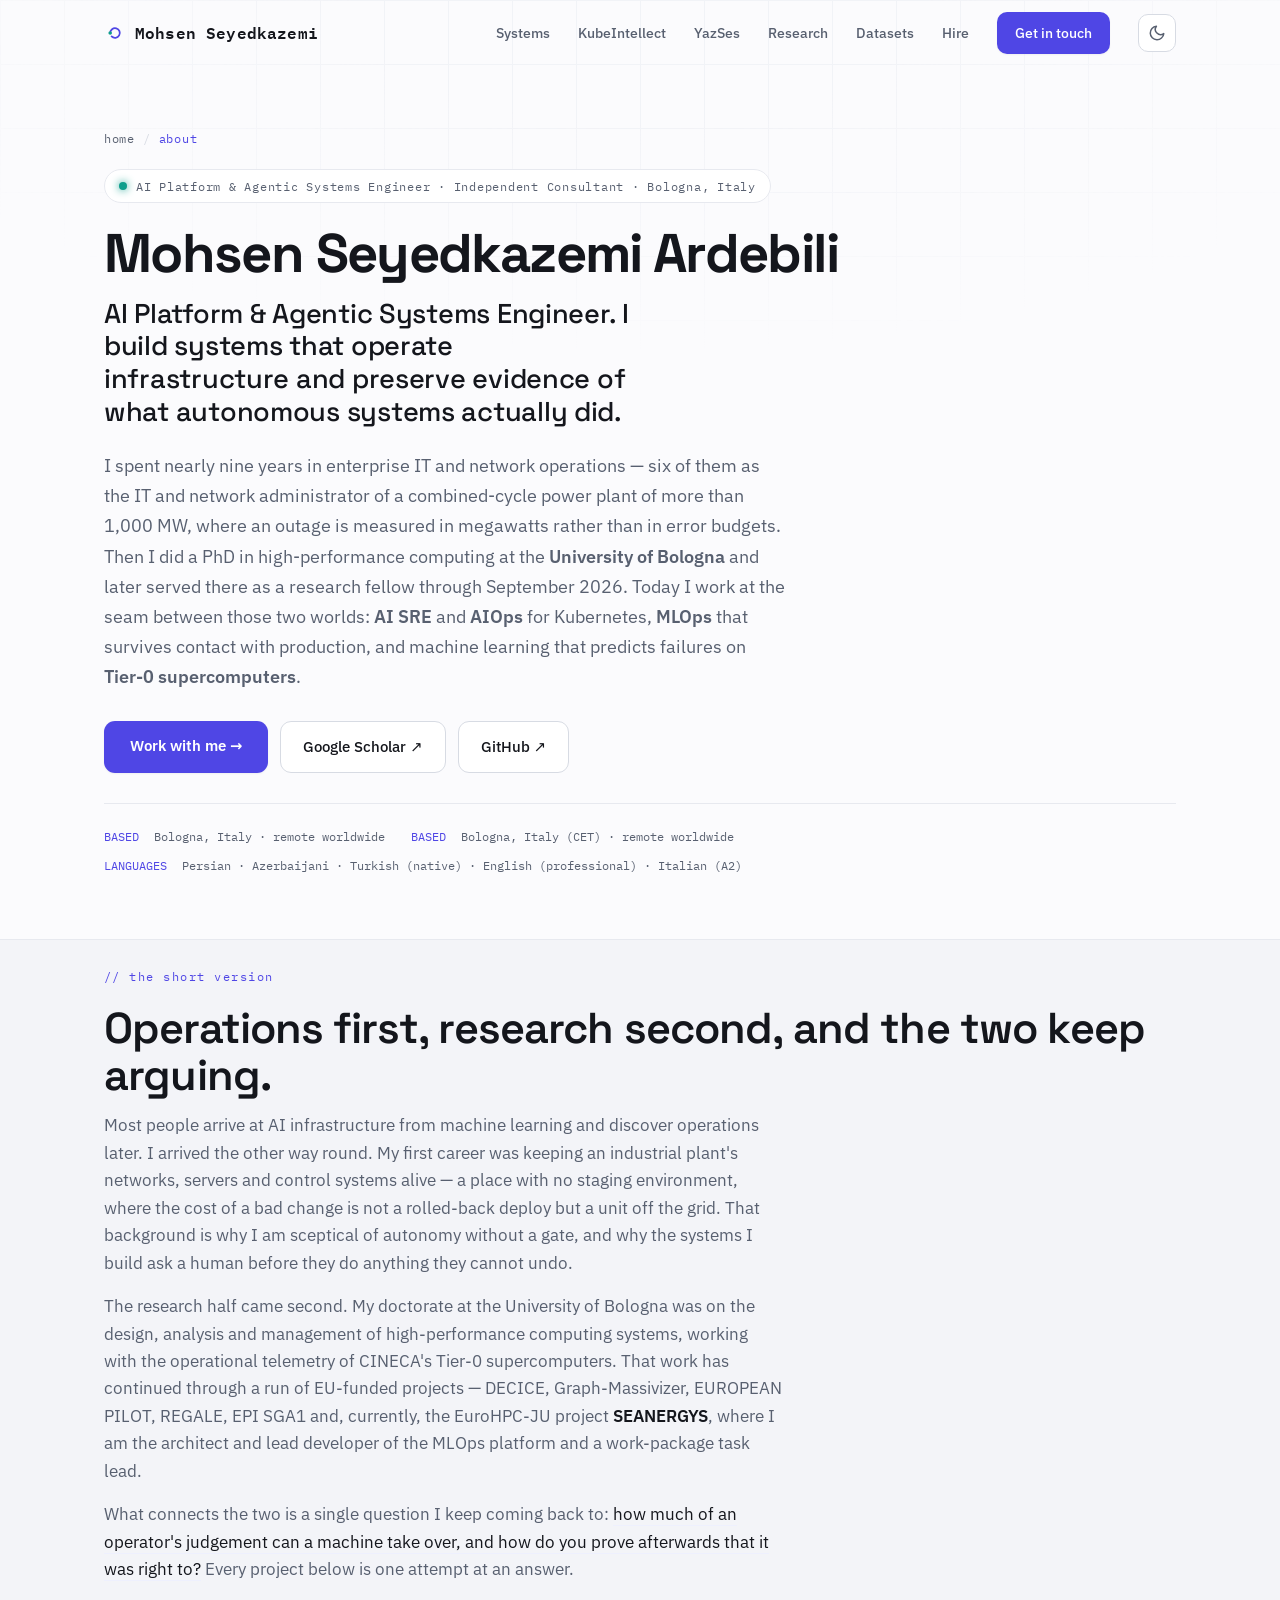
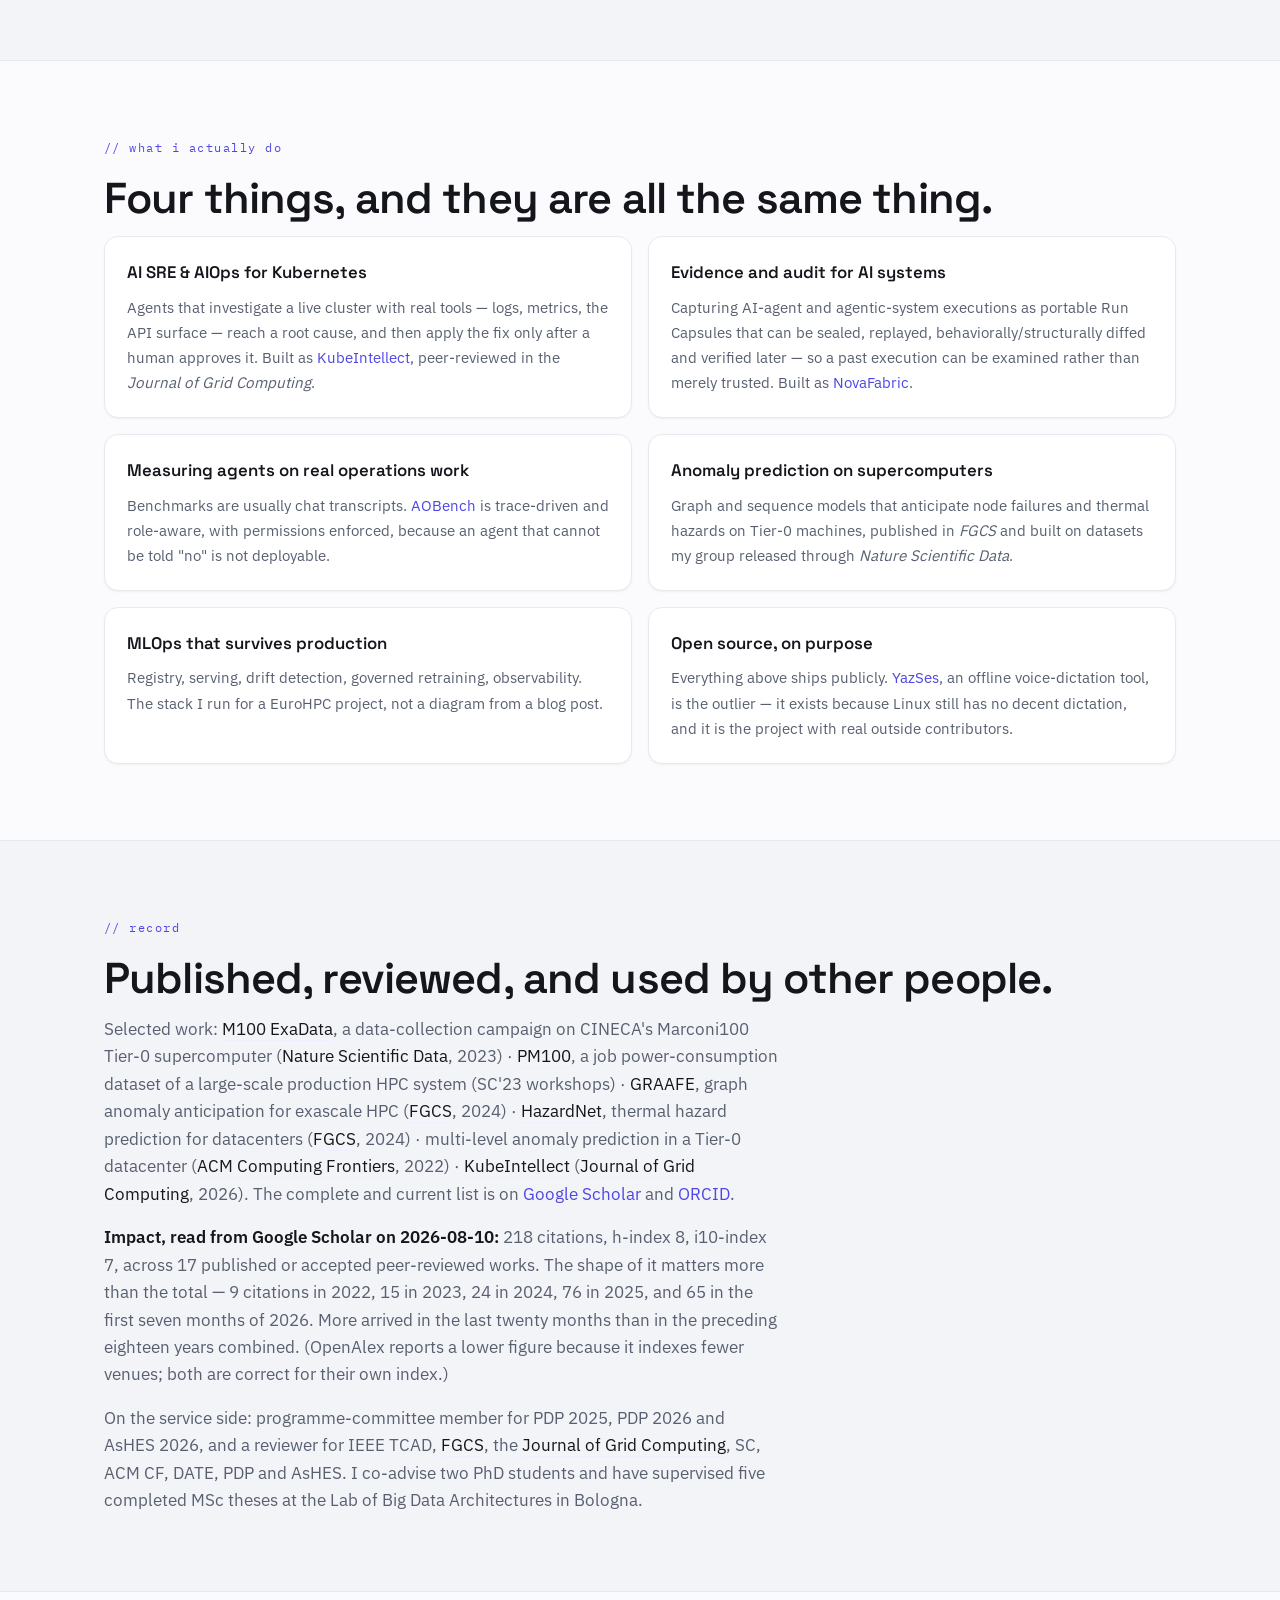
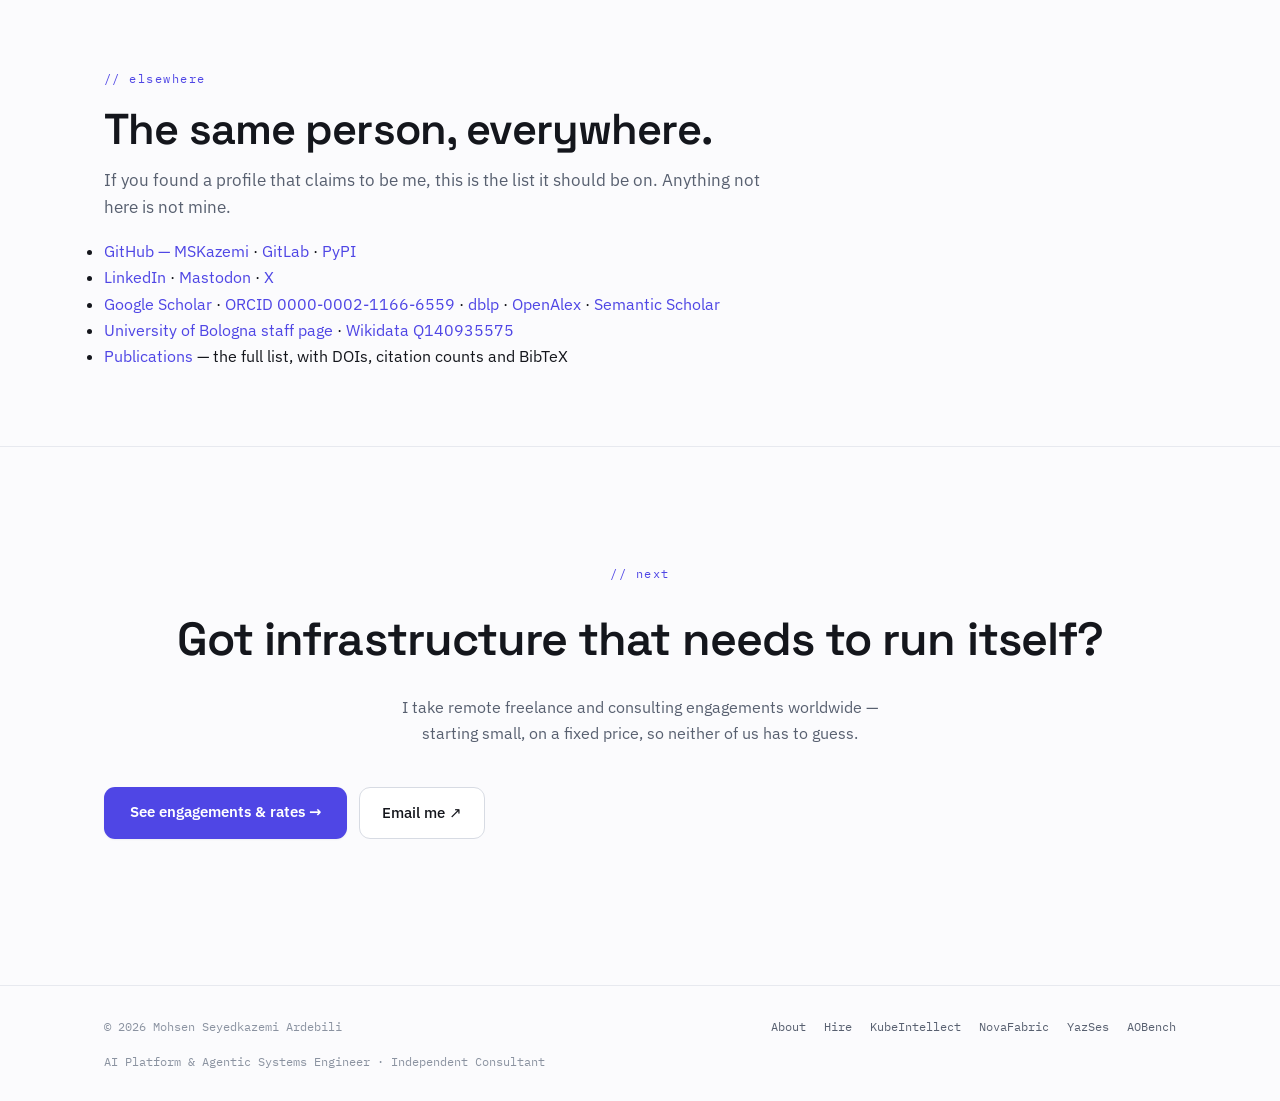
==== about/index.html @ bef01eb2 "Merge remote-tracking branch 'origin/main' into HEAD # Conflicts: #	about/index.html #	about/index.m" ====
<!DOCTYPE html>
<html lang="en">
<head>
  <meta charset="UTF-8" />
  <meta name="viewport" content="width=device-width, initial-scale=1.0" />
  <script>try{if(localStorage.getItem('theme')==='dark')document.documentElement.setAttribute('data-theme','dark');}catch(e){}</script>
  <title>About Mohsen Seyedkazemi Ardebili — AI Platform &amp; Agentic Systems Engineer</title>
  <meta name="description" content="Mohsen Seyedkazemi Ardebili — AI Platform &amp; Agentic Systems Engineer and independent consultant, based in Bologna, working across agentic AI, MLOps, Kubernetes/OpenShift and HPC." />
  <meta name="author" content="Mohsen Seyedkazemi Ardebili" />
  <meta name="keywords" content="Mohsen Seyedkazemi Ardebili, Mohsen Seyedkazemi, Seyedkazemi Ardebili, AI platform engineer, agentic AI engineer, AI infrastructure engineer, LLMOps engineer, MLOps engineer, AIOps, AI SRE, Kubernetes, high-performance computing, University of Bologna, Bologna, Italy" />
  <link rel="canonical" href="https://mskazemi.com/about/" />
  <link rel="alternate" type="text/markdown" href="https://mskazemi.com/about/index.md" />
  <meta name="robots" content="index, follow, max-image-preview:large, max-snippet:-1" />
  <meta name="theme-color" content="#0A0E14" />

  <meta property="og:title" content="About Mohsen Seyedkazemi Ardebili — AI Platform &amp; Agentic Systems Engineer" />
  <meta property="og:description" content="AI Platform &amp; Agentic Systems Engineer and independent consultant building agentic AI, MLOps and reproducible execution systems across Kubernetes/OpenShift and HPC." />
  <meta property="og:type" content="profile" />
  <meta property="og:url" content="https://mskazemi.com/about/" />
  <meta property="og:site_name" content="Mohsen Seyedkazemi Ardebili" />
  <meta property="og:locale" content="en_US" />
  <meta property="og:image" content="https://mskazemi.com/assets/mohsen-portrait.jpg" />
  <meta property="og:image:alt" content="Portrait of Mohsen Seyedkazemi Ardebili" />
  <meta property="profile:first_name" content="Mohsen" />
  <meta property="profile:last_name" content="Seyedkazemi Ardebili" />
  <meta name="twitter:card" content="summary" />
  <meta name="twitter:title" content="About Mohsen Seyedkazemi Ardebili" />
  <meta name="twitter:description" content="AI Platform &amp; Agentic Systems Engineer · Independent Consultant, Bologna. Agentic AI, MLOps, Kubernetes/OpenShift and HPC." />
  <meta name="twitter:image" content="https://mskazemi.com/assets/mohsen-portrait.jpg" />

  <link rel="icon" href="data:image/svg+xml,%3Csvg xmlns='http://www.w3.org/2000/svg' viewBox='0 0 32 32'%3E%3Crect width='32' height='32' rx='7' fill='%230A0E14'/%3E%3Cpath d='M9 16a7 7 0 1 1 2.05 4.95' fill='none' stroke='%23F2A93B' stroke-width='2.4' stroke-linecap='round'/%3E%3Ccircle cx='9' cy='16' r='2.4' fill='%233FD79A'/%3E%3C/svg%3E" />

  <link rel="preload" href="/assets/fonts/space-grotesk-600-latin.woff2" as="font" type="font/woff2" crossorigin />
  <link rel="preload" href="/assets/fonts/ibm-plex-sans-400-latin.woff2" as="font" type="font/woff2" crossorigin />
  <link rel="stylesheet" href="/assets/fonts/fonts.css" />
  <link rel="stylesheet" href="../style.css" />
  <link rel="stylesheet" href="../project.css" />

  <!-- The canonical Person node for the whole estate. Every other page @id-references this. -->
  <script type="application/ld+json">
{
  "@context": "https://schema.org",
  "@type": "ProfilePage",
  "@id": "https://mskazemi.com/about/#profilepage",
  "url": "https://mskazemi.com/about/",
  "name": "About Mohsen Seyedkazemi Ardebili",
  "dateModified": "2026-08-11T02:30:00+02:00",
  "isPartOf": {
    "@id": "https://mskazemi.com/#website"
  },
  "about": {
    "@id": "https://mskazemi.com/#person"
  },
  "mainEntity": {
    "@type": "Person",
    "@id": "https://mskazemi.com/#person",
    "name": "Mohsen Seyedkazemi Ardebili",
    "alternateName": [
      "Mohsen Seyedkazemi",
      "M. Seyedkazemi Ardebili",
      "MSKazemi"
    ],
    "givenName": "Mohsen",
    "familyName": "Seyedkazemi Ardebili",
    "jobTitle": ["AI Platform & Agentic Systems Engineer", "AI Platform Engineer", "MLOps Engineer", "Agentic AI Engineer", "Independent Consultant"],
    "description": "AI Platform & Agentic Systems Engineer and independent consultant building AI platform, MLOps and agentic systems across Kubernetes, OpenShift and HPC, including reproducible execution evidence for AI workloads.",
    "disambiguatingDescription": "Researcher and freelance engineer in AI infrastructure, MLOps and high-performance computing, based in Bologna, Italy. Not to be confused with other researchers sharing the Seyedkazemi surname.",
    "url": "https://mskazemi.com/",
    "mainEntityOfPage": "https://mskazemi.com/about/",
    "image": "https://mskazemi.com/assets/mohsen-portrait.jpg",
    "email": "mailto:mohsen.seyedkazemi@gmail.com",
    "identifier": {
      "@type": "PropertyValue",
      "propertyID": "ORCID",
      "value": "0000-0002-1166-6559",
      "url": "https://orcid.org/0000-0002-1166-6559"
    },
    "address": {
      "@type": "PostalAddress",
      "addressLocality": "Bologna",
      "addressRegion": "Emilia-Romagna",
      "addressCountry": "IT"
    },
    "alumniOf": {
      "@type": "CollegeOrUniversity",
      "name": "University of Bologna",
      "url": "https://www.unibo.it/"
    },
    "hasOccupation": [
      {
        "@type": "Occupation",
        "name": "AI platform and MLOps engineer \u2014 agentic AI systems on Kubernetes and HPC",
        "occupationLocation": {
          "@type": "City",
          "name": "Bologna"
        }
      },
      {
        "@type": "Occupation",
        "name": "Freelance AI infrastructure, MLOps and Kubernetes engineer",
        "occupationLocation": {
          "@type": "Place",
          "name": "Remote — Worldwide"
        },
        "estimatedSalary": {
          "@type": "MonetaryAmountDistribution",
          "name": "day rate",
          "currency": "EUR",
          "duration": "P1D",
          "median": 400
        }
      }
    ],
    "seeks": {
      "@type": "Demand",
      "name": "Freelance and contract engagements in AI infrastructure, MLOps, Kubernetes reliability and production LLM agents",
      "areaServed": {
        "@type": "Place",
        "name": "Worldwide"
      }
    },
    "knowsLanguage": [
      {
        "@type": "Language",
        "name": "Persian"
      },
      {
        "@type": "Language",
        "name": "Azerbaijani"
      },
      {
        "@type": "Language",
        "name": "Turkish"
      },
      {
        "@type": "Language",
        "name": "English"
      },
      {
        "@type": "Language",
        "name": "Italian"
      }
    ],
    "knowsAbout": [
      "AI SRE",
      "AIOps",
      "Site Reliability Engineering",
      "Kubernetes",
      "Kubernetes root cause analysis",
      "MLOps",
      "Machine learning in production",
      "LLM agents",
      "Human-in-the-loop AI",
      "Observability",
      "OpenTelemetry",
      "High-Performance Computing",
      "Slurm",
      "Anomaly detection",
      "Cloud-native infrastructure",
      "AI governance and audit trails"
    ],
    "sameAs": [
      "https://mskazemi.com/about/",
      "https://github.com/MSKazemi",
      "https://gitlab.com/mskazemi",
      "https://www.linkedin.com/in/mskazemi/",
      "https://scholar.google.com/citations?user=xP64pZsAAAAJ",
      "https://orcid.org/0000-0002-1166-6559",
      "https://dblp.org/pid/282/6179",
      "https://openalex.org/A5013086540",
      "https://www.semanticscholar.org/author/2046824417",
      "https://www.wikidata.org/wiki/Q140935575",
      "https://www.unibo.it/sitoweb/mohsen.seyedkazemi/en",
      "https://pypi.org/user/MSKazemi/",
      "https://mastodon.social/@mskazemi",
      "https://x.com/mohsenardebili"
    ]
  }
}
  </script>

  <script type="application/ld+json">
  {
    "@context": "https://schema.org",
    "@type": "BreadcrumbList",
    "itemListElement": [
      { "@type": "ListItem", "position": 1, "name": "Home", "item": "https://mskazemi.com/" },
      { "@type": "ListItem", "position": 2, "name": "About", "item": "https://mskazemi.com/about/" }
    ]
  }
  </script>

  <script type="application/ld+json">
  {
    "@context": "https://schema.org",
    "@type": "FAQPage",
    "mainEntity": [
      {
        "@type": "Question",
        "name": "Who is Mohsen Seyedkazemi Ardebili?",
        "acceptedAnswer": {
          "@type": "Answer",
          "text": "Mohsen Seyedkazemi Ardebili is an AI platform and MLOps engineer who builds agentic AI systems on Kubernetes. He works on AI SRE and AIOps for Kubernetes, MLOps for getting models into production, and anomaly detection on Tier-0 supercomputers. Before his PhD in high-performance computing he spent nearly nine years in enterprise IT and network operations, six of them as the IT and network administrator of a combined-cycle power plant of more than 1,000 megawatts."
        }
      },
      {
        "@type": "Question",
        "name": "What does Mohsen Seyedkazemi Ardebili work on?",
        "acceptedAnswer": {
          "@type": "Answer",
          "text": "Autonomous systems that operate infrastructure rather than merely describe it: LLM-driven agents that investigate a live Kubernetes cluster and apply fixes behind a human approval gate, evidence capture and replay for AI runs, benchmarks for agents doing real HPC operations work, and machine-learning anomaly prediction on exascale-class supercomputers."
        }
      },
      {
        "@type": "Question",
        "name": "Is Mohsen Seyedkazemi Ardebili available for freelance or consulting work?",
        "acceptedAnswer": {
          "@type": "Answer",
          "text": "Yes. He takes remote freelance and consulting engagements worldwide in Kubernetes reliability and AIOps, MLOps platform work, and production LLM agents, from fixed-price starter audits up to longer project engagements. Details are on the hire page at https://mskazemi.com/hire/."
        }
      },
      {
        "@type": "Question",
        "name": "Where is Mohsen Seyedkazemi Ardebili based, and which languages does he speak?",
        "acceptedAnswer": {
          "@type": "Answer",
          "text": "He is based in Bologna, Italy, and works remotely across Europe. He speaks Persian, Azerbaijani and Turkish natively, English at professional level, and Italian at A2."
        }
      }
    ]
  }
  </script>
</head>
<body>

  <a href="#main" class="skip-link">Skip to content</a>

  <header id="nav">
    <div class="nav-inner">
      <a href="../" class="nav-logo" aria-label="Home">
        <svg class="logo-mark" width="22" height="22" viewBox="0 0 32 32" aria-hidden="true">
          <path d="M9 16a7 7 0 1 1 2.05 4.95" fill="none" stroke="var(--amber)" stroke-width="2.6" stroke-linecap="round"/>
          <circle cx="9" cy="16" r="2.6" fill="var(--mint)"/>
        </svg>
        <span>Mohsen Seyedkazemi</span>
      </a>
      <button class="nav-toggle" id="navToggle" aria-label="Toggle menu" aria-expanded="false" aria-controls="navLinks">
        <span></span><span></span><span></span>
      </button>
      <nav class="nav-links" id="navLinks" aria-label="Primary">
        <a href="../#systems">Systems</a>
        <a href="../projects/kubeintellect/">KubeIntellect</a>
        <a href="../projects/yazses/">YazSes</a>
        <a href="../#research">Research</a>
        <a href="../datasets/">Datasets</a>
        <a href="../hire/">Hire</a>
        <a href="../#contact" class="nav-cta">Get in touch</a>
        <button class="theme-toggle" id="themeToggle" type="button" aria-label="Toggle light or dark theme" title="Toggle theme" aria-pressed="false">
          <svg class="ic-moon" viewBox="0 0 24 24" fill="none" stroke="currentColor" stroke-width="2" stroke-linecap="round" stroke-linejoin="round" aria-hidden="true"><path d="M21 12.79A9 9 0 1 1 11.21 3 7 7 0 0 0 21 12.79z"/></svg>
          <svg class="ic-sun" viewBox="0 0 24 24" fill="none" stroke="currentColor" stroke-width="2" stroke-linecap="round" stroke-linejoin="round" aria-hidden="true"><circle cx="12" cy="12" r="4"/><path d="M12 2v2M12 20v2M4.93 4.93l1.41 1.41M17.66 17.66l1.41 1.41M2 12h2M20 12h2M6.34 17.66l-1.41 1.41M19.07 4.93l-1.41 1.41"/></svg>
        </button>
      </nav>
    </div>
  </header>

  <main id="main">

  <section class="proj-hero">
    <div class="container">
      <p class="breadcrumb">
        <a href="../">home</a><span class="sep">/</span>
        <span class="cur">about</span>
      </p>
      <p class="proj-eyebrow"><span class="dot-mint" aria-hidden="true"></span>AI Platform &amp; Agentic Systems Engineer · Independent Consultant · Bologna, Italy</p>
      <h1>Mohsen Seyedkazemi Ardebili</h1>
      <p class="proj-tagline">AI Platform &amp; Agentic Systems Engineer. I build systems that operate infrastructure and preserve evidence of what autonomous systems actually did.</p>
      <p class="proj-lede">
        I spent nearly nine years in enterprise IT and network operations — six of them as the
        IT and network administrator of a combined-cycle power plant
        of more than 1,000&nbsp;MW, where an outage is measured in megawatts rather than in
        error budgets. Then I did a PhD in high-performance computing at the
        <strong>University of Bologna</strong> and later served there as a research fellow through September 2026. Today I work at the
        seam between those two worlds: <strong>AI&nbsp;SRE</strong> and <strong>AIOps</strong> for
        Kubernetes, <strong>MLOps</strong> that survives contact with production, and machine
        learning that predicts failures on <strong>Tier-0 supercomputers</strong>.
      </p>
      <div class="proj-links">
        <a href="../hire/" class="btn-primary">Work with me →</a>
        <a href="https://scholar.google.com/citations?user=xP64pZsAAAAJ" target="_blank" rel="noopener" class="btn-ghost">Google Scholar ↗</a>
        <a href="https://github.com/MSKazemi" target="_blank" rel="noopener" class="btn-ghost">GitHub ↗</a>
      </div>
      <ul class="status-strip" aria-label="Quick facts">
        <li><span class="k">BASED</span> Bologna, Italy · remote worldwide</li>
        <li><span class="k">BASED</span> Bologna, Italy (CET) · remote worldwide</li>
        <li><span class="k">LANGUAGES</span> Persian · Azerbaijani · Turkish (native) · English (professional) · Italian (A2)</li>
      </ul>
    </div>
  </section>

  <section class="proj-section panel-section alt">
    <div class="container">
      <p class="section-eyebrow">// the short version</p>
      <h2 class="section-title">Operations first, research second, and the two keep arguing.</h2>
      <div class="prose">
        <p>
          Most people arrive at AI infrastructure from machine learning and discover operations later.
          I arrived the other way round. My first career was keeping an industrial plant's networks,
          servers and control systems alive — a place with no staging environment, where the cost of a
          bad change is not a rolled-back deploy but a unit off the grid. That background is why I am
          sceptical of autonomy without a gate, and why the systems I build ask a human before they do
          anything they cannot undo.
        </p>
        <p>
          The research half came second. My doctorate at the University of Bologna was on the design,
          analysis and management of high-performance computing systems, working with the operational
          telemetry of CINECA's Tier-0 supercomputers. That work has continued through a run of
          EU-funded projects — DECICE, Graph-Massivizer, EUROPEAN PILOT, REGALE, EPI&nbsp;SGA1 and,
          currently, the EuroHPC-JU project <strong>SEANERGYS</strong>, where I am the architect and
          lead developer of the MLOps platform and a work-package task lead.
        </p>
        <p>
          What connects the two is a single question I keep coming back to: <em>how much of an
          operator's judgement can a machine take over, and how do you prove afterwards that it was
          right to?</em> Every project below is one attempt at an answer.
        </p>
      </div>
    </div>
  </section>

  <section class="proj-section panel-section">
    <div class="container">
      <p class="section-eyebrow">// what i actually do</p>
      <h2 class="section-title">Four things, and they are all the same thing.</h2>
      <div class="arch-grid">
        <div class="arch-item">
          <h3>AI SRE &amp; AIOps for Kubernetes</h3>
          <p>Agents that investigate a live cluster with real tools — logs, metrics, the API surface — reach a root cause, and then apply the fix only after a human approves it. Built as <a href="../projects/kubeintellect/">KubeIntellect</a>, peer-reviewed in the <em>Journal of Grid Computing</em>.</p>
        </div>
        <div class="arch-item">
          <h3>Evidence and audit for AI systems</h3>
          <p>Capturing AI-agent and agentic-system executions as portable Run Capsules that can be sealed, replayed, behaviorally/structurally diffed and verified later — so a past execution can be examined rather than merely trusted. Built as <a href="../projects/novafabric/">NovaFabric</a>.</p>
        </div>
        <div class="arch-item">
          <h3>Measuring agents on real operations work</h3>
          <p>Benchmarks are usually chat transcripts. <a href="../projects/aobench/">AOBench</a> is trace-driven and role-aware, with permissions enforced, because an agent that cannot be told "no" is not deployable.</p>
        </div>
        <div class="arch-item">
          <h3>Anomaly prediction on supercomputers</h3>
          <p>Graph and sequence models that anticipate node failures and thermal hazards on Tier-0 machines, published in <em>FGCS</em> and built on datasets my group released through <em>Nature Scientific Data</em>.</p>
        </div>
        <div class="arch-item">
          <h3>MLOps that survives production</h3>
          <p>Registry, serving, drift detection, governed retraining, observability. The stack I run for a EuroHPC project, not a diagram from a blog post.</p>
        </div>
        <div class="arch-item">
          <h3>Open source, on purpose</h3>
          <p>Everything above ships publicly. <a href="../projects/yazses/">YazSes</a>, an offline voice-dictation tool, is the outlier — it exists because Linux still has no decent dictation, and it is the project with real outside contributors.</p>
        </div>
      </div>
    </div>
  </section>

  <section class="proj-section panel-section alt">
    <div class="container">
      <p class="section-eyebrow">// record</p>
      <h2 class="section-title">Published, reviewed, and used by other people.</h2>
      <div class="prose">
        <p>
          Selected work: <em>M100 ExaData</em>, a data-collection campaign on CINECA's Marconi100
          Tier-0 supercomputer (<em>Nature Scientific Data</em>, 2023) · <em>PM100</em>, a job
          power-consumption dataset of a large-scale production HPC system (SC'23 workshops) ·
          <em>GRAAFE</em>, graph anomaly anticipation for exascale HPC (<em>FGCS</em>, 2024) ·
          <em>HazardNet</em>, thermal hazard prediction for datacenters (<em>FGCS</em>, 2024) ·
          multi-level anomaly prediction in a Tier-0 datacenter (<em>ACM Computing Frontiers</em>, 2022) ·
          <em>KubeIntellect</em> (<em>Journal of Grid Computing</em>, 2026).
          The complete and current list is on
          <a href="https://scholar.google.com/citations?user=xP64pZsAAAAJ" target="_blank" rel="noopener">Google Scholar</a>
          and <a href="https://orcid.org/0000-0002-1166-6559" target="_blank" rel="noopener">ORCID</a>.
        </p>
        <p>
          <strong>Impact, read from Google Scholar on 2026-08-10:</strong> 218 citations, h-index 8,
          i10-index 7, across 17 published or accepted peer-reviewed works. The shape of it matters
          more than the total — 9 citations in 2022, 15 in 2023, 24 in 2024, 76 in 2025, and 65 in
          the first seven months of 2026. More arrived in the last twenty months than in the
          preceding eighteen years combined. (OpenAlex reports a lower figure because it indexes
          fewer venues; both are correct for their own index.)
        </p>
        <p>
          On the service side: programme-committee member for PDP&nbsp;2025, PDP&nbsp;2026 and
          AsHES&nbsp;2026, and a reviewer for IEEE&nbsp;TCAD, <em>FGCS</em>, the
          <em>Journal of Grid Computing</em>, SC, ACM&nbsp;CF, DATE, PDP and AsHES. I co-advise two
          PhD students and have supervised five completed MSc theses at the Lab of Big Data
          Architectures in Bologna.
        </p>
      </div>
    </div>
  </section>

  <section class="proj-section panel-section">
    <div class="container">
      <p class="section-eyebrow">// elsewhere</p>
      <h2 class="section-title">The same person, everywhere.</h2>
      <div class="prose">
        <p>
          If you found a profile that claims to be me, this is the list it should be on. Anything not
          here is not mine.
        </p>
        <ul>
          <li><a href="https://github.com/MSKazemi" target="_blank" rel="noopener">GitHub — MSKazemi</a> · <a href="https://gitlab.com/mskazemi" target="_blank" rel="noopener">GitLab</a> · <a href="https://pypi.org/user/MSKazemi/" target="_blank" rel="noopener">PyPI</a></li>
          <li><a href="https://www.linkedin.com/in/mskazemi/" target="_blank" rel="noopener">LinkedIn</a> · <a href="https://mastodon.social/@mskazemi" target="_blank" rel="noopener">Mastodon</a> · <a href="https://x.com/mohsenardebili" target="_blank" rel="noopener">X</a></li>
          <li><a href="https://scholar.google.com/citations?user=xP64pZsAAAAJ" target="_blank" rel="noopener">Google Scholar</a> · <a href="https://orcid.org/0000-0002-1166-6559" target="_blank" rel="noopener">ORCID 0000-0002-1166-6559</a> · <a href="https://dblp.org/pid/282/6179" target="_blank" rel="noopener">dblp</a> · <a href="https://openalex.org/A5013086540" target="_blank" rel="noopener">OpenAlex</a> · <a href="https://www.semanticscholar.org/author/2046824417" target="_blank" rel="noopener">Semantic Scholar</a></li>
          <li><a href="https://www.unibo.it/sitoweb/mohsen.seyedkazemi/en" target="_blank" rel="noopener">University of Bologna staff page</a> · <a href="https://www.wikidata.org/wiki/Q140935575" target="_blank" rel="noopener">Wikidata Q140935575</a></li>
          <li><a href="../publications/">Publications</a> — the full list, with DOIs, citation counts and BibTeX</li>
        </ul>
      </div>
    </div>
  </section>

  <section class="contact">
    <div class="container">
      <p class="section-eyebrow">// next</p>
      <h2 class="contact-h">Got infrastructure that needs to run itself?</h2>
      <p class="contact-lead">
        I take remote freelance and consulting engagements worldwide — starting small, on a
        fixed price, so neither of us has to guess.
      </p>
      <div class="proj-links">
        <a href="../hire/" class="btn-primary">See engagements &amp; rates →</a>
        <a href="mailto:mohsen.seyedkazemi@gmail.com?subject=Hello" class="btn-ghost">Email me ↗</a>
      </div>
    </div>
  </section>

  </main>

  <footer>
    <div class="container footer-inner">
      <span>© <span id="year"></span> Mohsen Seyedkazemi Ardebili</span>
      <nav class="footer-nav" aria-label="Site pages">
        <a href="../about/">About</a>
        <a href="../hire/">Hire</a>
        <a href="../projects/kubeintellect/">KubeIntellect</a>
        <a href="../projects/novafabric/">NovaFabric</a>
        <a href="../projects/yazses/">YazSes</a>
        <a href="../projects/aobench/">AOBench</a>
      </nav>
      <span class="foot-meta">AI Platform &amp; Agentic Systems Engineer · Independent Consultant</span>
    </div>
  </footer>

  <script src="../script.js"></script>
</body>
</html>
---- assets/fonts/fonts.css ----
/* Self-hosted web fonts — generated by tools/selfhost_fonts.py.
   Do not edit by hand; re-run the script instead.
   Replaces a render-blocking third-party request to Google Fonts
   (also a GDPR exposure: it leaked visitor IPs to Google). */

@font-face {
  font-family: 'IBM Plex Mono';
  font-style: normal;
  font-weight: 400;
  font-display: swap;
  src: url('/assets/fonts/ibm-plex-mono-400-latin-ext.woff2') format('woff2');
  unicode-range: U+0100-02BA, U+02BD-02C5, U+02C7-02CC, U+02CE-02D7, U+02DD-02FF, U+0304, U+0308, U+0329, U+1D00-1DBF, U+1E00-1E9F, U+1EF2-1EFF, U+2020, U+20A0-20AB, U+20AD-20C0, U+2113, U+2C60-2C7F, U+A720-A7FF;
}
@font-face {
  font-family: 'IBM Plex Mono';
  font-style: normal;
  font-weight: 400;
  font-display: swap;
  src: url('/assets/fonts/ibm-plex-mono-400-latin.woff2') format('woff2');
  unicode-range: U+0000-00FF, U+0131, U+0152-0153, U+02BB-02BC, U+02C6, U+02DA, U+02DC, U+0304, U+0308, U+0329, U+2000-206F, U+20AC, U+2122, U+2191, U+2193, U+2212, U+2215, U+FEFF, U+FFFD;
}
@font-face {
  font-family: 'IBM Plex Mono';
  font-style: normal;
  font-weight: 500;
  font-display: swap;
  src: url('/assets/fonts/ibm-plex-mono-500-latin-ext.woff2') format('woff2');
  unicode-range: U+0100-02BA, U+02BD-02C5, U+02C7-02CC, U+02CE-02D7, U+02DD-02FF, U+0304, U+0308, U+0329, U+1D00-1DBF, U+1E00-1E9F, U+1EF2-1EFF, U+2020, U+20A0-20AB, U+20AD-20C0, U+2113, U+2C60-2C7F, U+A720-A7FF;
}
@font-face {
  font-family: 'IBM Plex Mono';
  font-style: normal;
  font-weight: 500;
  font-display: swap;
  src: url('/assets/fonts/ibm-plex-mono-500-latin.woff2') format('woff2');
  unicode-range: U+0000-00FF, U+0131, U+0152-0153, U+02BB-02BC, U+02C6, U+02DA, U+02DC, U+0304, U+0308, U+0329, U+2000-206F, U+20AC, U+2122, U+2191, U+2193, U+2212, U+2215, U+FEFF, U+FFFD;
}
@font-face {
  font-family: 'IBM Plex Mono';
  font-style: normal;
  font-weight: 600;
  font-display: swap;
  src: url('/assets/fonts/ibm-plex-mono-600-latin-ext.woff2') format('woff2');
  unicode-range: U+0100-02BA, U+02BD-02C5, U+02C7-02CC, U+02CE-02D7, U+02DD-02FF, U+0304, U+0308, U+0329, U+1D00-1DBF, U+1E00-1E9F, U+1EF2-1EFF, U+2020, U+20A0-20AB, U+20AD-20C0, U+2113, U+2C60-2C7F, U+A720-A7FF;
}
@font-face {
  font-family: 'IBM Plex Mono';
  font-style: normal;
  font-weight: 600;
  font-display: swap;
  src: url('/assets/fonts/ibm-plex-mono-600-latin.woff2') format('woff2');
  unicode-range: U+0000-00FF, U+0131, U+0152-0153, U+02BB-02BC, U+02C6, U+02DA, U+02DC, U+0304, U+0308, U+0329, U+2000-206F, U+20AC, U+2122, U+2191, U+2193, U+2212, U+2215, U+FEFF, U+FFFD;
}
@font-face {
  font-family: 'IBM Plex Sans';
  font-style: normal;
  font-weight: 400;
  font-display: swap;
  src: url('/assets/fonts/ibm-plex-sans-400-latin-ext.woff2') format('woff2');
  unicode-range: U+0100-02BA, U+02BD-02C5, U+02C7-02CC, U+02CE-02D7, U+02DD-02FF, U+0304, U+0308, U+0329, U+1D00-1DBF, U+1E00-1E9F, U+1EF2-1EFF, U+2020, U+20A0-20AB, U+20AD-20C0, U+2113, U+2C60-2C7F, U+A720-A7FF;
}
@font-face {
  font-family: 'IBM Plex Sans';
  font-style: normal;
  font-weight: 400;
  font-display: swap;
  src: url('/assets/fonts/ibm-plex-sans-400-latin.woff2') format('woff2');
  unicode-range: U+0000-00FF, U+0131, U+0152-0153, U+02BB-02BC, U+02C6, U+02DA, U+02DC, U+0304, U+0308, U+0329, U+2000-206F, U+20AC, U+2122, U+2191, U+2193, U+2212, U+2215, U+FEFF, U+FFFD;
}
@font-face {
  font-family: 'IBM Plex Sans';
  font-style: normal;
  font-weight: 500;
  font-display: swap;
  src: url('/assets/fonts/ibm-plex-sans-500-latin-ext.woff2') format('woff2');
  unicode-range: U+0100-02BA, U+02BD-02C5, U+02C7-02CC, U+02CE-02D7, U+02DD-02FF, U+0304, U+0308, U+0329, U+1D00-1DBF, U+1E00-1E9F, U+1EF2-1EFF, U+2020, U+20A0-20AB, U+20AD-20C0, U+2113, U+2C60-2C7F, U+A720-A7FF;
}
@font-face {
  font-family: 'IBM Plex Sans';
  font-style: normal;
  font-weight: 500;
  font-display: swap;
  src: url('/assets/fonts/ibm-plex-sans-500-latin.woff2') format('woff2');
  unicode-range: U+0000-00FF, U+0131, U+0152-0153, U+02BB-02BC, U+02C6, U+02DA, U+02DC, U+0304, U+0308, U+0329, U+2000-206F, U+20AC, U+2122, U+2191, U+2193, U+2212, U+2215, U+FEFF, U+FFFD;
}
@font-face {
  font-family: 'IBM Plex Sans';
  font-style: normal;
  font-weight: 600;
  font-display: swap;
  src: url('/assets/fonts/ibm-plex-sans-600-latin-ext.woff2') format('woff2');
  unicode-range: U+0100-02BA, U+02BD-02C5, U+02C7-02CC, U+02CE-02D7, U+02DD-02FF, U+0304, U+0308, U+0329, U+1D00-1DBF, U+1E00-1E9F, U+1EF2-1EFF, U+2020, U+20A0-20AB, U+20AD-20C0, U+2113, U+2C60-2C7F, U+A720-A7FF;
}
@font-face {
  font-family: 'IBM Plex Sans';
  font-style: normal;
  font-weight: 600;
  font-display: swap;
  src: url('/assets/fonts/ibm-plex-sans-600-latin.woff2') format('woff2');
  unicode-range: U+0000-00FF, U+0131, U+0152-0153, U+02BB-02BC, U+02C6, U+02DA, U+02DC, U+0304, U+0308, U+0329, U+2000-206F, U+20AC, U+2122, U+2191, U+2193, U+2212, U+2215, U+FEFF, U+FFFD;
}
@font-face {
  font-family: 'Space Grotesk';
  font-style: normal;
  font-weight: 500;
  font-display: swap;
  src: url('/assets/fonts/space-grotesk-500-latin-ext.woff2') format('woff2');
  unicode-range: U+0100-02BA, U+02BD-02C5, U+02C7-02CC, U+02CE-02D7, U+02DD-02FF, U+0304, U+0308, U+0329, U+1D00-1DBF, U+1E00-1E9F, U+1EF2-1EFF, U+2020, U+20A0-20AB, U+20AD-20C0, U+2113, U+2C60-2C7F, U+A720-A7FF;
}
@font-face {
  font-family: 'Space Grotesk';
  font-style: normal;
  font-weight: 500;
  font-display: swap;
  src: url('/assets/fonts/space-grotesk-500-latin.woff2') format('woff2');
  unicode-range: U+0000-00FF, U+0131, U+0152-0153, U+02BB-02BC, U+02C6, U+02DA, U+02DC, U+0304, U+0308, U+0329, U+2000-206F, U+20AC, U+2122, U+2191, U+2193, U+2212, U+2215, U+FEFF, U+FFFD;
}
@font-face {
  font-family: 'Space Grotesk';
  font-style: normal;
  font-weight: 600;
  font-display: swap;
  src: url('/assets/fonts/space-grotesk-600-latin-ext.woff2') format('woff2');
  unicode-range: U+0100-02BA, U+02BD-02C5, U+02C7-02CC, U+02CE-02D7, U+02DD-02FF, U+0304, U+0308, U+0329, U+1D00-1DBF, U+1E00-1E9F, U+1EF2-1EFF, U+2020, U+20A0-20AB, U+20AD-20C0, U+2113, U+2C60-2C7F, U+A720-A7FF;
}
@font-face {
  font-family: 'Space Grotesk';
  font-style: normal;
  font-weight: 600;
  font-display: swap;
  src: url('/assets/fonts/space-grotesk-600-latin.woff2') format('woff2');
  unicode-range: U+0000-00FF, U+0131, U+0152-0153, U+02BB-02BC, U+02C6, U+02DA, U+02DC, U+0304, U+0308, U+0329, U+2000-206F, U+20AC, U+2122, U+2191, U+2193, U+2212, U+2215, U+FEFF, U+FFFD;
}
@font-face {
  font-family: 'Space Grotesk';
  font-style: normal;
  font-weight: 700;
  font-display: swap;
  src: url('/assets/fonts/space-grotesk-700-latin-ext.woff2') format('woff2');
  unicode-range: U+0100-02BA, U+02BD-02C5, U+02C7-02CC, U+02CE-02D7, U+02DD-02FF, U+0304, U+0308, U+0329, U+1D00-1DBF, U+1E00-1E9F, U+1EF2-1EFF, U+2020, U+20A0-20AB, U+20AD-20C0, U+2113, U+2C60-2C7F, U+A720-A7FF;
}
@font-face {
  font-family: 'Space Grotesk';
  font-style: normal;
  font-weight: 700;
  font-display: swap;
  src: url('/assets/fonts/space-grotesk-700-latin.woff2') format('woff2');
  unicode-range: U+0000-00FF, U+0131, U+0152-0153, U+02BB-02BC, U+02C6, U+02DA, U+02DC, U+0304, U+0308, U+0329, U+2000-206F, U+20AC, U+2122, U+2191, U+2193, U+2212, U+2215, U+FEFF, U+FFFD;
}
---- style.css ----
/* =========================================================================
   Mohsen Seyedkazemi Ardebili — "Clean Signal"
   Modern, bright, minimal. Off-white canvas · indigo accent · teal for "live".
   Light by default; [data-theme="dark"] provides a refined dark variant.
   Type: Space Grotesk (display) · IBM Plex Sans (body) · IBM Plex Mono (data)
   ========================================================================= */

*, *::before, *::after { box-sizing: border-box; margin: 0; padding: 0; }

:root {
  color-scheme: light;

  --ink:      #FBFBFD;   /* page canvas (kept name for compatibility) */
  --panel:    #FFFFFF;   /* raised surfaces / cards */
  --panel-2:  #F3F4F8;   /* inset / subtle fills */
  --line:     #E7E9EF;   /* hairlines */
  --line-2:   #D7DBE3;
  --text:     #14161C;   /* near-black ink */
  --muted:    #586070;
  --muted-2:  #8B93A1;

  --amber:    #4F46E5;   /* PRIMARY ACCENT — indigo (name kept for compat) */
  --amber-2:  #4338CA;   /* darker accent for hover */
  --amber-dim:#EEF0FE;   /* accent tint background */
  --mint:     #0E9E8C;   /* secondary — teal, used for "live"/metrics */
  --mint-dim: #E4F6F2;   /* teal tint */
  --red:      #E5484D;

  --on-accent:#FFFFFF;               /* text on the accent */
  --nav-bg:   rgba(255,255,255,0.80);
  --overlay-bg:rgba(255,255,255,0.98);
  --grid:     #ECEEF3;               /* ambient grid line */

  --shadow-sm:0 1px 2px rgba(20,22,28,.05);
  --shadow:   0 18px 44px -22px rgba(24,26,38,.28);
  --accent-glow: rgba(79,70,229,.30);

  --term-bg:  #0E1017;   /* terminal stays dark in both themes (a focal accent) */
  --term-text:#E7EAF0;
  --term-line:#23262F;

  --display: 'Space Grotesk', system-ui, sans-serif;
  --body:    'IBM Plex Sans', system-ui, sans-serif;
  --mono:    'IBM Plex Mono', ui-monospace, monospace;

  --max: 1120px;
  --r:   14px;
}

[data-theme="dark"] {
  color-scheme: dark;

  --ink:      #0E1016;
  --panel:    #171A22;
  --panel-2:  #1E222C;
  --line:     #262B36;
  --line-2:   #333A48;
  --text:     #EAECF2;
  --muted:    #9AA3B2;
  --muted-2:  #6B7482;

  --amber:    #8B93F8;
  --amber-2:  #A5ABFA;
  --amber-dim:#20233A;
  --mint:     #3FD79A;
  --mint-dim: #14302A;
  --red:      #F2685B;

  --on-accent:#0E1016;
  --nav-bg:   rgba(14,16,22,0.82);
  --overlay-bg:rgba(14,16,22,0.98);
  --grid:     #1B1F29;

  --shadow-sm:0 1px 2px rgba(0,0,0,.3);
  --shadow:   0 26px 54px -26px rgba(0,0,0,.72);
  --accent-glow: rgba(139,147,248,.40);

  --term-bg:  #0A0C11;
}

html { scroll-behavior: smooth; }

body {
  background: var(--ink);
  color: var(--text);
  font-family: var(--body);
  font-size: 16px;
  line-height: 1.65;
  -webkit-font-smoothing: antialiased;
  text-rendering: optimizeLegibility;
  overflow-x: hidden;
  transition: background .3s ease, color .3s ease;
}

/* faint ambient grid — very low intensity, fades from the top */
body::before {
  content: '';
  position: fixed;
  inset: 0;
  background-image:
    linear-gradient(var(--grid) 1px, transparent 1px),
    linear-gradient(90deg, var(--grid) 1px, transparent 1px);
  background-size: 64px 64px;
  opacity: 0.6;
  mask-image: radial-gradient(ellipse 90% 55% at 50% 0%, #000 25%, transparent 72%);
  -webkit-mask-image: radial-gradient(ellipse 90% 55% at 50% 0%, #000 25%, transparent 72%);
  pointer-events: none;
  z-index: 0;
}

a { color: var(--amber); text-decoration: none; transition: color .18s; }
a:hover { color: var(--amber-2); }

::selection { background: rgba(79,70,229,.20); color: var(--text); }

:focus-visible {
  outline: 2px solid var(--amber);
  outline-offset: 3px;
  border-radius: 4px;
}

.skip-link {
  position: absolute; left: -999px; top: 0; z-index: 200;
  background: var(--amber); color: var(--on-accent); padding: 10px 16px;
  font-family: var(--mono); font-weight: 600; border-radius: 0 0 var(--r) 0;
}
.skip-link:focus { left: 0; }

/* ---------- layout ---------- */
.container { max-width: var(--max); margin: 0 auto; padding: 0 24px; position: relative; z-index: 1; }
.panel-section { padding: 108px 0; position: relative; z-index: 1; }
.panel-section.alt { background: var(--panel-2); border-block: 1px solid var(--line); }

.section-eyebrow {
  font-family: var(--mono);
  font-size: .78rem;
  letter-spacing: .12em;
  color: var(--amber);
  margin-bottom: 18px;
}
.section-eyebrow a { color: var(--mint); }

.section-title {
  font-family: var(--display);
  font-size: clamp(1.8rem, 3.6vw, 2.7rem);
  font-weight: 600;
  letter-spacing: -0.02em;
  line-height: 1.08;
  margin-bottom: 14px;
}
.section-lead { color: var(--muted); max-width: 60ch; margin-bottom: 44px; }
.section-title + .section-lead { margin-top: 6px; }

/* ---------- nav ---------- */
#nav {
  position: fixed; inset: 0 0 auto 0; z-index: 100;
  transition: background .3s, backdrop-filter .3s, border-color .3s;
  border-bottom: 1px solid transparent;
}
#nav.scrolled {
  background: var(--nav-bg);
  backdrop-filter: blur(16px) saturate(140%);
  -webkit-backdrop-filter: blur(16px) saturate(140%);
  border-bottom-color: var(--line);
}
.nav-inner {
  max-width: var(--max); margin: 0 auto; padding: 0 24px;
  height: 66px; display: flex; align-items: center; justify-content: space-between;
}
.nav-logo {
  display: inline-flex; align-items: center; gap: 9px;
  font-family: var(--mono); font-weight: 600; font-size: 1rem;
  color: var(--text); letter-spacing: .01em;
}
.nav-logo:hover { color: var(--text); }
.logo-mark { display: block; }

.nav-links { display: flex; align-items: center; gap: 28px; }
.nav-links > a { font-size: .9rem; color: var(--muted); font-weight: 500; }
.nav-links > a:hover { color: var(--text); }
.nav-cta {
  background: var(--amber); color: var(--on-accent) !important; font-weight: 600;
  padding: 9px 18px; border-radius: 10px; box-shadow: var(--shadow-sm);
  transition: background .18s, transform .18s, box-shadow .18s;
}
.nav-cta:hover { background: var(--amber-2); color: var(--on-accent) !important; transform: translateY(-1px); box-shadow: 0 10px 24px -12px var(--accent-glow); }

.nav-toggle { display: none; flex-direction: column; gap: 5px; background: none; border: none; cursor: pointer; padding: 6px; }
.nav-toggle span { display: block; width: 24px; height: 2px; background: var(--text); border-radius: 2px; transition: transform .3s, opacity .3s; }
.nav-toggle[aria-expanded="true"] span:nth-child(1) { transform: translateY(7px) rotate(45deg); }
.nav-toggle[aria-expanded="true"] span:nth-child(2) { opacity: 0; }
.nav-toggle[aria-expanded="true"] span:nth-child(3) { transform: translateY(-7px) rotate(-45deg); }

/* theme toggle */
.theme-toggle {
  display: inline-grid; place-items: center;
  width: 38px; height: 38px; border-radius: 10px;
  background: var(--panel); border: 1px solid var(--line-2); color: var(--muted);
  cursor: pointer; transition: color .18s, border-color .18s, background .18s;
}
.theme-toggle:hover { color: var(--amber); border-color: var(--amber); }
.theme-toggle svg { width: 18px; height: 18px; display: block; }
.theme-toggle .ic-sun { display: none; }
.theme-toggle .ic-moon { display: block; }
[data-theme="dark"] .theme-toggle .ic-sun { display: block; }
[data-theme="dark"] .theme-toggle .ic-moon { display: none; }

/* nav: Projects dropdown */
.nav-dd { position: relative; display: inline-flex; }
.nav-dd-btn {
  font-family: var(--body); font-size: .9rem; color: var(--muted); font-weight: 500;
  background: none; border: none; cursor: pointer; padding: 0;
  display: inline-flex; align-items: center; gap: 6px;
}
.nav-dd-btn:hover, .nav-dd.open .nav-dd-btn, .nav-dd:hover .nav-dd-btn { color: var(--text); }
.nav-dd-caret { transition: transform .2s; }
.nav-dd.open .nav-dd-caret, .nav-dd:hover .nav-dd-caret { transform: rotate(180deg); }
.nav-dd-menu {
  position: absolute; top: calc(100% + 14px); left: 50%;
  transform: translateX(-50%) translateY(-6px);
  min-width: 190px; padding: 6px;
  background: var(--overlay-bg); backdrop-filter: blur(16px);
  -webkit-backdrop-filter: blur(16px);
  border: 1px solid var(--line-2); border-radius: 12px;
  box-shadow: var(--shadow);
  display: flex; flex-direction: column; gap: 2px;
  opacity: 0; pointer-events: none; transition: opacity .18s, transform .18s;
}
/* invisible bridge across the gap so hover doesn't break when moving
   from the button down to the menu items */
.nav-dd-menu::before {
  content: ''; position: absolute; top: -18px; left: 0; right: 0; height: 20px;
}
.nav-dd:hover .nav-dd-menu, .nav-dd:focus-within .nav-dd-menu, .nav-dd.open .nav-dd-menu {
  opacity: 1; pointer-events: auto; transform: translateX(-50%) translateY(0);
}
.nav-dd-menu a {
  font-family: var(--body); font-size: .9rem; color: var(--muted);
  padding: 9px 13px; border-radius: 8px; white-space: nowrap;
}
.nav-dd-menu a:hover { color: var(--amber); background: var(--panel-2); }

/* ---------- hero ---------- */
.hero { padding: 156px 0 100px; position: relative; z-index: 1; }
.hero-grid {
  display: grid; grid-template-columns: 1.12fr .88fr; gap: 56px; align-items: center;
}
.eyebrow {
  display: inline-flex; align-items: center; gap: 9px;
  font-family: var(--mono); font-size: .8rem; letter-spacing: .06em;
  color: var(--muted); margin-bottom: 26px;
  border: 1px solid var(--line); border-radius: 100px; padding: 6px 14px;
  background: var(--panel); box-shadow: var(--shadow-sm);
}
.pulse-dot {
  width: 8px; height: 8px; border-radius: 50%; background: var(--mint);
  box-shadow: 0 0 0 0 var(--mint); animation: pulse 2.4s infinite;
}
@keyframes pulse {
  0% { box-shadow: 0 0 0 0 rgba(14,158,140,.5); }
  70% { box-shadow: 0 0 0 8px rgba(14,158,140,0); }
  100% { box-shadow: 0 0 0 0 rgba(14,158,140,0); }
}

.hero h1 {
  font-family: var(--display);
  font-size: clamp(2.3rem, 5vw, 4rem);
  font-weight: 700;
  line-height: 1.02;
  letter-spacing: -0.035em;
  margin-bottom: 18px;
}
/* The surname sits on its own line visually. This used to be a <br/>, but text
   extraction concatenates across <br/> with no separator, so the H1 read as
   "Mohsen SeyedkazemiArdebili" to anything using textContent — crawlers, LLM
   ingestion, screen readers. A block-level span breaks the line identically
   while keeping a real space in the text. */
.hero h1 .h1-wrap { display: block; }
.amber { color: var(--amber); }

/* FAQ — question-shaped headings, answer in the first sentence. The visible
   copy is the point: answer engines lift the text, not the JSON-LD. */
.faq-list {
  display: grid;
  gap: 26px;
  margin-top: 34px;
  max-width: 62rem;
}
.faq-item h3 {
  font-family: var(--display);
  font-size: 1.12rem;
  font-weight: 600;
  line-height: 1.35;
  margin-bottom: 8px;
}
.faq-item p {
  color: var(--muted);
  line-height: 1.7;
  margin: 0;
}
@media (min-width: 860px) {
  .faq-list { grid-template-columns: 1fr 1fr; gap: 30px 44px; }
  .faq-item:first-child { grid-column: 1 / -1; }
}
.hero-thesis {
  font-family: var(--display);
  font-size: clamp(1.3rem, 2.5vw, 1.95rem);
  font-weight: 500;
  line-height: 1.18;
  letter-spacing: -0.01em;
  color: var(--text);
  max-width: 22ch;
  margin-bottom: 22px;
}
.lede { font-size: clamp(1.02rem, 1.5vw, 1.2rem); color: var(--muted); max-width: 52ch; margin-bottom: 34px; }

.hero-ctas { display: flex; gap: 12px; flex-wrap: wrap; margin-bottom: 30px; }
.btn-primary {
  background: var(--amber); color: var(--on-accent); font-weight: 600; font-size: .92rem;
  padding: 13px 26px; border-radius: 11px; box-shadow: var(--shadow-sm);
  transition: transform .18s, box-shadow .18s, background .18s;
}
.btn-primary:hover { color: var(--on-accent); background: var(--amber-2); transform: translateY(-2px); box-shadow: 0 16px 34px -14px var(--accent-glow); }
.btn-ghost {
  border: 1px solid var(--line-2); color: var(--text); font-weight: 500; font-size: .92rem;
  padding: 13px 22px; border-radius: 11px; display: inline-flex; align-items: center; gap: 7px;
  background: var(--panel);
  transition: border-color .18s, transform .18s, color .18s, box-shadow .18s;
}
.btn-ghost:hover { border-color: var(--amber); color: var(--amber); transform: translateY(-2px); box-shadow: var(--shadow-sm); }
.btn-ghost.sm { padding: 8px 16px; font-size: .82rem; }

.status-strip {
  list-style: none; display: flex; flex-wrap: wrap; gap: 8px 26px;
  font-family: var(--mono); font-size: .78rem; color: var(--muted);
  border-top: 1px solid var(--line); padding-top: 22px;
}
.status-strip .k { color: var(--amber); margin-right: 8px; }

.hero-explore {
  display: flex; flex-wrap: wrap; align-items: center; gap: 8px 16px;
  margin-top: 16px; font-family: var(--mono); font-size: .8rem;
}
.hero-explore .he-label { color: var(--muted-2); text-transform: uppercase; letter-spacing: .1em; }
.hero-explore a { color: var(--text); border-bottom: 1px solid var(--line-2); padding-bottom: 1px; }
.hero-explore a:hover { color: var(--amber); border-color: var(--amber); }

/* control-loop signature panel */
.loop-panel {
  background: var(--panel); border: 1px solid var(--line); border-radius: 18px;
  overflow: hidden; box-shadow: var(--shadow);
}
.panel-bar {
  display: flex; align-items: center; gap: 10px;
  padding: 12px 16px; border-bottom: 1px solid var(--line);
  font-family: var(--mono); font-size: .76rem; color: var(--muted);
  background: var(--panel-2);
}
.panel-title { color: var(--text); }
.panel-state { margin-left: auto; color: var(--mint); }
.dot-mint { width: 8px; height: 8px; border-radius: 50%; background: var(--mint); box-shadow: 0 0 8px var(--mint); flex: none; }

.loop-stage { padding: 22px; display: grid; place-items: center;
  background: radial-gradient(ellipse 70% 70% at 50% 45%, var(--amber-dim), transparent 70%); }
.loop-svg { width: 100%; max-width: 344px; height: auto; }  /* matches the padded viewBox so the ring keeps its size */
.loop-ring { fill: none; stroke: var(--line-2); stroke-width: 1.5; stroke-dasharray: 4 6; }
.loop-node rect { fill: var(--panel); stroke: var(--line-2); stroke-width: 1.2; }
.loop-node text {
  fill: var(--text); font-family: var(--mono); font-size: 13px; font-weight: 600;
  text-anchor: middle; letter-spacing: .04em;
}
.loop-node.gate rect { stroke: var(--amber); fill: var(--amber-dim); }
.loop-node.gate text { fill: var(--amber); }
.loop-pulse { fill: var(--mint); filter: drop-shadow(0 0 6px var(--mint)); offset-path: circle(118px at 160px 160px); animation: orbit 6s linear infinite; }
@keyframes orbit { from { offset-distance: 0%; } to { offset-distance: 100%; } }

.loop-caption {
  font-family: var(--mono); font-size: .72rem; color: var(--muted-2);
  text-align: center; padding: 14px 16px 18px;
}

/* ---------- profile ---------- */
.profile-grid { display: grid; grid-template-columns: 280px 1fr; gap: 56px; align-items: start; }
.profile-photo { position: sticky; top: 92px; }
.profile-photo img {
  width: 100%; max-width: 280px; aspect-ratio: 1; object-fit: cover; object-position: top center;
  border-radius: 18px; border: 1px solid var(--line); box-shadow: var(--shadow);
}
.photo-tag {
  display: inline-flex; align-items: center; gap: 8px; margin-top: 14px;
  font-family: var(--mono); font-size: .74rem; color: var(--muted);
}
.profile-text h2 {
  font-family: var(--display); font-size: clamp(1.5rem, 2.8vw, 2.1rem); font-weight: 600;
  letter-spacing: -0.02em; line-height: 1.15; margin-bottom: 22px; max-width: 22ch;
}
.profile-text p { color: var(--muted); margin-bottom: 18px; font-size: 1.04rem; }
.profile-text p:last-child { margin-bottom: 0; }
.profile-text strong { color: var(--text); }
.profile-text em { color: var(--text); font-style: normal; box-shadow: inset 0 -0.5em 0 var(--amber-dim); }

/* ---------- systems / cards ---------- */
.systems-grid, .ships-grid { display: grid; grid-template-columns: 1fr 1fr; gap: 18px; }
.ships-grid { margin-top: 8px; }

.card {
  background: var(--panel); border: 1px solid var(--line); border-radius: 16px;
  padding: 26px; box-shadow: var(--shadow-sm);
  transition: border-color .2s, transform .2s, box-shadow .2s;
}
.card:hover { border-color: var(--line-2); transform: translateY(-4px); box-shadow: var(--shadow); }
.card-wide { grid-column: 1 / -1; background: linear-gradient(135deg, var(--panel), var(--amber-dim)); border-color: var(--line-2); }
.card-wide:hover { border-color: var(--amber); }

.card-bar { display: flex; align-items: center; gap: 12px; margin-bottom: 14px; flex-wrap: wrap; }
.card-name { font-family: var(--display); font-weight: 600; font-size: 1.2rem; color: var(--text); }
.card-name .aka { font-family: var(--mono); font-size: .82rem; color: var(--muted-2); font-weight: 400; }
a.card-name-link { color: var(--text); transition: color .18s; }
a.card-name-link:hover { color: var(--amber); }
.card-badge {
  font-family: var(--mono); font-size: .66rem; text-transform: uppercase; letter-spacing: .08em;
  color: var(--amber); background: var(--amber-dim); border: 1px solid var(--accent-border, var(--line-2));
  padding: 3px 9px; border-radius: 100px;
}
.card-badge.subtle { color: var(--muted); background: var(--panel-2); border-color: var(--line-2); }
.card-links { margin-left: auto; display: flex; gap: 16px; font-family: var(--mono); font-size: .9rem; }
.card-links a { color: var(--muted); font-weight: 500; }
.card-links a:hover { color: var(--amber); }

.card-desc { color: var(--muted); font-size: 1rem; line-height: 1.65; margin-bottom: 16px; }
.card-desc strong, .card-desc em { color: var(--text); font-style: normal; }
.card code, .pub code { font-family: var(--mono); font-size: .85em; color: var(--amber); background: var(--amber-dim); padding: 1px 6px; border-radius: 5px; }

.ticks { list-style: none; margin-bottom: 18px; }
.ticks li { position: relative; padding: 5px 0 5px 24px; font-size: .95rem; line-height: 1.55; color: var(--muted); }
.ticks li::before { content: '→'; position: absolute; left: 0; color: var(--amber); }

.tags { display: flex; flex-wrap: wrap; gap: 6px; }
.tags span {
  font-family: var(--mono); font-size: .76rem; color: var(--muted);
  background: var(--panel-2); border: 1px solid var(--line); padding: 4px 11px; border-radius: 6px;
}

/* readouts (telemetry-style metrics) */
.card-wide-body { display: grid; grid-template-columns: 1fr 320px; gap: 28px; }
.readout {
  background: var(--panel-2); border: 1px solid var(--line); border-radius: 14px; padding: 20px;
  display: flex; flex-direction: column; gap: 12px;
}
.readout-row { display: flex; align-items: baseline; gap: 12px; }
.rv { font-family: var(--mono); font-size: 1.5rem; font-weight: 600; color: var(--mint); line-height: 1; min-width: 84px; }
.rv .ru { font-size: .9rem; color: var(--muted); margin-left: 2px; }
.rl { font-size: .88rem; color: var(--muted); }

.term {
  font-family: var(--mono); font-size: .86rem; line-height: 1.75; color: var(--term-text);
  background: var(--term-bg); border: 1px solid var(--term-line); border-radius: 12px;
  padding: 16px; margin-top: 4px; white-space: pre-wrap; overflow-x: auto;
}
.t-dim { color: #9aa3b2; }
.t-mint { color: #4be0ad; }
.t-amber { color: #b3adf8; }

.mini-readout { display: flex; flex-wrap: wrap; gap: 8px 18px; margin-bottom: 16px; font-family: var(--mono); font-size: .88rem; color: var(--muted); }
.mini-readout b { color: var(--mint); font-weight: 600; }

/* ---------- research ---------- */
.research-head { display: flex; justify-content: space-between; align-items: flex-end; gap: 24px; flex-wrap: wrap; margin-bottom: 34px; }
.research-head .section-title { margin-bottom: 0; }
.scholar-readout { display: flex; align-items: center; gap: 26px; }
.scholar-readout > div { display: flex; flex-direction: column; }
.sv { font-family: var(--mono); font-size: 1.4rem; font-weight: 600; color: var(--text); line-height: 1; }
.sl { font-size: .72rem; color: var(--muted); font-family: var(--mono); }

.eu-rail { display: flex; align-items: center; flex-wrap: wrap; gap: 8px; margin-bottom: 36px; }
.eu-label { font-family: var(--mono); font-size: .72rem; letter-spacing: .1em; color: var(--muted-2); text-transform: uppercase; margin-right: 6px; }
.chip {
  font-family: var(--mono); font-size: .76rem; color: var(--text);
  background: var(--panel); border: 1px solid var(--line-2); padding: 4px 11px; border-radius: 100px;
}
.chip em { color: var(--mint); font-style: normal; font-size: .9em; margin-left: 4px; }

.pub-list { list-style: none; border: 1px solid var(--line); border-radius: 14px; overflow: hidden; margin-bottom: 48px; background: var(--panel); }
.pub { padding: 18px 22px; border-bottom: 1px solid var(--line); transition: background .15s; }
.pub:last-child { border-bottom: none; }
.pub:hover { background: var(--panel-2); }
.pub-venue { display: block; font-family: var(--mono); font-size: .74rem; color: var(--amber); margin-bottom: 5px; }
.pub-venue em { color: var(--muted); font-style: normal; }
.pub-venue em.cite { color: var(--mint); }
.pub a, .pub-title { font-size: .98rem; color: var(--text); font-weight: 500; }
.pub a:hover { color: var(--amber); }

.service { display: grid; grid-template-columns: repeat(3, 1fr); gap: 16px; }
.svc { background: var(--panel); border: 1px solid var(--line); border-radius: 14px; padding: 22px; box-shadow: var(--shadow-sm); }
.svc h3 { font-family: var(--mono); font-size: .76rem; text-transform: uppercase; letter-spacing: .07em; color: var(--amber); margin-bottom: 8px; }
.svc p { font-size: .88rem; color: var(--muted); }

/* ---------- stack ---------- */
.stack-grid { display: grid; grid-template-columns: repeat(3, 1fr); gap: 16px; }
.stack-col { background: var(--panel); border: 1px solid var(--line); border-radius: 14px; padding: 24px; box-shadow: var(--shadow-sm); }
.stack-col h3 { font-family: var(--mono); font-size: .78rem; text-transform: uppercase; letter-spacing: .07em; color: var(--amber); margin-bottom: 14px; }
.pills { display: flex; flex-wrap: wrap; gap: 7px; }
.pills span {
  font-family: var(--mono); font-size: .78rem; color: var(--muted);
  background: var(--panel-2); border: 1px solid var(--line); padding: 5px 12px; border-radius: 100px;
  transition: border-color .15s, color .15s;
}
.pills span:hover { border-color: var(--amber); color: var(--amber); }

/* ---------- contact ---------- */
.contact { padding: 116px 0; text-align: center; position: relative; z-index: 1; border-top: 1px solid var(--line); }
.contact .section-eyebrow { text-align: center; }
.contact-h { font-family: var(--display); font-size: clamp(1.9rem, 4vw, 2.9rem); font-weight: 600; letter-spacing: -0.02em; margin-bottom: 16px; }
.contact-lead { color: var(--muted); max-width: 52ch; margin: 0 auto 40px; }
.contact-links { display: flex; flex-wrap: wrap; justify-content: center; gap: 10px; }
.clink {
  display: inline-flex; align-items: center; gap: 9px; color: var(--muted);
  border: 1px solid var(--line-2); background: var(--panel);
  padding: 11px 20px; border-radius: 11px; font-size: .9rem; font-weight: 500;
  transition: color .18s, border-color .18s, transform .18s, box-shadow .18s;
}
.clink:hover { color: var(--amber); border-color: var(--amber); transform: translateY(-2px); box-shadow: var(--shadow-sm); }

/* ---------- footer ---------- */
footer { border-top: 1px solid var(--line); padding: 30px 0; position: relative; z-index: 1; }
.footer-inner { display: flex; justify-content: space-between; align-items: center; gap: 14px; flex-wrap: wrap; font-family: var(--mono); font-size: .78rem; color: var(--muted-2); }
.footer-nav { display: flex; gap: 18px; flex-wrap: wrap; }
.footer-nav a { color: var(--muted); font-family: var(--mono); font-size: .78rem; }
.footer-nav a:hover { color: var(--amber); }

/* ---------- scroll reveal ---------- */
.reveal { opacity: 0; transform: translateY(18px); transition: opacity .6s ease, transform .6s ease; }
.reveal.in { opacity: 1; transform: none; }

/* ---------- responsive ---------- */
@media (max-width: 940px) {
  .hero-grid { grid-template-columns: 1fr; gap: 44px; }
  .loop-panel { max-width: 440px; }
  .card-wide-body { grid-template-columns: 1fr; }
  .profile-grid { grid-template-columns: 1fr; gap: 32px; }
  .profile-photo { position: static; max-width: 220px; }
  .stack-grid { grid-template-columns: repeat(2, 1fr); }
  .service { grid-template-columns: 1fr; }
}

@media (max-width: 680px) {
  .panel-section { padding: 80px 0; }
  .hero { padding: 128px 0 76px; }
  .systems-grid, .ships-grid, .stack-grid { grid-template-columns: 1fr; }
  .scholar-readout { gap: 18px; }
  .nav-toggle { display: flex; }
  .nav-links {
    position: fixed; inset: 66px 0 auto 0; flex-direction: column; align-items: stretch; gap: 0;
    background: var(--overlay-bg); backdrop-filter: blur(16px);
    border-bottom: 1px solid var(--line); padding: 8px 0;
    transform: translateY(-12px); opacity: 0; pointer-events: none; transition: opacity .22s, transform .22s;
  }
  .nav-links.open { transform: none; opacity: 1; pointer-events: auto; }
  .nav-links > a { padding: 13px 24px; font-size: 1rem; }
  .nav-cta { margin: 8px 24px; text-align: center; }
  .theme-toggle { margin: 8px 24px; width: auto; height: auto; padding: 12px; }
  /* Projects dropdown → inline accordion on mobile */
  .nav-dd { width: 100%; flex-direction: column; }
  .nav-dd-btn { width: 100%; padding: 13px 24px; font-size: 1rem; justify-content: space-between; color: var(--muted); }
  .nav-dd-menu {
    position: static; transform: none; opacity: 1; pointer-events: auto; display: none;
    min-width: 0; padding: 0; background: none; border: none; box-shadow: none;
    backdrop-filter: none; -webkit-backdrop-filter: none;
  }
  .nav-dd.open .nav-dd-menu { display: flex; }
  .nav-dd-menu::before { display: none; }
  .nav-dd-menu a { padding: 11px 24px 11px 40px; font-size: .96rem; }
}

/* ---------- reduced motion ---------- */
@media (prefers-reduced-motion: reduce) {
  *, *::before, *::after { animation-duration: .001ms !important; animation-iteration-count: 1 !important; transition-duration: .001ms !important; scroll-behavior: auto !important; }
  .loop-pulse { display: none; }
  .reveal { opacity: 1; transform: none; }
}

/* =========================================================================
   RESEARCH IMPACT — stat tiles
   The three SVG charts and the repository table that used to live here were
   removed on 2026-08-10: they rendered small numbers at large size, which reads
   as weakness however honest it is. Only figures strong on their own remain.
   ========================================================================= */

.stat-row {
  display: grid;
  grid-template-columns: repeat(auto-fit, minmax(200px, 1fr));
  gap: 14px;
  margin: 28px 0 8px;
}
/* Eight tiles: pin to four columns on wide screens so it lands as a clean 4x2
   block rather than auto-fitting to a ragged 5 + 3. */
@media (min-width: 900px) {
  .stat-row { grid-template-columns: repeat(4, 1fr); }
}
.stat {
  background: var(--panel);
  border: 1px solid var(--line);
  border-radius: var(--r);
  padding: 20px 20px 18px;
  display: flex;
  flex-direction: column;
  gap: 3px;
  box-shadow: var(--shadow-sm);
}
.stat-v {
  font-family: var(--display);
  font-size: clamp(2rem, 5vw, 2.7rem);
  font-weight: 700;
  line-height: 1;
  letter-spacing: -0.02em;
  color: var(--text);
  font-variant-numeric: tabular-nums;
}
.stat-k {
  font-family: var(--mono);
  font-size: 0.74rem;
  letter-spacing: 0.08em;
  text-transform: uppercase;
  color: var(--amber);
  margin-top: 6px;
}
.stat-sub { font-size: 0.85rem; color: var(--muted); line-height: 1.45; }

.sub-title {
  font-family: var(--display);
  font-size: clamp(1.2rem, 2.6vw, 1.5rem);
  font-weight: 600;
  letter-spacing: -0.015em;
  margin: 40px 0 6px;
  color: var(--text);
}
.chart-source {
  font-size: 0.8rem;
  color: var(--muted-2);
  margin-top: 24px;
  max-width: 78ch;
  line-height: 1.6;
}
.chart-source a { color: var(--muted); }

/* =========================================================================
   PROJECT FLOW DIAGRAMS — small animated SVG schematics inside the cards
   Same visual language as the hero control loop: rounded panel nodes, mono
   uppercase labels, a mint token travelling the path, amber for a human gate.
   All motion is CSS on inline SVG — no JS, no library, works with JS disabled.
   NOTE: every viewBox below is padded past the outermost stroke. The hero's
   original 0..320 box clipped its own side nodes; do not repeat that.
   ========================================================================= */

.flow-fig {
  margin: 18px 0 4px;
  background: var(--panel-2);
  border: 1px solid var(--line);
  border-radius: 12px;
  padding: 14px 16px 10px;
  overflow: hidden;
}
.flow { width: 100%; height: auto; display: block; }
.flow-cap {
  font-family: var(--mono);
  font-size: 0.68rem;
  letter-spacing: 0.04em;
  color: var(--muted-2);
  margin-top: 8px;
  text-align: center;
}

/* nodes and wiring ------------------------------------------------------- */
.fl-node rect { fill: var(--panel); stroke: var(--line-2); stroke-width: 1.2; }
.fl-node text {
  font-family: var(--mono);
  font-size: 10px;
  font-weight: 600;
  letter-spacing: 0.06em;
  fill: var(--text);
  text-anchor: middle;
}
.fl-sub {
  font-family: var(--mono);
  font-size: 8px;
  letter-spacing: 0.03em;
  fill: var(--muted-2);
  text-anchor: middle;
}
.fl-wire { stroke: var(--line-2); stroke-width: 1.4; stroke-dasharray: 3 4; fill: none; }
.fl-gate rect { stroke: var(--amber); fill: var(--amber-dim); }
.fl-gate text { fill: var(--amber); }

/* the travelling token --------------------------------------------------- */
.fl-dot { fill: var(--mint); filter: drop-shadow(0 0 5px var(--mint)); }
.fl-dot-bad { fill: var(--red); filter: drop-shadow(0 0 5px var(--red)); }

/* each node lights up as the token reaches it ---------------------------- */
.fl-hi {
  fill: var(--amber);
  opacity: 0;
  animation: flLight 5s ease-in-out infinite;
}
@keyframes flLight {
  0%, 12%   { opacity: 0; }
  6%        { opacity: 0.16; }
  100%      { opacity: 0; }
}

@keyframes flTravel   { 0% { transform: translateX(0); } 100% { transform: translateX(var(--fl-run)); } }
@keyframes flWave     { 0%, 100% { transform: scaleY(0.25); } 50% { transform: scaleY(1); } }
@keyframes flType     { 0%, 12% { opacity: 0; transform: scaleX(0.2); }
                        30%, 88% { opacity: 1; transform: scaleX(1); }
                        100% { opacity: 0; transform: scaleX(0.2); } }
@keyframes flBlink    { 0%, 100% { opacity: 0.25; } 50% { opacity: 1; } }
@keyframes flReject   { 0%, 55% { opacity: 0; } 65%, 90% { opacity: 1; } 100% { opacity: 0; } }

.fl-travel { animation: flTravel 5s linear infinite; }
.fl-bar    { transform-box: fill-box; transform-origin: center; animation: flWave 1.1s ease-in-out infinite; }
.fl-line   { transform-box: fill-box; transform-origin: left center; animation: flType 5s ease-in-out infinite; }
.fl-pulse  { animation: flBlink 1.6s ease-in-out infinite; }
.fl-x      { animation: flReject 5s ease-in-out infinite; }

.fl-boundary { fill: none; stroke: var(--mint); stroke-width: 1.3; stroke-dasharray: 5 4; opacity: 0.85; }
.fl-label {
  font-family: var(--mono);
  font-size: 8px;
  letter-spacing: 0.09em;
  fill: var(--muted-2);
}
.fl-mint { fill: var(--mint); }
.fl-muted { stroke: var(--muted-2); fill: none; stroke-width: 1.3; }
.fl-red { stroke: var(--red); fill: none; stroke-width: 1.6; }

/* Reduced motion: freeze everything in a state that still reads correctly —
   nodes evenly lit, text lines present, tokens hidden rather than mid-flight. */
@media (prefers-reduced-motion: reduce) {
  .fl-hi { animation: none; opacity: 0.1; }
  .fl-travel, .fl-dot, .fl-dot-bad { animation: none; display: none; }
  .fl-bar { animation: none; transform: scaleY(0.7); }
  .fl-line { animation: none; opacity: 1; transform: none; }
  .fl-pulse { animation: none; opacity: 1; }
  .fl-x { animation: none; opacity: 1; }
}

/* Two extra motion patterns: a token that pauses at the human-approval gate,
   and a token that is turned back by the policy barrier. */
@keyframes flTravelHold {
  0%        { transform: translateX(0); }
  38%       { transform: translateX(var(--fl-hold)); }
  56%       { transform: translateX(var(--fl-hold)); }
  100%      { transform: translateX(var(--fl-run)); }
}
@keyframes flBlocked {
  0%        { transform: translateX(0); opacity: 0; }
  6%        { opacity: 1; }
  45%       { transform: translateX(var(--fl-run)); opacity: 1; }
  56%       { transform: translateX(calc(var(--fl-run) - 12px)); opacity: 1; }
  72%, 100% { transform: translateX(calc(var(--fl-run) - 12px)); opacity: 0; }
}
.fl-travel-hold { animation: flTravelHold 5.5s ease-in-out infinite; }
.fl-blocked { animation: flBlocked 5s ease-out infinite; }

@media (prefers-reduced-motion: reduce) {
  .fl-travel-hold, .fl-blocked { animation: none; display: none; }
}
---- project.css ----
/* =========================================================================
   Project detail pages — layers on top of style.css (load style.css first).
   Reuses the same tokens (--ink, --amber, --mint, --panel, --mono, …).
   ========================================================================= */

/* breadcrumb + back */
.breadcrumb {
  font-family: var(--mono); font-size: .78rem; letter-spacing: .06em;
  color: var(--muted-2); margin-bottom: 20px; display: flex; gap: 8px; flex-wrap: wrap;
}
.breadcrumb a { color: var(--muted); }
.breadcrumb a:hover { color: var(--mint); }
.breadcrumb .sep { color: var(--line-2); }
.breadcrumb .cur { color: var(--amber); }

.back-link {
  display: inline-flex; align-items: center; gap: 8px;
  font-family: var(--mono); font-size: .82rem; color: var(--muted);
}
.back-link:hover { color: var(--mint); }

/* project hero */
.proj-hero { padding: 128px 0 64px; position: relative; z-index: 1; }
.proj-eyebrow {
  display: inline-flex; align-items: center; gap: 9px;
  font-family: var(--mono); font-size: .78rem; letter-spacing: .06em;
  color: var(--muted); margin-bottom: 22px;
  border: 1px solid var(--line); border-radius: 100px; padding: 6px 14px; background: var(--panel);
}
.proj-hero h1 {
  font-family: var(--display); font-weight: 700;
  font-size: clamp(2.1rem, 5vw, 3.4rem); line-height: 1.04; letter-spacing: -0.03em;
  margin-bottom: 16px;
}
.proj-tagline {
  font-family: var(--display); font-weight: 500;
  font-size: clamp(1.15rem, 2.3vw, 1.7rem); line-height: 1.2; letter-spacing: -0.01em;
  color: var(--text); max-width: 30ch; margin-bottom: 22px;
}
.proj-lede { font-size: clamp(1rem, 1.5vw, 1.14rem); color: var(--muted); max-width: 62ch; margin-bottom: 30px; }

.proj-links { display: flex; gap: 12px; flex-wrap: wrap; margin-bottom: 30px; }

/* prose blocks inside sections */
.prose { max-width: 68ch; }
.prose p { color: var(--muted); margin-bottom: 16px; font-size: 1.04rem; }
.prose p:last-child { margin-bottom: 0; }
.prose strong { color: var(--text); }
.prose em { color: var(--text); font-style: normal; border-bottom: 1px solid var(--amber-dim); }
.prose code { font-family: var(--mono); font-size: .85em; color: var(--amber); background: var(--panel-2); padding: 1px 6px; border-radius: 4px; }

/* two-column problem / solution */
.split { display: grid; grid-template-columns: 1fr 1fr; gap: 16px; margin-top: 8px; }
.split .card h3 {
  font-family: var(--mono); font-size: .74rem; text-transform: uppercase; letter-spacing: .08em;
  color: var(--amber); margin-bottom: 12px;
}
.split .card.sol h3 { color: var(--mint); }
.split .card p { color: var(--muted); font-size: .98rem; }
.split .card p + p { margin-top: 12px; }

/* architecture grid */
.arch-grid { display: grid; grid-template-columns: repeat(2, 1fr); gap: 16px; }
.arch-item { background: var(--panel); border: 1px solid var(--line); border-radius: var(--r); padding: 22px; box-shadow: var(--shadow-sm); }
.arch-item h3 { font-family: var(--display); font-size: 1.05rem; font-weight: 600; color: var(--text); margin-bottom: 8px; }
.arch-item p { color: var(--muted); font-size: .95rem; }
.arch-item code { font-family: var(--mono); font-size: .85em; color: var(--amber); }

/* metrics readout row */
.metrics-row {
  display: flex; flex-wrap: wrap; gap: 14px; margin-top: 8px;
}
.metric {
  flex: 1 1 160px; background: var(--panel); border: 1px solid var(--line);
  border-radius: var(--r); padding: 20px 22px; box-shadow: var(--shadow-sm);
}
.metric .mv { font-family: var(--mono); font-size: 1.9rem; font-weight: 600; color: var(--mint); line-height: 1; }
.metric .mv .mu { font-size: .95rem; color: var(--muted); margin-left: 2px; }
.metric .ml { font-size: .84rem; color: var(--muted); margin-top: 8px; display: block; }

/* download card (PDF) */
.download-card {
  display: flex; align-items: center; gap: 18px;
  background: linear-gradient(135deg, var(--panel), var(--amber-dim));
  border: 1px solid var(--line-2); border-radius: var(--r);
  padding: 20px 22px; max-width: 640px; box-shadow: var(--shadow-sm);
  transition: border-color .2s, transform .2s, box-shadow .2s;
}
.download-card:hover { border-color: var(--amber); transform: translateY(-2px); box-shadow: var(--shadow); }
.download-ico {
  flex: none; width: 46px; height: 46px; border-radius: 10px;
  display: grid; place-items: center;
  background: var(--amber-dim); border: 1px solid var(--line-2); color: var(--amber);
  font-family: var(--mono); font-size: .68rem; font-weight: 600;
}
.download-meta { flex: 1; }
.download-meta .dt { font-family: var(--display); font-weight: 600; color: var(--text); font-size: 1.02rem; }
.download-meta .ds { font-family: var(--mono); font-size: .76rem; color: var(--muted); margin-top: 3px; }
.download-card .btn-primary { flex: none; }

/* callout note (honesty / status) */
.note {
  border-left: 2px solid var(--line-2); padding: 4px 0 4px 18px;
  color: var(--muted); font-size: .96rem; max-width: 66ch; margin-top: 8px;
}
.note strong { color: var(--text); }

/* section spacing tweak for detail pages */
.proj-section { padding: 76px 0; }

@media (max-width: 940px) {
  .split, .arch-grid { grid-template-columns: 1fr; }
}
@media (max-width: 680px) {
  .download-card { flex-direction: column; align-items: flex-start; }
}

/* =========================================================================
   PUBLICATIONS LIST — /publications/
   ========================================================================= */

.p-list {
  list-style: none;
  margin: 8px 0 40px;
  border-top: 1px solid var(--line);
}
.p-item {
  display: grid;
  grid-template-columns: 68px 1fr;
  gap: 0 20px;
  padding: 22px 0;
  border-bottom: 1px solid var(--line);
}
.p-year {
  font-family: var(--mono);
  font-size: 0.82rem;
  color: var(--amber);
  padding-top: 3px;
  font-variant-numeric: tabular-nums;
}
.p-year.tbd { color: var(--muted-2); }
.p-body { min-width: 0; }
.p-title {
  font-family: var(--display);
  font-size: 1.03rem;
  font-weight: 600;
  line-height: 1.4;
  letter-spacing: -0.01em;
  color: var(--text);
}
.p-title a { color: inherit; text-decoration: none; }
.p-title a:hover { color: var(--amber); text-decoration: underline; }
.p-authors {
  font-size: 0.88rem;
  color: var(--muted);
  margin-top: 5px;
  line-height: 1.55;
}
.p-authors strong { color: var(--text); font-weight: 600; }
.p-venue {
  font-family: var(--mono);
  font-size: 0.76rem;
  color: var(--muted-2);
  margin-top: 5px;
  line-height: 1.5;
}
.p-badges {
  display: flex;
  flex-wrap: wrap;
  gap: 7px;
  margin-top: 10px;
}
.pb {
  font-family: var(--mono);
  font-size: 0.7rem;
  letter-spacing: 0.03em;
  padding: 3px 9px;
  border-radius: 999px;
  border: 1px solid var(--line-2);
  color: var(--muted);
  text-decoration: none;
}
.pb-cite { background: var(--amber-dim); border-color: transparent; color: var(--amber); }
.pb-status { background: var(--mint-dim); border-color: transparent; color: var(--mint); }
.pb-doi:hover { border-color: var(--amber); color: var(--amber); }

.p-bib { margin-top: 12px; }
.p-bib summary {
  font-family: var(--mono);
  font-size: 0.72rem;
  letter-spacing: 0.05em;
  text-transform: uppercase;
  color: var(--muted-2);
  cursor: pointer;
  width: max-content;
}
.p-bib summary:hover { color: var(--amber); }
.p-bib pre {
  background: var(--term-bg);
  color: var(--term-text);
  border-radius: 10px;
  padding: 14px 16px;
  margin-top: 10px;
  overflow-x: auto;
  font-family: var(--mono);
  font-size: 0.74rem;
  line-height: 1.65;
}
.copy-bib {
  margin-top: 8px;
  font-family: var(--mono);
  font-size: 0.7rem;
  letter-spacing: 0.05em;
  text-transform: uppercase;
  padding: 6px 12px;
  border-radius: 8px;
  border: 1px solid var(--line-2);
  background: var(--panel);
  color: var(--muted);
  cursor: pointer;
}
.copy-bib:hover { border-color: var(--amber); color: var(--amber); }

@media (max-width: 620px) {
  .p-item { grid-template-columns: 1fr; gap: 6px; }
  .p-year { padding-top: 0; }
}

/* The publications page puts a stat row directly under the hero — the two
   stacked paddings left a ~250px void. */
.proj-hero + .panel-section { padding-top: 26px; }
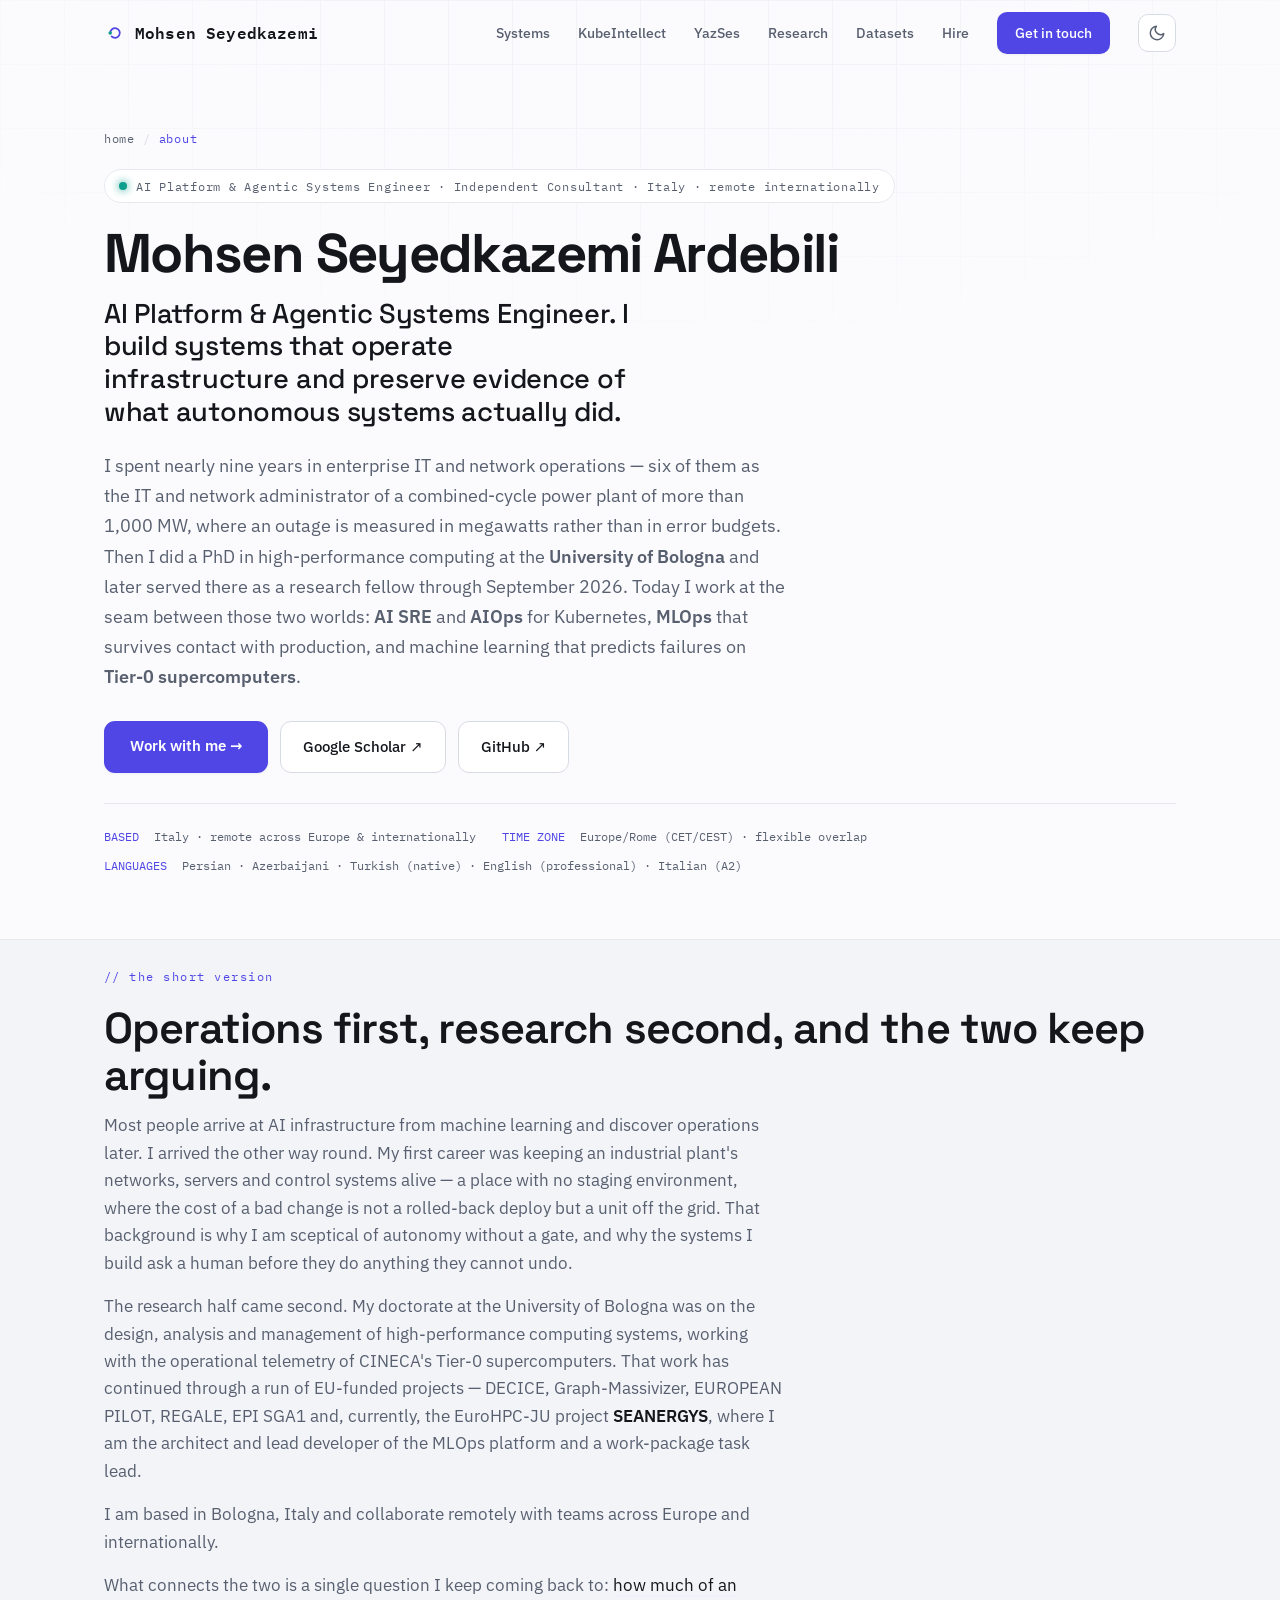
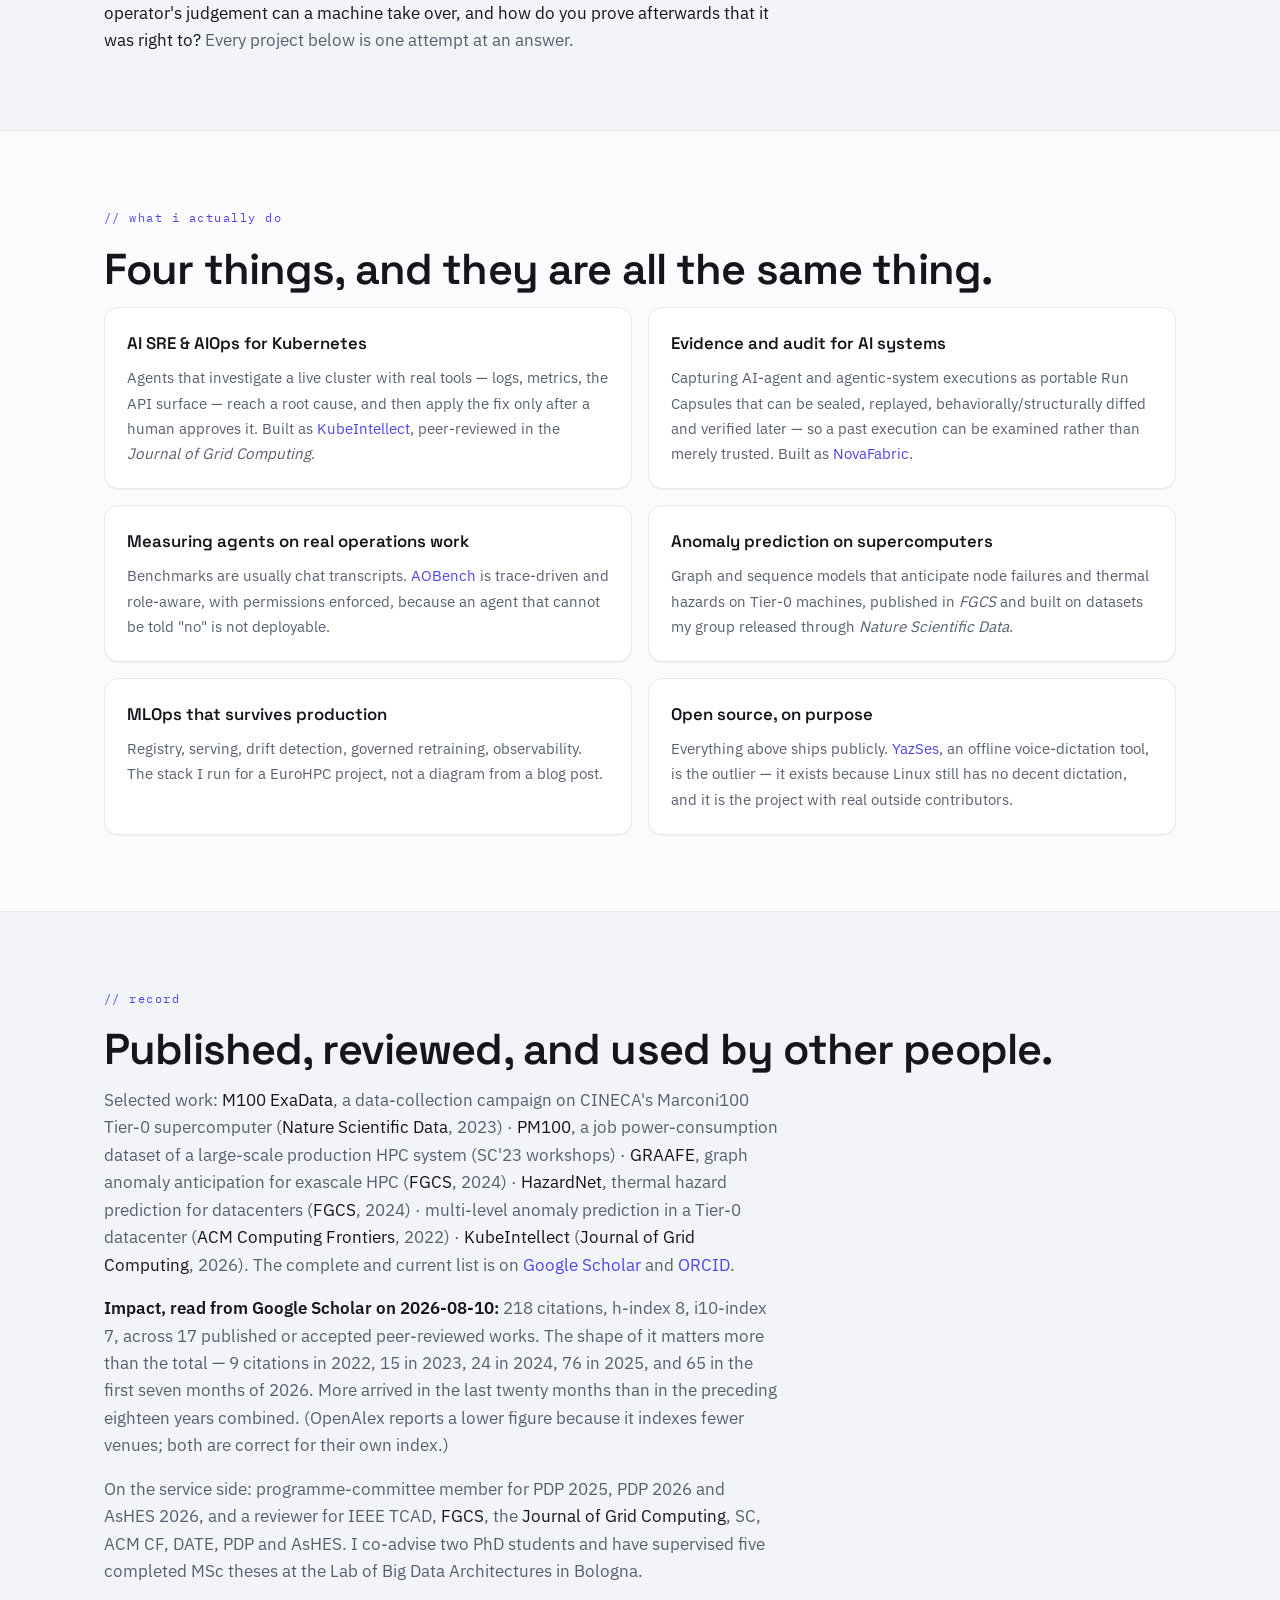
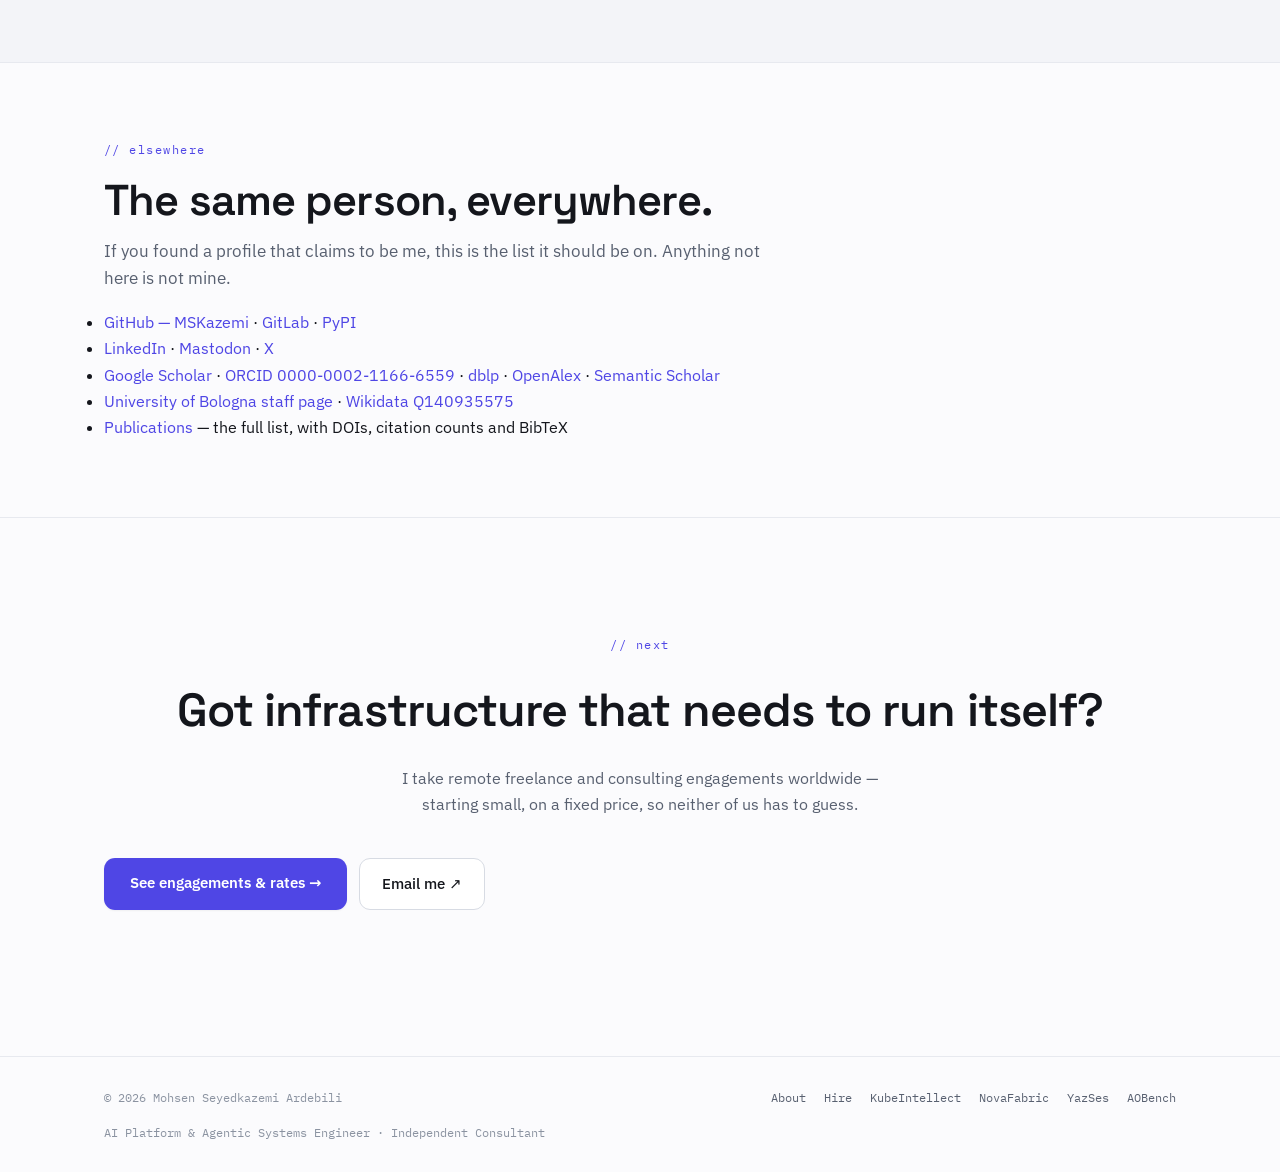
==== commit 0d0a7912: "fix(profile): country-first location on home and about" ====
--- a/about/index.html
+++ b/about/index.html
@@ -5,9 +5,9 @@
   <meta name="viewport" content="width=device-width, initial-scale=1.0" />
   <script>try{if(localStorage.getItem('theme')==='dark')document.documentElement.setAttribute('data-theme','dark');}catch(e){}</script>
   <title>About Mohsen Seyedkazemi Ardebili — AI Platform &amp; Agentic Systems Engineer</title>
-  <meta name="description" content="Mohsen Seyedkazemi Ardebili — AI Platform &amp; Agentic Systems Engineer and independent consultant, based in Bologna, working across agentic AI, MLOps, Kubernetes/OpenShift and HPC." />
+  <meta name="description" content="Mohsen Seyedkazemi Ardebili — AI Platform &amp; Agentic Systems Engineer and independent consultant based in Italy, collaborating remotely across Europe and internationally on agentic AI, MLOps, Kubernetes/OpenShift and HPC." />
   <meta name="author" content="Mohsen Seyedkazemi Ardebili" />
-  <meta name="keywords" content="Mohsen Seyedkazemi Ardebili, Mohsen Seyedkazemi, Seyedkazemi Ardebili, AI platform engineer, agentic AI engineer, AI infrastructure engineer, LLMOps engineer, MLOps engineer, AIOps, AI SRE, Kubernetes, high-performance computing, University of Bologna, Bologna, Italy" />
+  <meta name="keywords" content="Mohsen Seyedkazemi Ardebili, Mohsen Seyedkazemi, Seyedkazemi Ardebili, AI platform engineer, agentic AI engineer, AI infrastructure engineer, LLMOps engineer, MLOps engineer, AIOps, AI SRE, Kubernetes, high-performance computing, Bologna, Italy" />
   <link rel="canonical" href="https://mskazemi.com/about/" />
   <link rel="alternate" type="text/markdown" href="https://mskazemi.com/about/index.md" />
   <meta name="robots" content="index, follow, max-image-preview:large, max-snippet:-1" />
@@ -25,7 +25,7 @@
   <meta property="profile:last_name" content="Seyedkazemi Ardebili" />
   <meta name="twitter:card" content="summary" />
   <meta name="twitter:title" content="About Mohsen Seyedkazemi Ardebili" />
-  <meta name="twitter:description" content="AI Platform &amp; Agentic Systems Engineer · Independent Consultant, Bologna. Agentic AI, MLOps, Kubernetes/OpenShift and HPC." />
+  <meta name="twitter:description" content="AI Platform &amp; Agentic Systems Engineer · Independent Consultant, Italy · remote internationally. Agentic AI, MLOps, Kubernetes/OpenShift and HPC." />
   <meta name="twitter:image" content="https://mskazemi.com/assets/mohsen-portrait.jpg" />
 
   <link rel="icon" href="data:image/svg+xml,%3Csvg xmlns='http://www.w3.org/2000/svg' viewBox='0 0 32 32'%3E%3Crect width='32' height='32' rx='7' fill='%230A0E14'/%3E%3Cpath d='M9 16a7 7 0 1 1 2.05 4.95' fill='none' stroke='%23F2A93B' stroke-width='2.4' stroke-linecap='round'/%3E%3Ccircle cx='9' cy='16' r='2.4' fill='%233FD79A'/%3E%3C/svg%3E" />
@@ -44,7 +44,7 @@
   "@id": "https://mskazemi.com/about/#profilepage",
   "url": "https://mskazemi.com/about/",
   "name": "About Mohsen Seyedkazemi Ardebili",
-  "dateModified": "2026-08-11T02:30:00+02:00",
+  "dateModified": "2026-10-09T01:18:00+02:00",
   "isPartOf": {
     "@id": "https://mskazemi.com/#website"
   },
@@ -224,7 +224,7 @@
         "name": "Where is Mohsen Seyedkazemi Ardebili based, and which languages does he speak?",
         "acceptedAnswer": {
           "@type": "Answer",
-          "text": "He is based in Bologna, Italy, and works remotely across Europe. He speaks Persian, Azerbaijani and Turkish natively, English at professional level, and Italian at A2."
+          "text": "He is based in Bologna, Italy and works remotely across Europe and internationally. He speaks Persian, Azerbaijani and Turkish natively, English at professional level, and Italian at A2."
         }
       }
     ]
@@ -271,7 +271,7 @@
         <a href="../">home</a><span class="sep">/</span>
         <span class="cur">about</span>
       </p>
-      <p class="proj-eyebrow"><span class="dot-mint" aria-hidden="true"></span>AI Platform &amp; Agentic Systems Engineer · Independent Consultant · Bologna, Italy</p>
+      <p class="proj-eyebrow"><span class="dot-mint" aria-hidden="true"></span>AI Platform &amp; Agentic Systems Engineer · Independent Consultant · Italy · remote internationally</p>
       <h1>Mohsen Seyedkazemi Ardebili</h1>
       <p class="proj-tagline">AI Platform &amp; Agentic Systems Engineer. I build systems that operate infrastructure and preserve evidence of what autonomous systems actually did.</p>
       <p class="proj-lede">
@@ -290,8 +290,8 @@
         <a href="https://github.com/MSKazemi" target="_blank" rel="noopener" class="btn-ghost">GitHub ↗</a>
       </div>
       <ul class="status-strip" aria-label="Quick facts">
-        <li><span class="k">BASED</span> Bologna, Italy · remote worldwide</li>
-        <li><span class="k">BASED</span> Bologna, Italy (CET) · remote worldwide</li>
+        <li><span class="k">BASED</span> Italy · remote across Europe &amp; internationally</li>
+        <li><span class="k">TIME ZONE</span> Europe/Rome (CET/CEST) · flexible overlap</li>
         <li><span class="k">LANGUAGES</span> Persian · Azerbaijani · Turkish (native) · English (professional) · Italian (A2)</li>
       </ul>
     </div>
@@ -317,6 +317,9 @@
           EU-funded projects — DECICE, Graph-Massivizer, EUROPEAN PILOT, REGALE, EPI&nbsp;SGA1 and,
           currently, the EuroHPC-JU project <strong>SEANERGYS</strong>, where I am the architect and
           lead developer of the MLOps platform and a work-package task lead.
+        </p>
+        <p>
+          I am based in Bologna, Italy and collaborate remotely with teams across Europe and internationally.
         </p>
         <p>
           What connects the two is a single question I keep coming back to: <em>how much of an
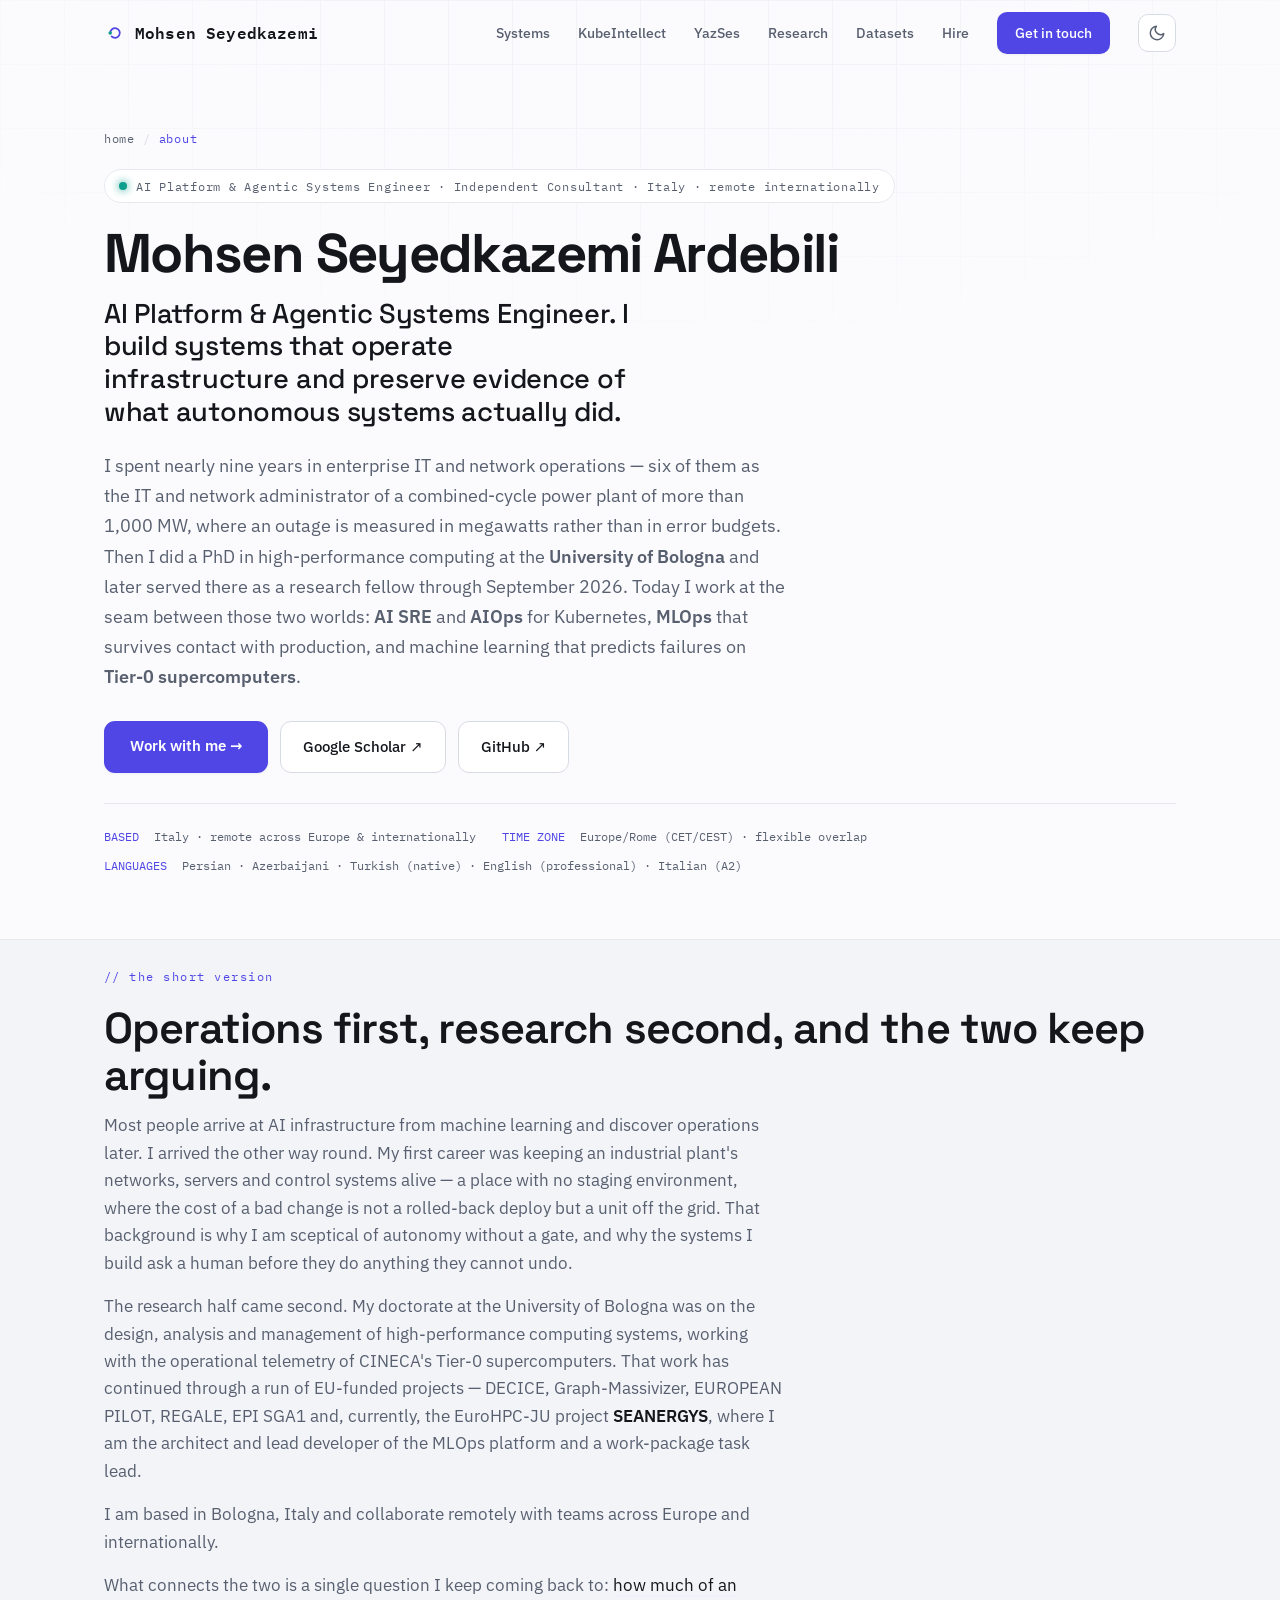
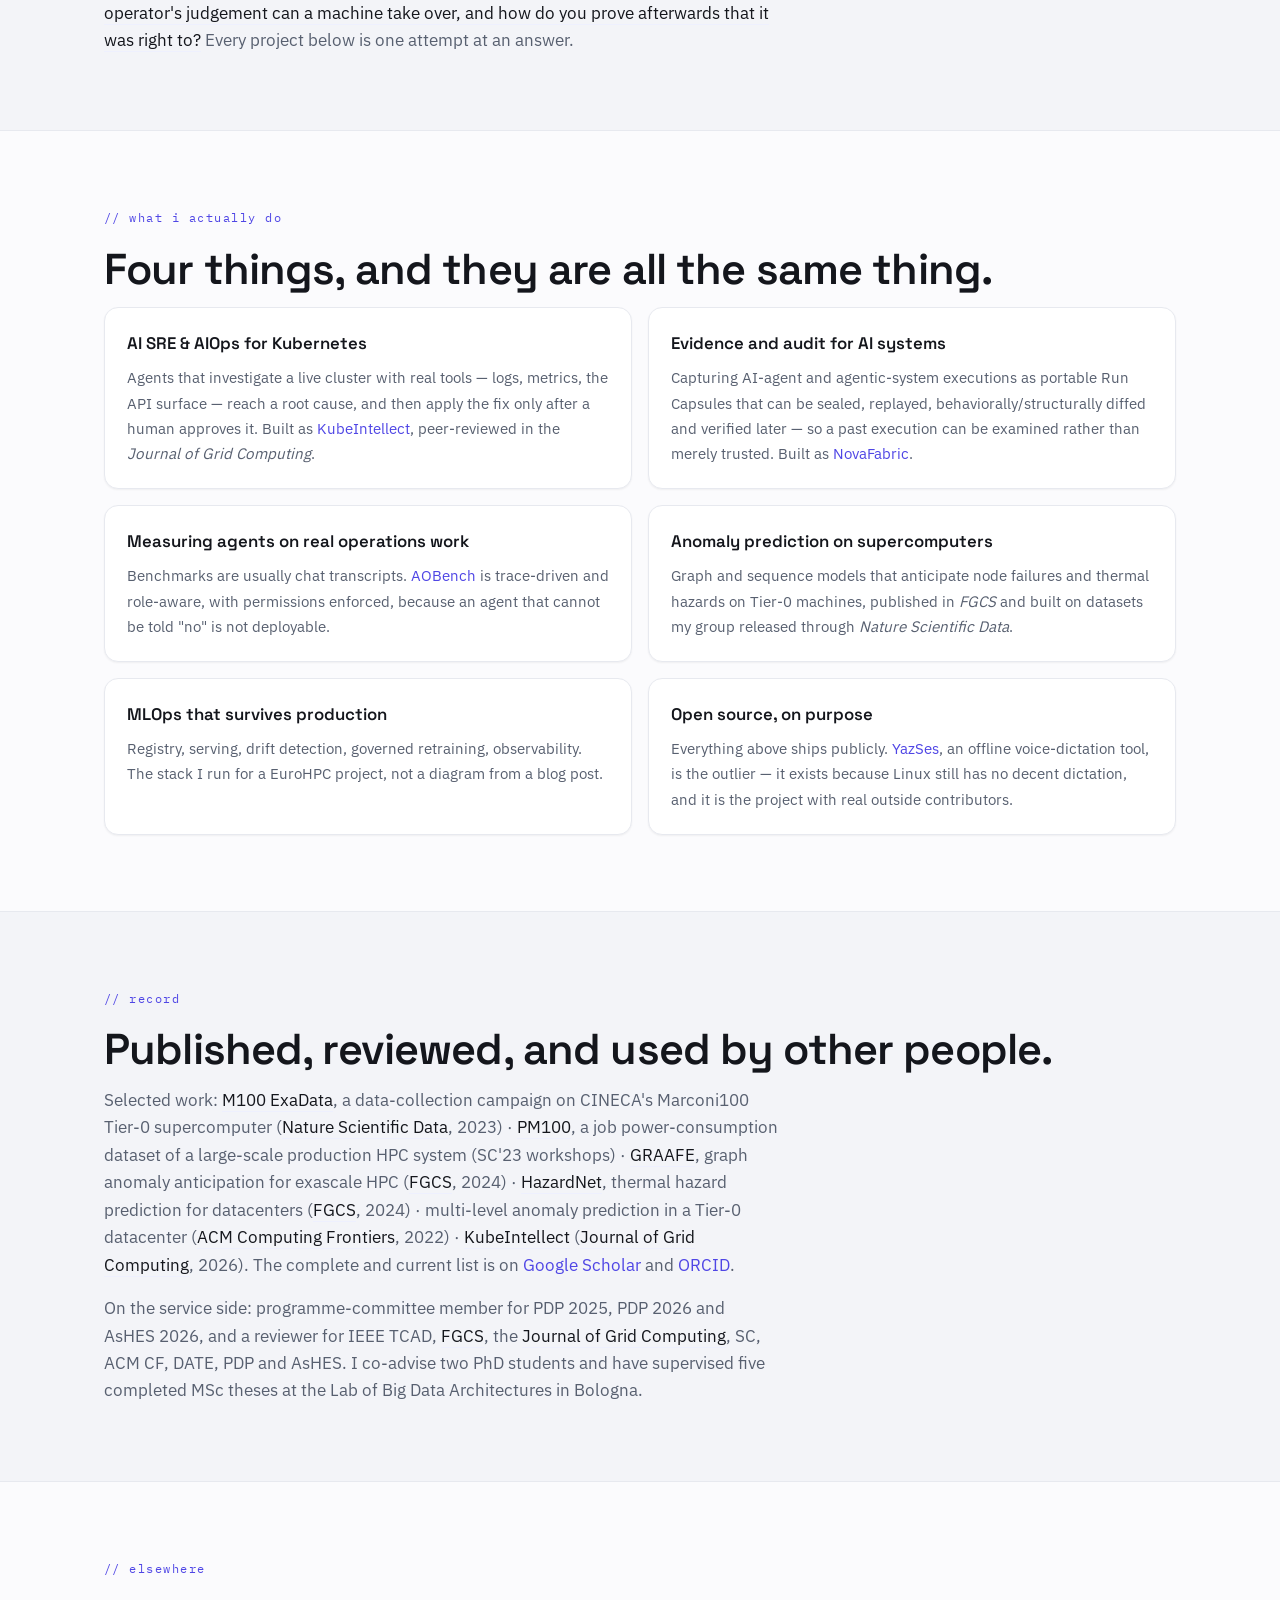
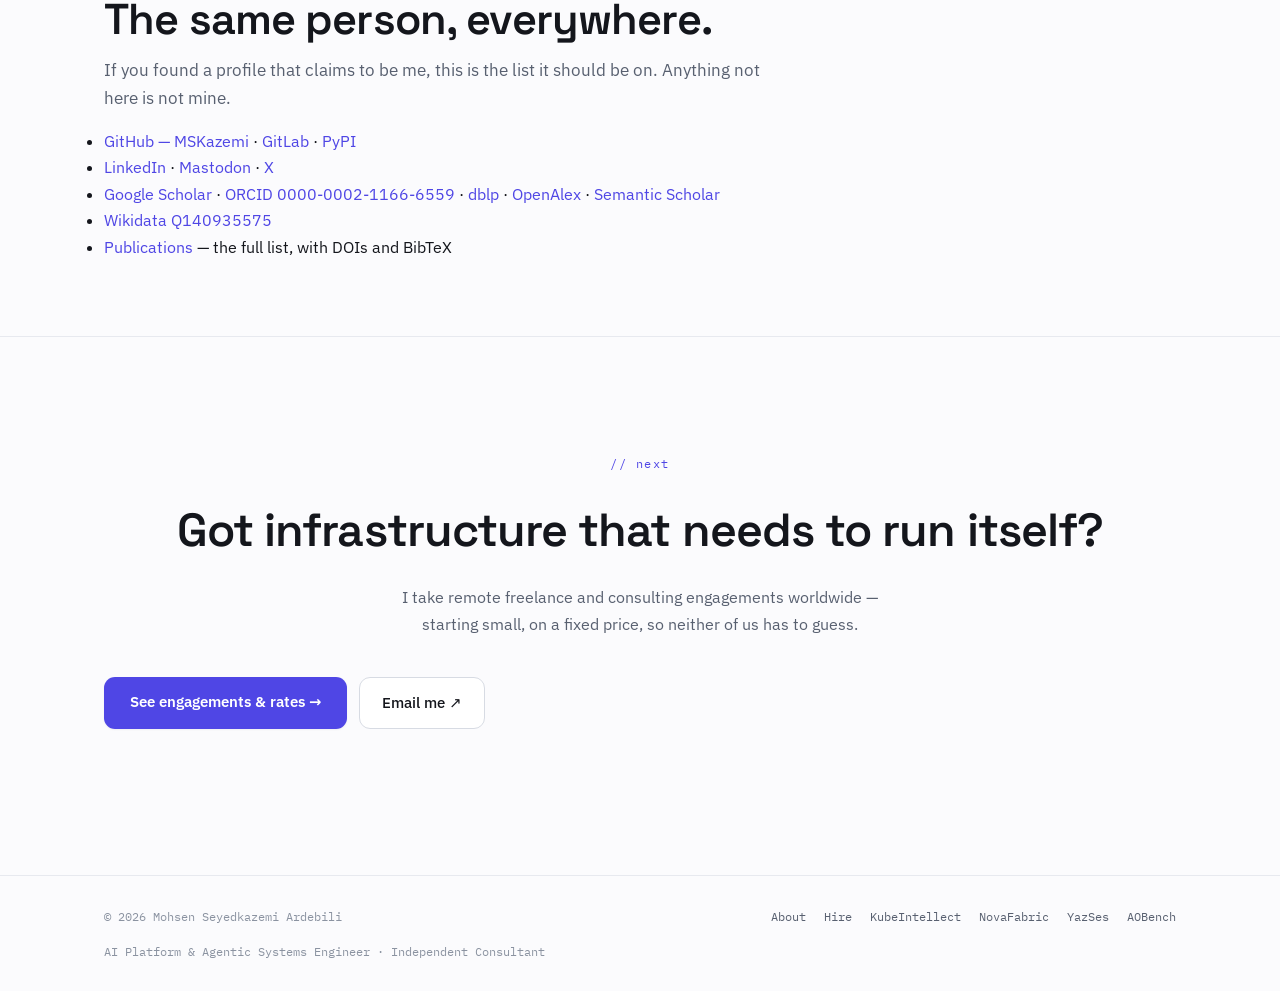
==== commit 5fee9443: "content: remove citation metrics and the Impact section; drop the retired UNIBO staff page; publicat" ====
--- a/about/index.html
+++ b/about/index.html
@@ -170,7 +170,6 @@
       "https://openalex.org/A5013086540",
       "https://www.semanticscholar.org/author/2046824417",
       "https://www.wikidata.org/wiki/Q140935575",
-      "https://www.unibo.it/sitoweb/mohsen.seyedkazemi/en",
       "https://pypi.org/user/MSKazemi/",
       "https://mastodon.social/@mskazemi",
       "https://x.com/mohsenardebili"
@@ -200,7 +199,7 @@
         "name": "Who is Mohsen Seyedkazemi Ardebili?",
         "acceptedAnswer": {
           "@type": "Answer",
-          "text": "Mohsen Seyedkazemi Ardebili is an AI platform and MLOps engineer who builds agentic AI systems on Kubernetes. He works on AI SRE and AIOps for Kubernetes, MLOps for getting models into production, and anomaly detection on Tier-0 supercomputers. Before his PhD in high-performance computing he spent nearly nine years in enterprise IT and network operations, six of them as the IT and network administrator of a combined-cycle power plant of more than 1,000 megawatts."
+          "text": "Mohsen Seyedkazemi Ardebili is an AI Platform & Agentic Systems Engineer and independent consultant. He works on AI SRE and AIOps for Kubernetes, MLOps for getting models into production, and anomaly detection on Tier-0 supercomputers. Before his PhD in high-performance computing he spent nearly nine years in enterprise IT and network operations, six of them as the IT and network administrator of a combined-cycle power plant of more than 1,000 megawatts."
         }
       },
       {
@@ -381,14 +380,6 @@
           and <a href="https://orcid.org/0000-0002-1166-6559" target="_blank" rel="noopener">ORCID</a>.
         </p>
         <p>
-          <strong>Impact, read from Google Scholar on 2026-08-10:</strong> 218 citations, h-index 8,
-          i10-index 7, across 17 published or accepted peer-reviewed works. The shape of it matters
-          more than the total — 9 citations in 2022, 15 in 2023, 24 in 2024, 76 in 2025, and 65 in
-          the first seven months of 2026. More arrived in the last twenty months than in the
-          preceding eighteen years combined. (OpenAlex reports a lower figure because it indexes
-          fewer venues; both are correct for their own index.)
-        </p>
-        <p>
           On the service side: programme-committee member for PDP&nbsp;2025, PDP&nbsp;2026 and
           AsHES&nbsp;2026, and a reviewer for IEEE&nbsp;TCAD, <em>FGCS</em>, the
           <em>Journal of Grid Computing</em>, SC, ACM&nbsp;CF, DATE, PDP and AsHES. I co-advise two
@@ -412,8 +403,8 @@
           <li><a href="https://github.com/MSKazemi" target="_blank" rel="noopener">GitHub — MSKazemi</a> · <a href="https://gitlab.com/mskazemi" target="_blank" rel="noopener">GitLab</a> · <a href="https://pypi.org/user/MSKazemi/" target="_blank" rel="noopener">PyPI</a></li>
           <li><a href="https://www.linkedin.com/in/mskazemi/" target="_blank" rel="noopener">LinkedIn</a> · <a href="https://mastodon.social/@mskazemi" target="_blank" rel="noopener">Mastodon</a> · <a href="https://x.com/mohsenardebili" target="_blank" rel="noopener">X</a></li>
           <li><a href="https://scholar.google.com/citations?user=xP64pZsAAAAJ" target="_blank" rel="noopener">Google Scholar</a> · <a href="https://orcid.org/0000-0002-1166-6559" target="_blank" rel="noopener">ORCID 0000-0002-1166-6559</a> · <a href="https://dblp.org/pid/282/6179" target="_blank" rel="noopener">dblp</a> · <a href="https://openalex.org/A5013086540" target="_blank" rel="noopener">OpenAlex</a> · <a href="https://www.semanticscholar.org/author/2046824417" target="_blank" rel="noopener">Semantic Scholar</a></li>
-          <li><a href="https://www.unibo.it/sitoweb/mohsen.seyedkazemi/en" target="_blank" rel="noopener">University of Bologna staff page</a> · <a href="https://www.wikidata.org/wiki/Q140935575" target="_blank" rel="noopener">Wikidata Q140935575</a></li>
-          <li><a href="../publications/">Publications</a> — the full list, with DOIs, citation counts and BibTeX</li>
+          <li><a href="https://www.wikidata.org/wiki/Q140935575" target="_blank" rel="noopener">Wikidata Q140935575</a></li>
+          <li><a href="../publications/">Publications</a> — the full list, with DOIs and BibTeX</li>
         </ul>
       </div>
     </div>
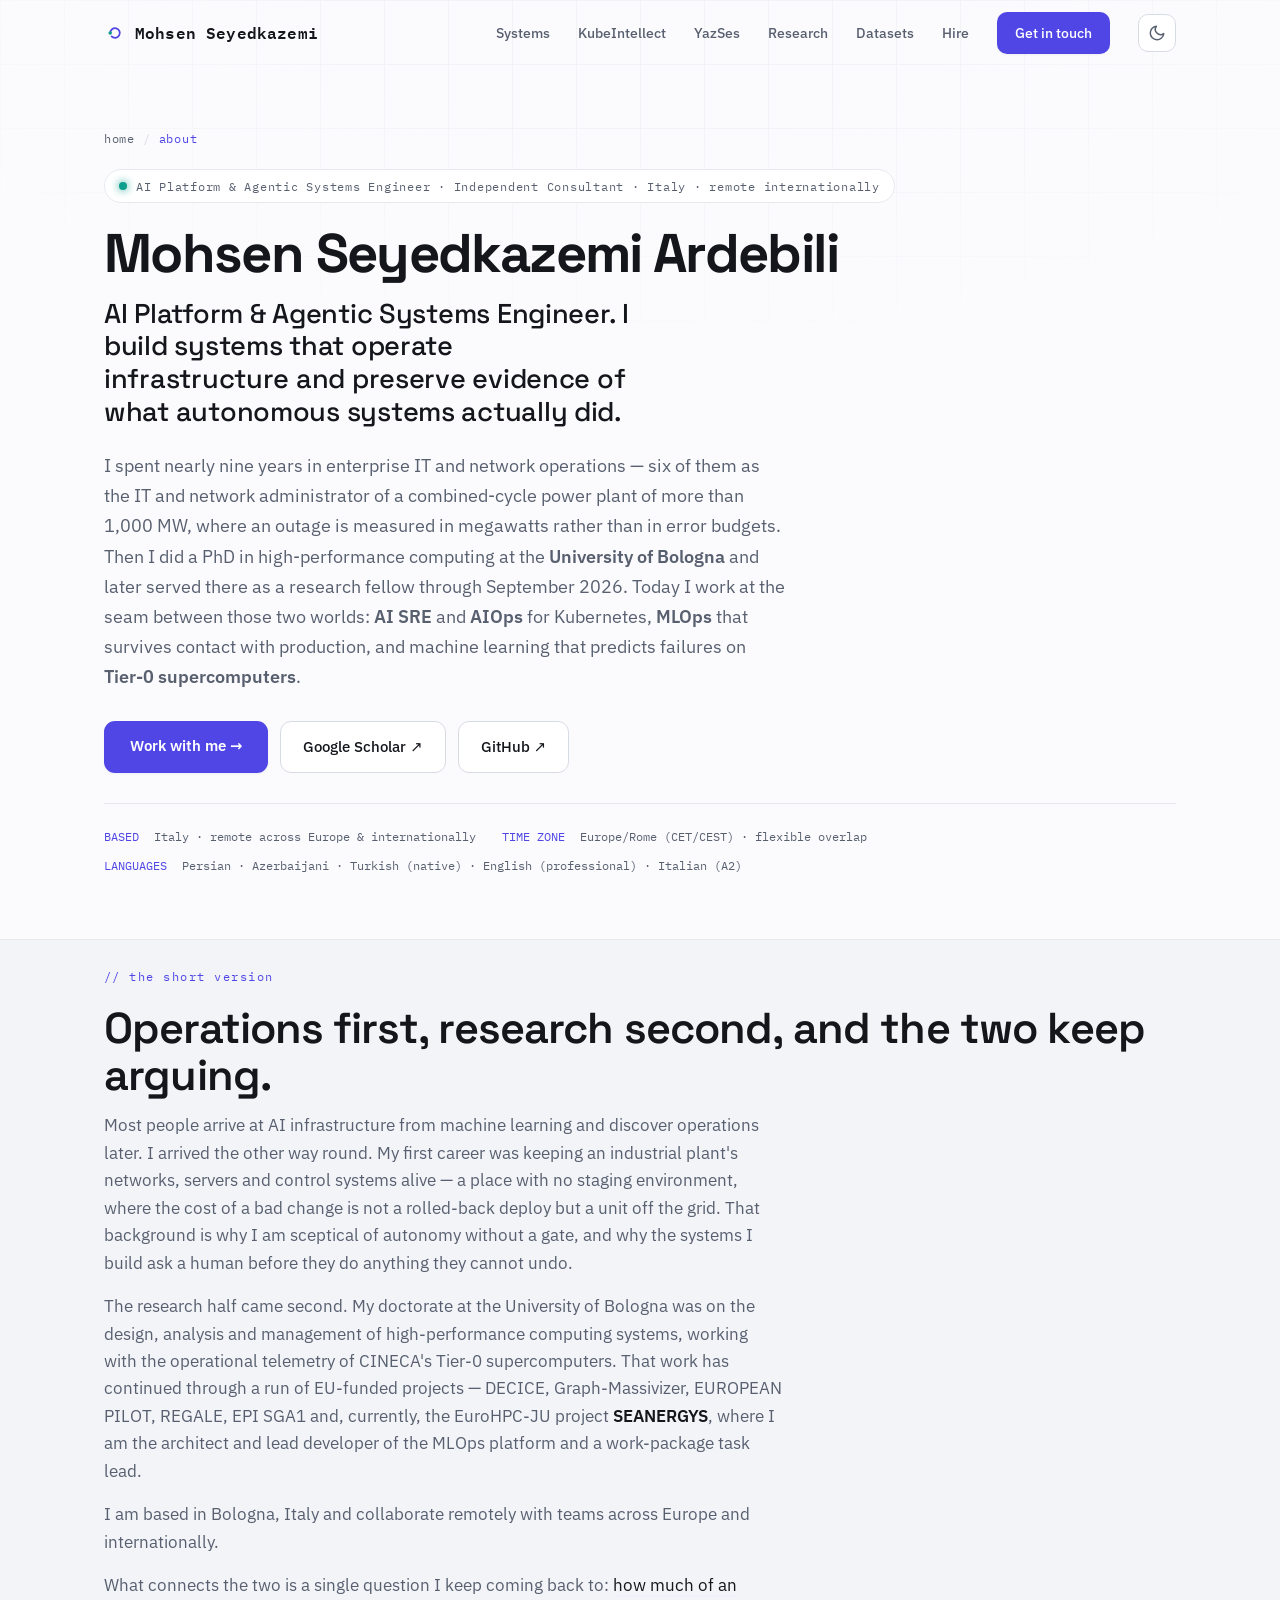
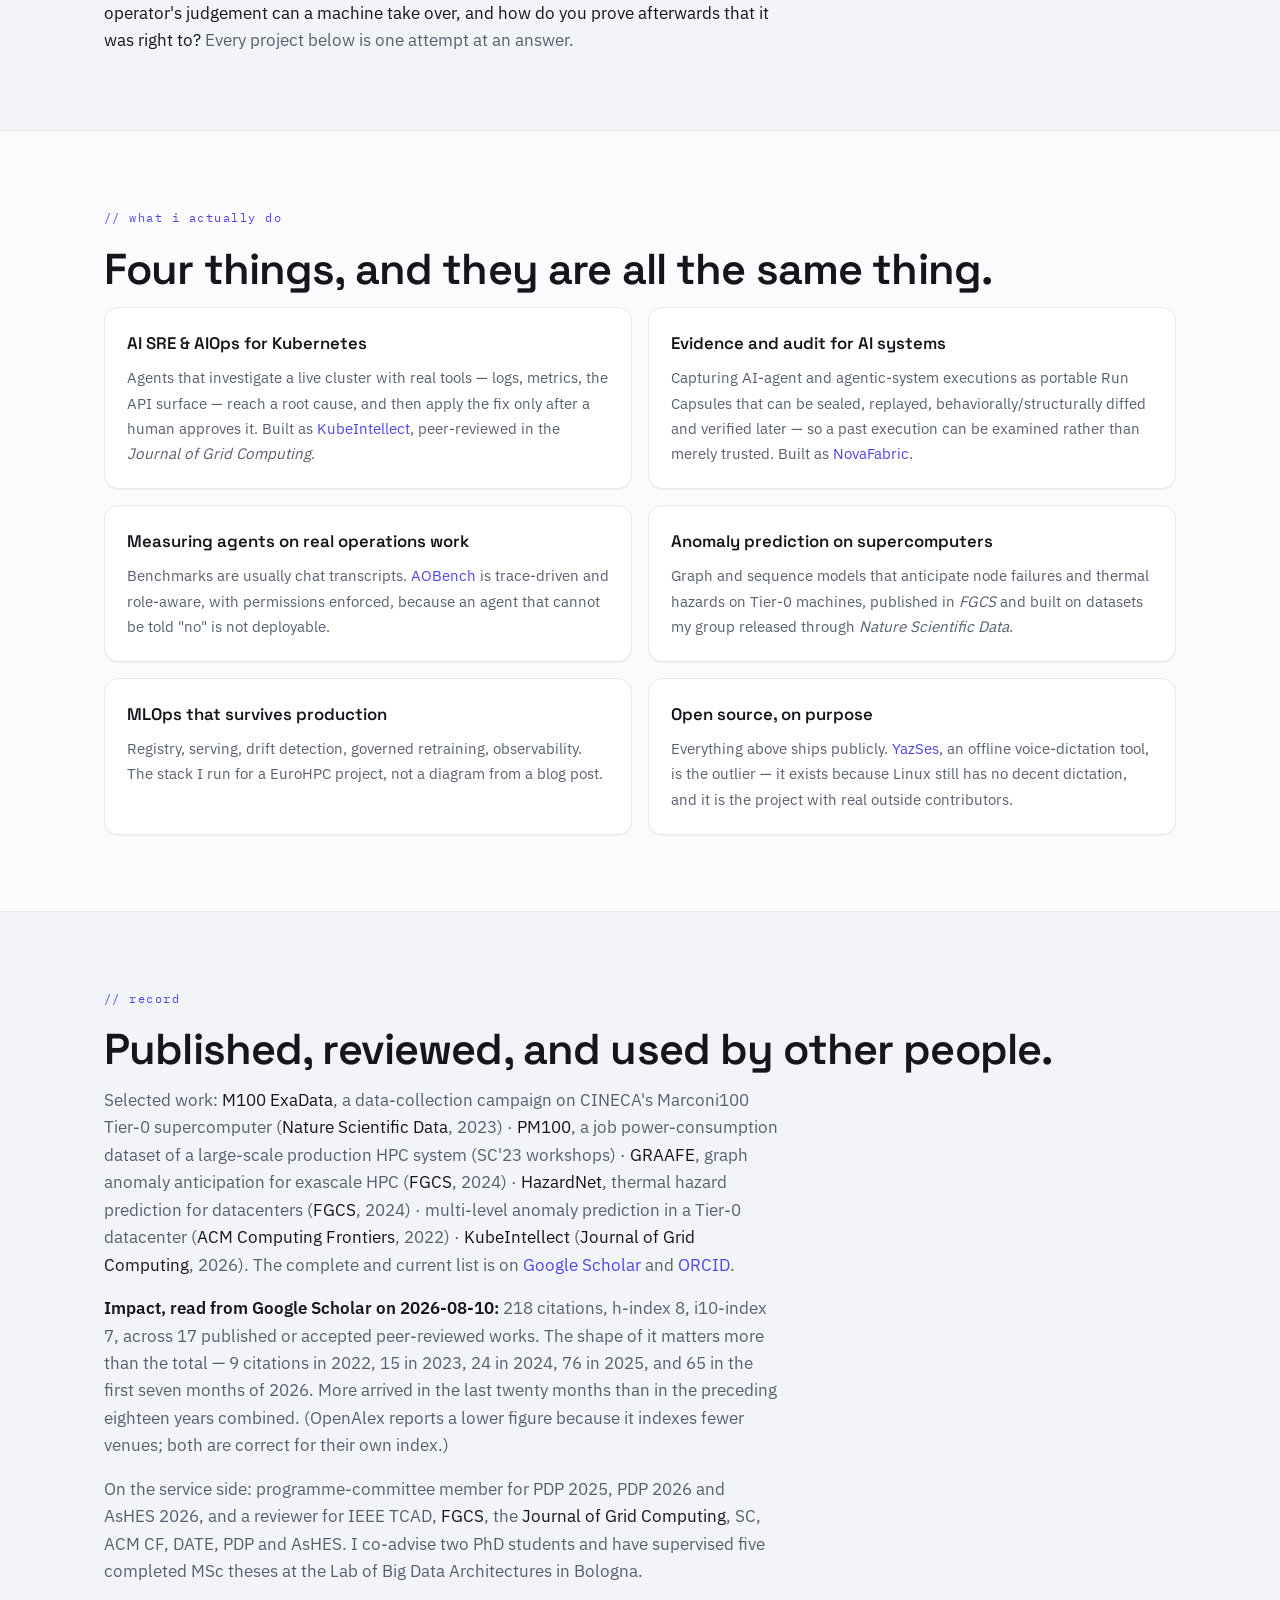
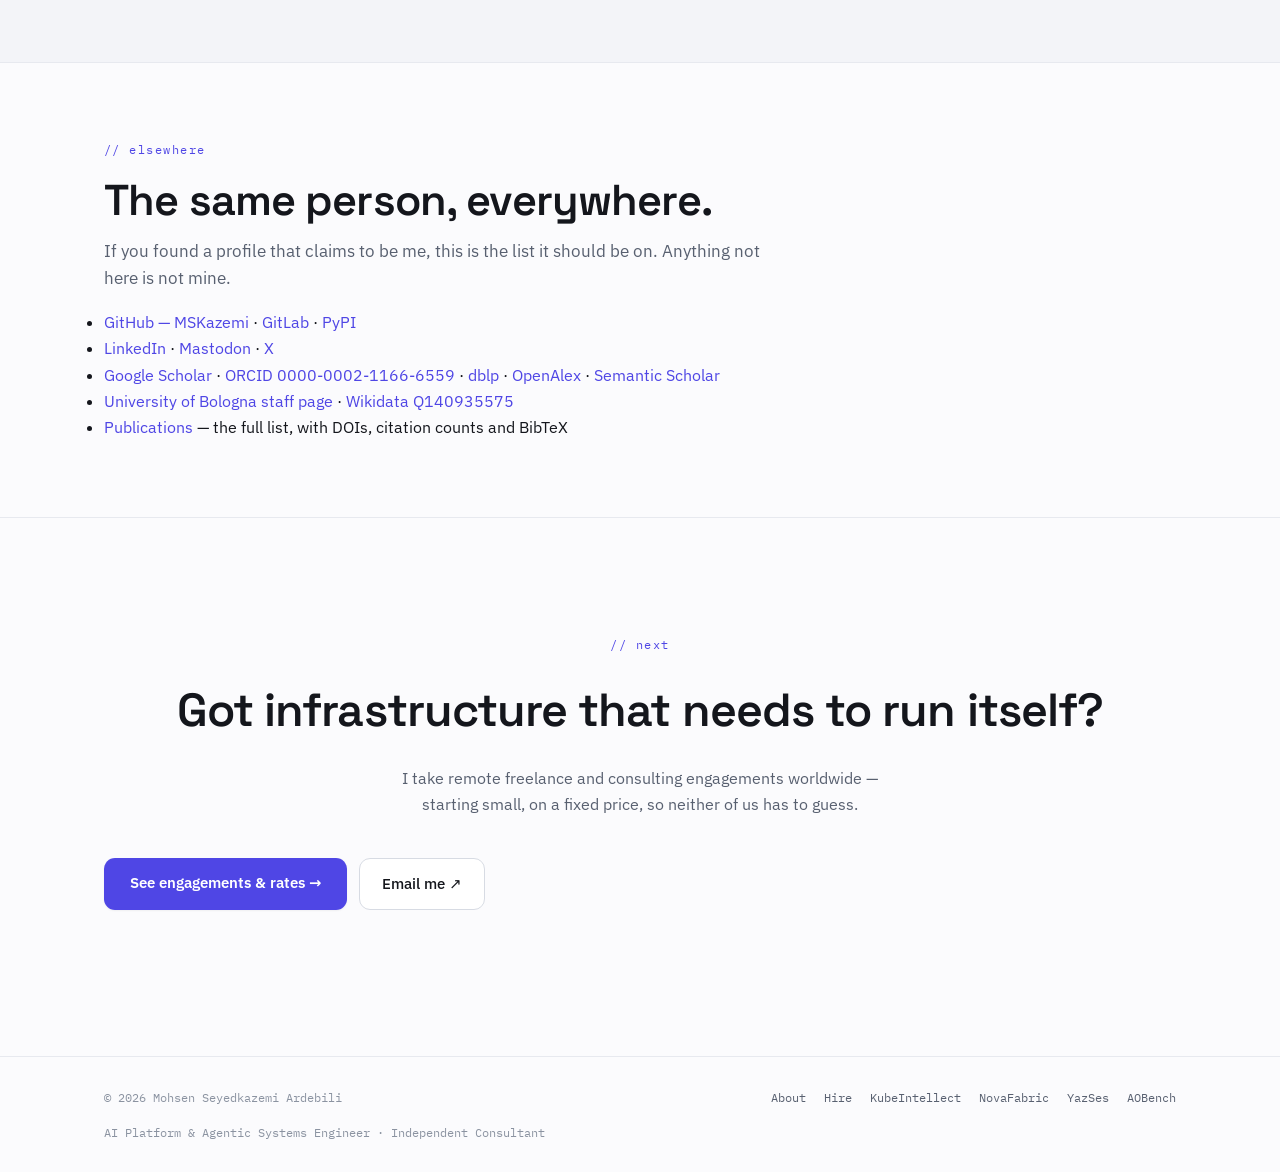
==== commit 86ee04fb: "Merge pull request #7 from MSKazemi/fix/italy-first-remote-positioning-20261009 Show Italy and inter" ====
--- a/about/index.html
+++ b/about/index.html
@@ -170,6 +170,7 @@
       "https://openalex.org/A5013086540",
       "https://www.semanticscholar.org/author/2046824417",
       "https://www.wikidata.org/wiki/Q140935575",
+      "https://www.unibo.it/sitoweb/mohsen.seyedkazemi/en",
       "https://pypi.org/user/MSKazemi/",
       "https://mastodon.social/@mskazemi",
       "https://x.com/mohsenardebili"
@@ -199,7 +200,7 @@
         "name": "Who is Mohsen Seyedkazemi Ardebili?",
         "acceptedAnswer": {
           "@type": "Answer",
-          "text": "Mohsen Seyedkazemi Ardebili is an AI Platform & Agentic Systems Engineer and independent consultant. He works on AI SRE and AIOps for Kubernetes, MLOps for getting models into production, and anomaly detection on Tier-0 supercomputers. Before his PhD in high-performance computing he spent nearly nine years in enterprise IT and network operations, six of them as the IT and network administrator of a combined-cycle power plant of more than 1,000 megawatts."
+          "text": "Mohsen Seyedkazemi Ardebili is an AI platform and MLOps engineer who builds agentic AI systems on Kubernetes. He works on AI SRE and AIOps for Kubernetes, MLOps for getting models into production, and anomaly detection on Tier-0 supercomputers. Before his PhD in high-performance computing he spent nearly nine years in enterprise IT and network operations, six of them as the IT and network administrator of a combined-cycle power plant of more than 1,000 megawatts."
         }
       },
       {
@@ -380,6 +381,14 @@
           and <a href="https://orcid.org/0000-0002-1166-6559" target="_blank" rel="noopener">ORCID</a>.
         </p>
         <p>
+          <strong>Impact, read from Google Scholar on 2026-08-10:</strong> 218 citations, h-index 8,
+          i10-index 7, across 17 published or accepted peer-reviewed works. The shape of it matters
+          more than the total — 9 citations in 2022, 15 in 2023, 24 in 2024, 76 in 2025, and 65 in
+          the first seven months of 2026. More arrived in the last twenty months than in the
+          preceding eighteen years combined. (OpenAlex reports a lower figure because it indexes
+          fewer venues; both are correct for their own index.)
+        </p>
+        <p>
           On the service side: programme-committee member for PDP&nbsp;2025, PDP&nbsp;2026 and
           AsHES&nbsp;2026, and a reviewer for IEEE&nbsp;TCAD, <em>FGCS</em>, the
           <em>Journal of Grid Computing</em>, SC, ACM&nbsp;CF, DATE, PDP and AsHES. I co-advise two
@@ -403,8 +412,8 @@
           <li><a href="https://github.com/MSKazemi" target="_blank" rel="noopener">GitHub — MSKazemi</a> · <a href="https://gitlab.com/mskazemi" target="_blank" rel="noopener">GitLab</a> · <a href="https://pypi.org/user/MSKazemi/" target="_blank" rel="noopener">PyPI</a></li>
           <li><a href="https://www.linkedin.com/in/mskazemi/" target="_blank" rel="noopener">LinkedIn</a> · <a href="https://mastodon.social/@mskazemi" target="_blank" rel="noopener">Mastodon</a> · <a href="https://x.com/mohsenardebili" target="_blank" rel="noopener">X</a></li>
           <li><a href="https://scholar.google.com/citations?user=xP64pZsAAAAJ" target="_blank" rel="noopener">Google Scholar</a> · <a href="https://orcid.org/0000-0002-1166-6559" target="_blank" rel="noopener">ORCID 0000-0002-1166-6559</a> · <a href="https://dblp.org/pid/282/6179" target="_blank" rel="noopener">dblp</a> · <a href="https://openalex.org/A5013086540" target="_blank" rel="noopener">OpenAlex</a> · <a href="https://www.semanticscholar.org/author/2046824417" target="_blank" rel="noopener">Semantic Scholar</a></li>
-          <li><a href="https://www.wikidata.org/wiki/Q140935575" target="_blank" rel="noopener">Wikidata Q140935575</a></li>
-          <li><a href="../publications/">Publications</a> — the full list, with DOIs and BibTeX</li>
+          <li><a href="https://www.unibo.it/sitoweb/mohsen.seyedkazemi/en" target="_blank" rel="noopener">University of Bologna staff page</a> · <a href="https://www.wikidata.org/wiki/Q140935575" target="_blank" rel="noopener">Wikidata Q140935575</a></li>
+          <li><a href="../publications/">Publications</a> — the full list, with DOIs, citation counts and BibTeX</li>
         </ul>
       </div>
     </div>
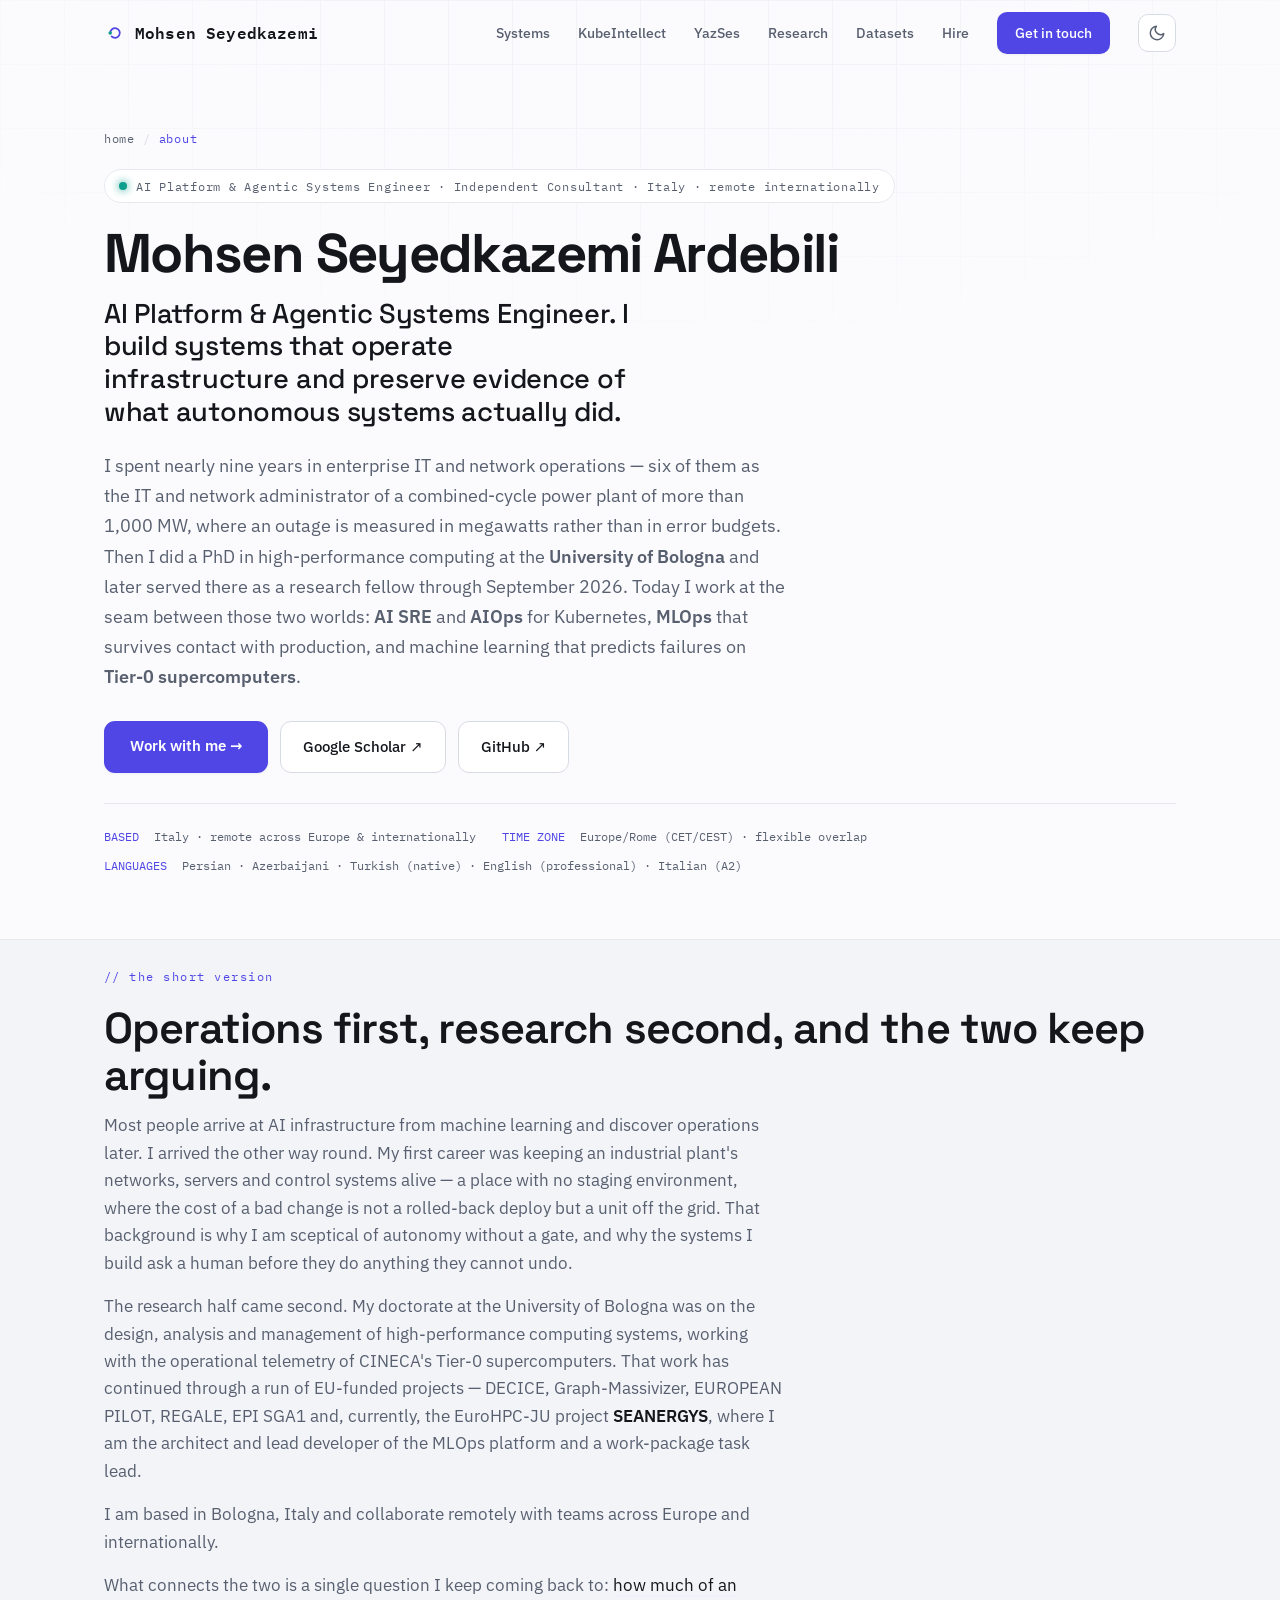
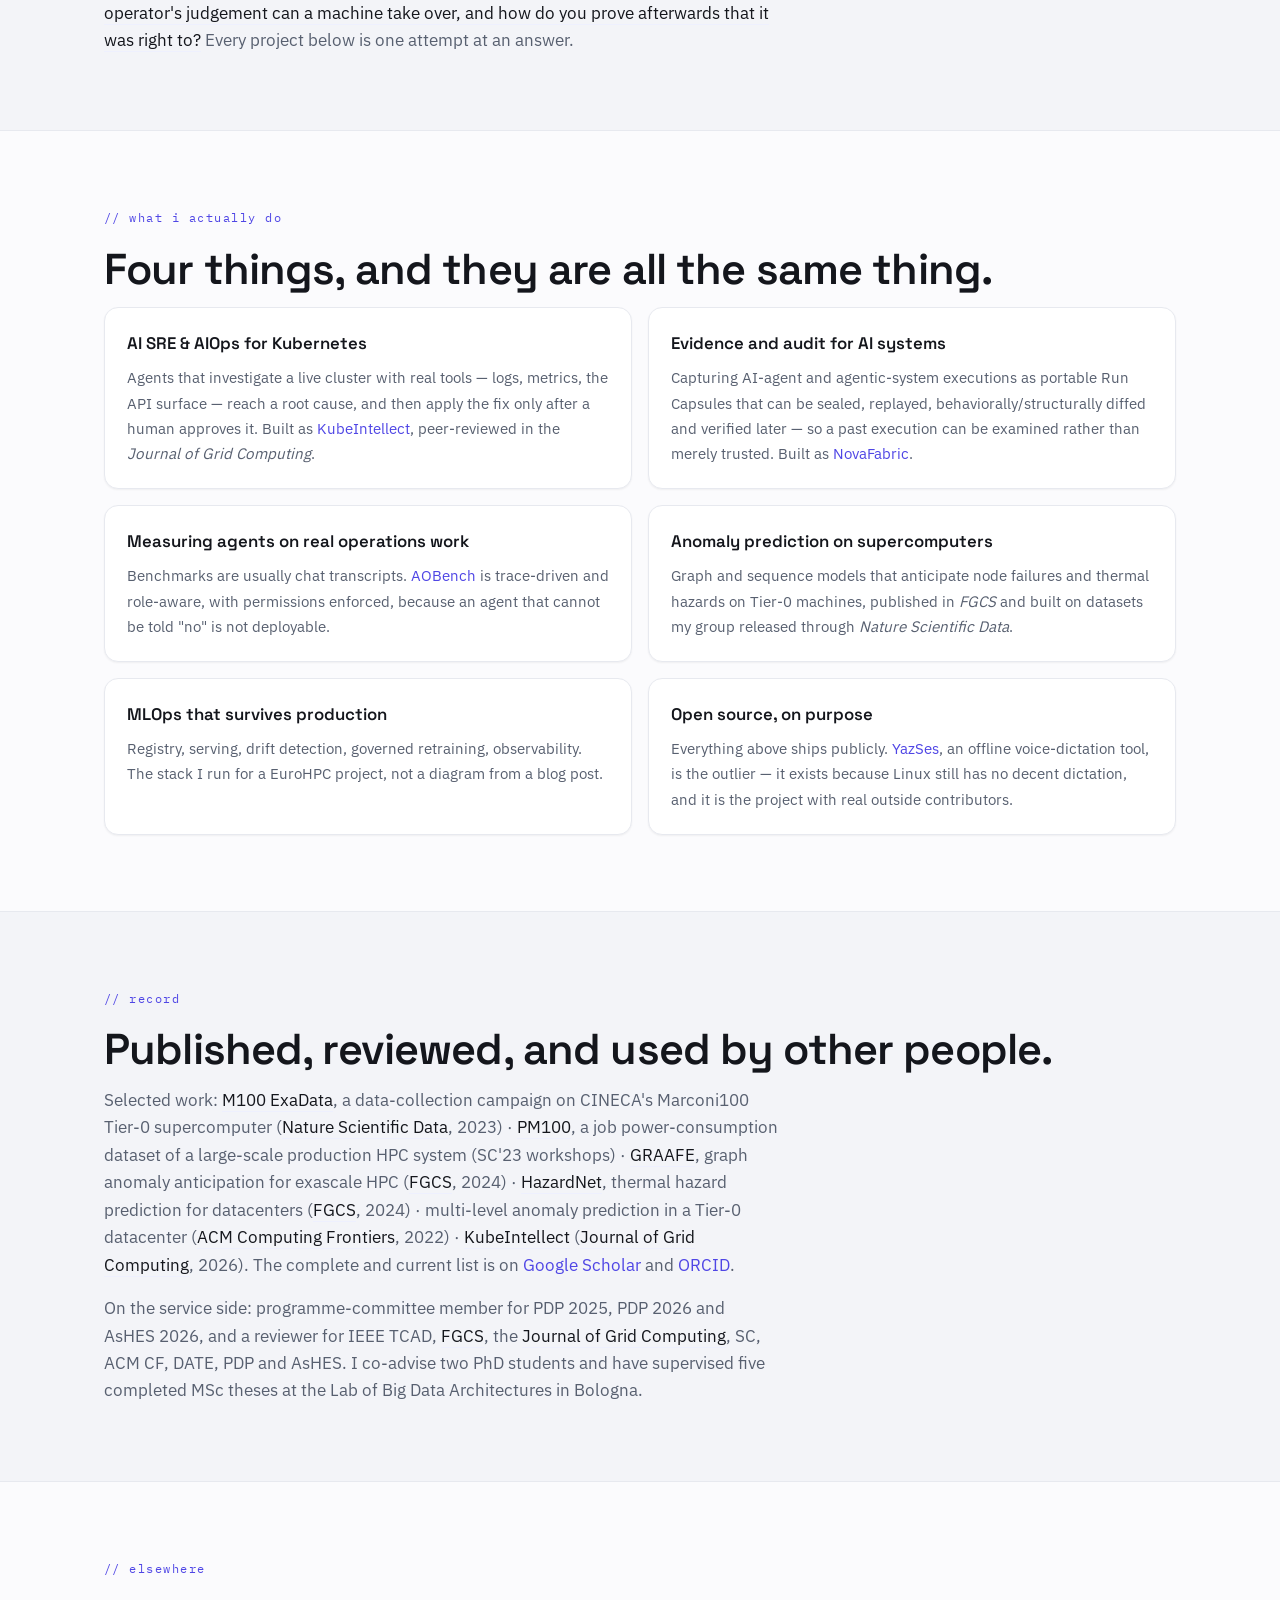
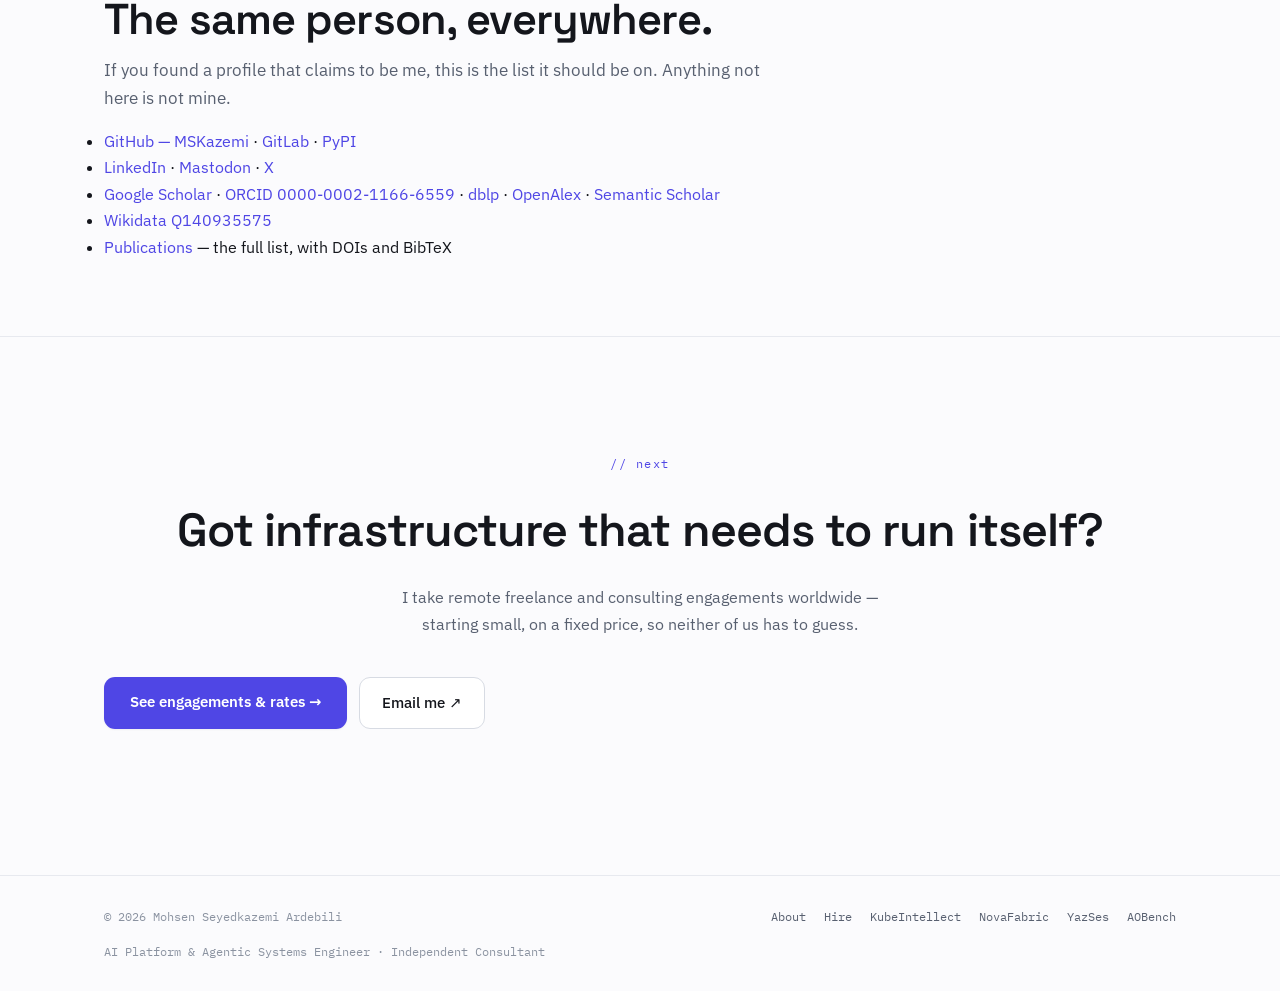
==== commit 04fb91b0: "Merge pull request #8 from MSKazemi/fix/site-claims-p0-20261009 Reconcile site claims, remove citati" ====
--- a/about/index.html
+++ b/about/index.html
@@ -170,7 +170,6 @@
       "https://openalex.org/A5013086540",
       "https://www.semanticscholar.org/author/2046824417",
       "https://www.wikidata.org/wiki/Q140935575",
-      "https://www.unibo.it/sitoweb/mohsen.seyedkazemi/en",
       "https://pypi.org/user/MSKazemi/",
       "https://mastodon.social/@mskazemi",
       "https://x.com/mohsenardebili"
@@ -200,7 +199,7 @@
         "name": "Who is Mohsen Seyedkazemi Ardebili?",
         "acceptedAnswer": {
           "@type": "Answer",
-          "text": "Mohsen Seyedkazemi Ardebili is an AI platform and MLOps engineer who builds agentic AI systems on Kubernetes. He works on AI SRE and AIOps for Kubernetes, MLOps for getting models into production, and anomaly detection on Tier-0 supercomputers. Before his PhD in high-performance computing he spent nearly nine years in enterprise IT and network operations, six of them as the IT and network administrator of a combined-cycle power plant of more than 1,000 megawatts."
+          "text": "Mohsen Seyedkazemi Ardebili is an AI Platform & Agentic Systems Engineer and independent consultant. He works on AI SRE and AIOps for Kubernetes, MLOps for getting models into production, and anomaly detection on Tier-0 supercomputers. Before his PhD in high-performance computing he spent nearly nine years in enterprise IT and network operations, six of them as the IT and network administrator of a combined-cycle power plant of more than 1,000 megawatts."
         }
       },
       {
@@ -381,14 +380,6 @@
           and <a href="https://orcid.org/0000-0002-1166-6559" target="_blank" rel="noopener">ORCID</a>.
         </p>
         <p>
-          <strong>Impact, read from Google Scholar on 2026-08-10:</strong> 218 citations, h-index 8,
-          i10-index 7, across 17 published or accepted peer-reviewed works. The shape of it matters
-          more than the total — 9 citations in 2022, 15 in 2023, 24 in 2024, 76 in 2025, and 65 in
-          the first seven months of 2026. More arrived in the last twenty months than in the
-          preceding eighteen years combined. (OpenAlex reports a lower figure because it indexes
-          fewer venues; both are correct for their own index.)
-        </p>
-        <p>
           On the service side: programme-committee member for PDP&nbsp;2025, PDP&nbsp;2026 and
           AsHES&nbsp;2026, and a reviewer for IEEE&nbsp;TCAD, <em>FGCS</em>, the
           <em>Journal of Grid Computing</em>, SC, ACM&nbsp;CF, DATE, PDP and AsHES. I co-advise two
@@ -412,8 +403,8 @@
           <li><a href="https://github.com/MSKazemi" target="_blank" rel="noopener">GitHub — MSKazemi</a> · <a href="https://gitlab.com/mskazemi" target="_blank" rel="noopener">GitLab</a> · <a href="https://pypi.org/user/MSKazemi/" target="_blank" rel="noopener">PyPI</a></li>
           <li><a href="https://www.linkedin.com/in/mskazemi/" target="_blank" rel="noopener">LinkedIn</a> · <a href="https://mastodon.social/@mskazemi" target="_blank" rel="noopener">Mastodon</a> · <a href="https://x.com/mohsenardebili" target="_blank" rel="noopener">X</a></li>
           <li><a href="https://scholar.google.com/citations?user=xP64pZsAAAAJ" target="_blank" rel="noopener">Google Scholar</a> · <a href="https://orcid.org/0000-0002-1166-6559" target="_blank" rel="noopener">ORCID 0000-0002-1166-6559</a> · <a href="https://dblp.org/pid/282/6179" target="_blank" rel="noopener">dblp</a> · <a href="https://openalex.org/A5013086540" target="_blank" rel="noopener">OpenAlex</a> · <a href="https://www.semanticscholar.org/author/2046824417" target="_blank" rel="noopener">Semantic Scholar</a></li>
-          <li><a href="https://www.unibo.it/sitoweb/mohsen.seyedkazemi/en" target="_blank" rel="noopener">University of Bologna staff page</a> · <a href="https://www.wikidata.org/wiki/Q140935575" target="_blank" rel="noopener">Wikidata Q140935575</a></li>
-          <li><a href="../publications/">Publications</a> — the full list, with DOIs, citation counts and BibTeX</li>
+          <li><a href="https://www.wikidata.org/wiki/Q140935575" target="_blank" rel="noopener">Wikidata Q140935575</a></li>
+          <li><a href="../publications/">Publications</a> — the full list, with DOIs and BibTeX</li>
         </ul>
       </div>
     </div>
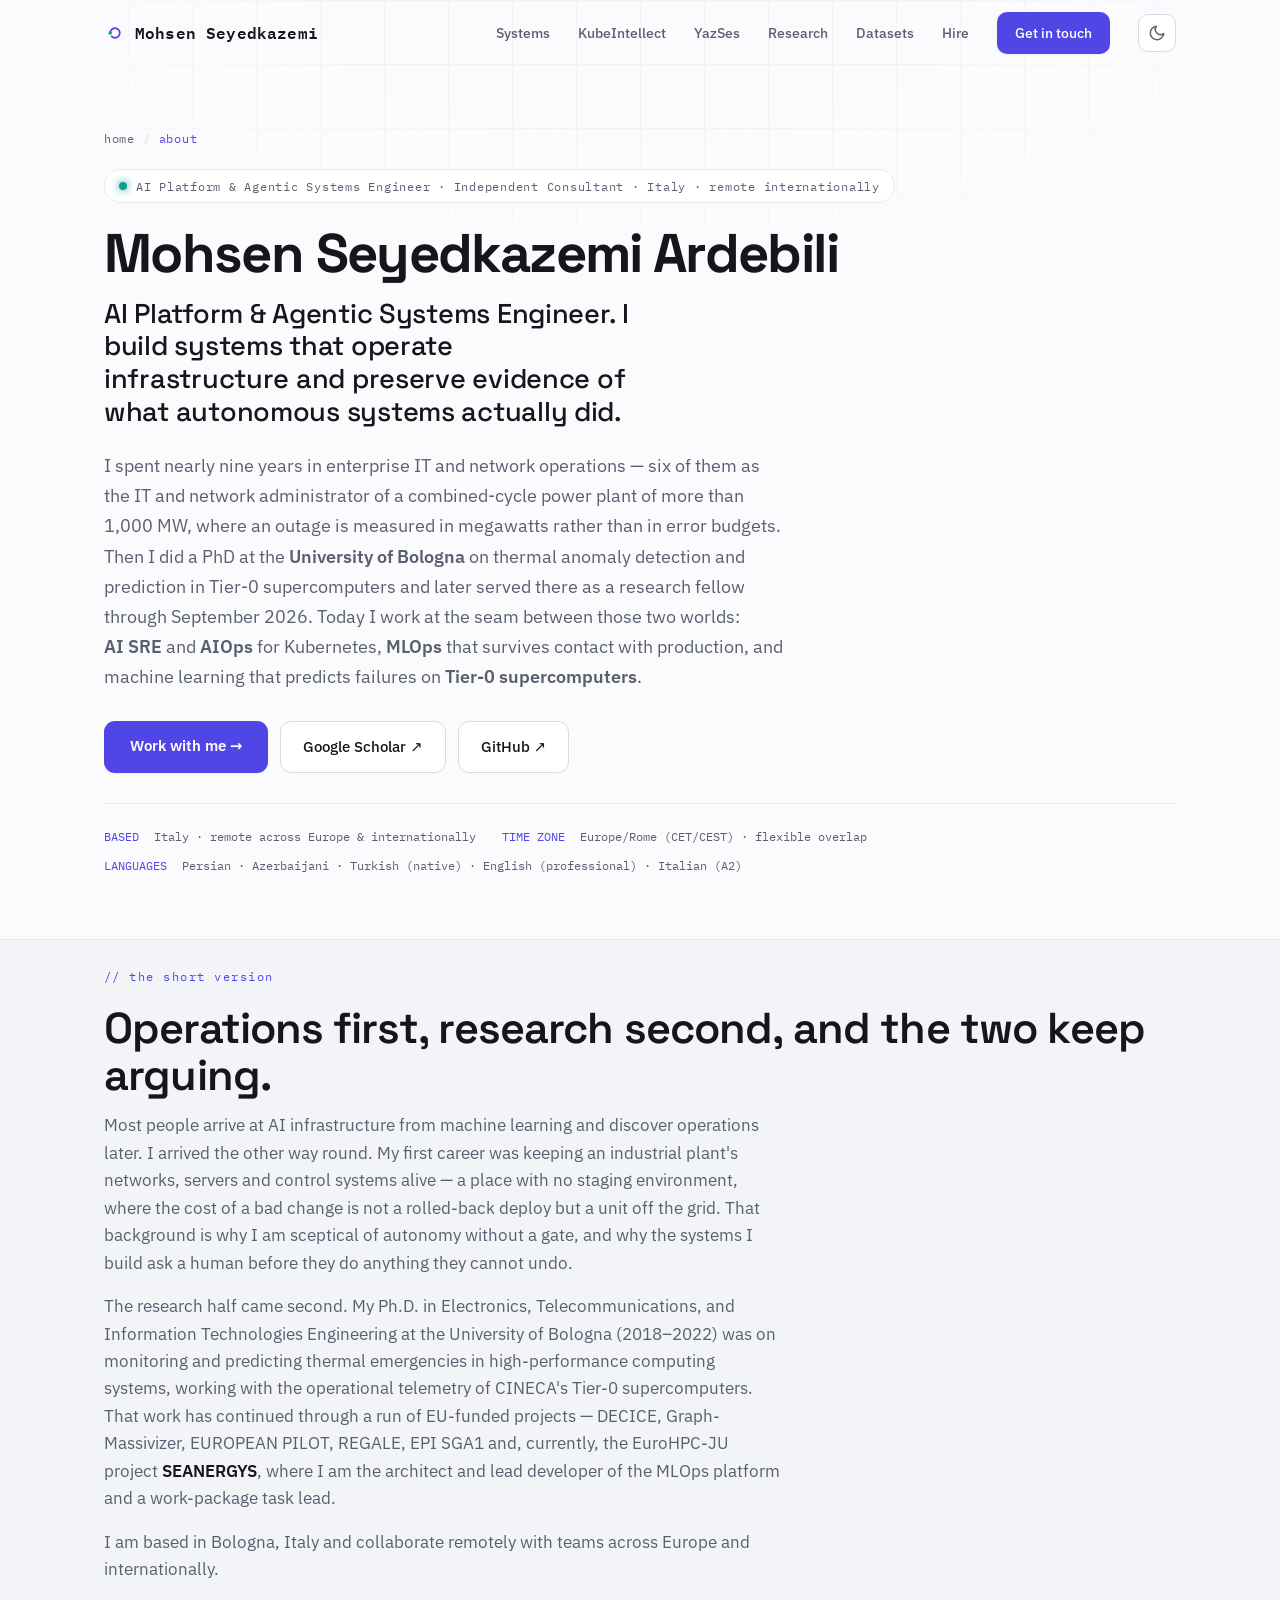
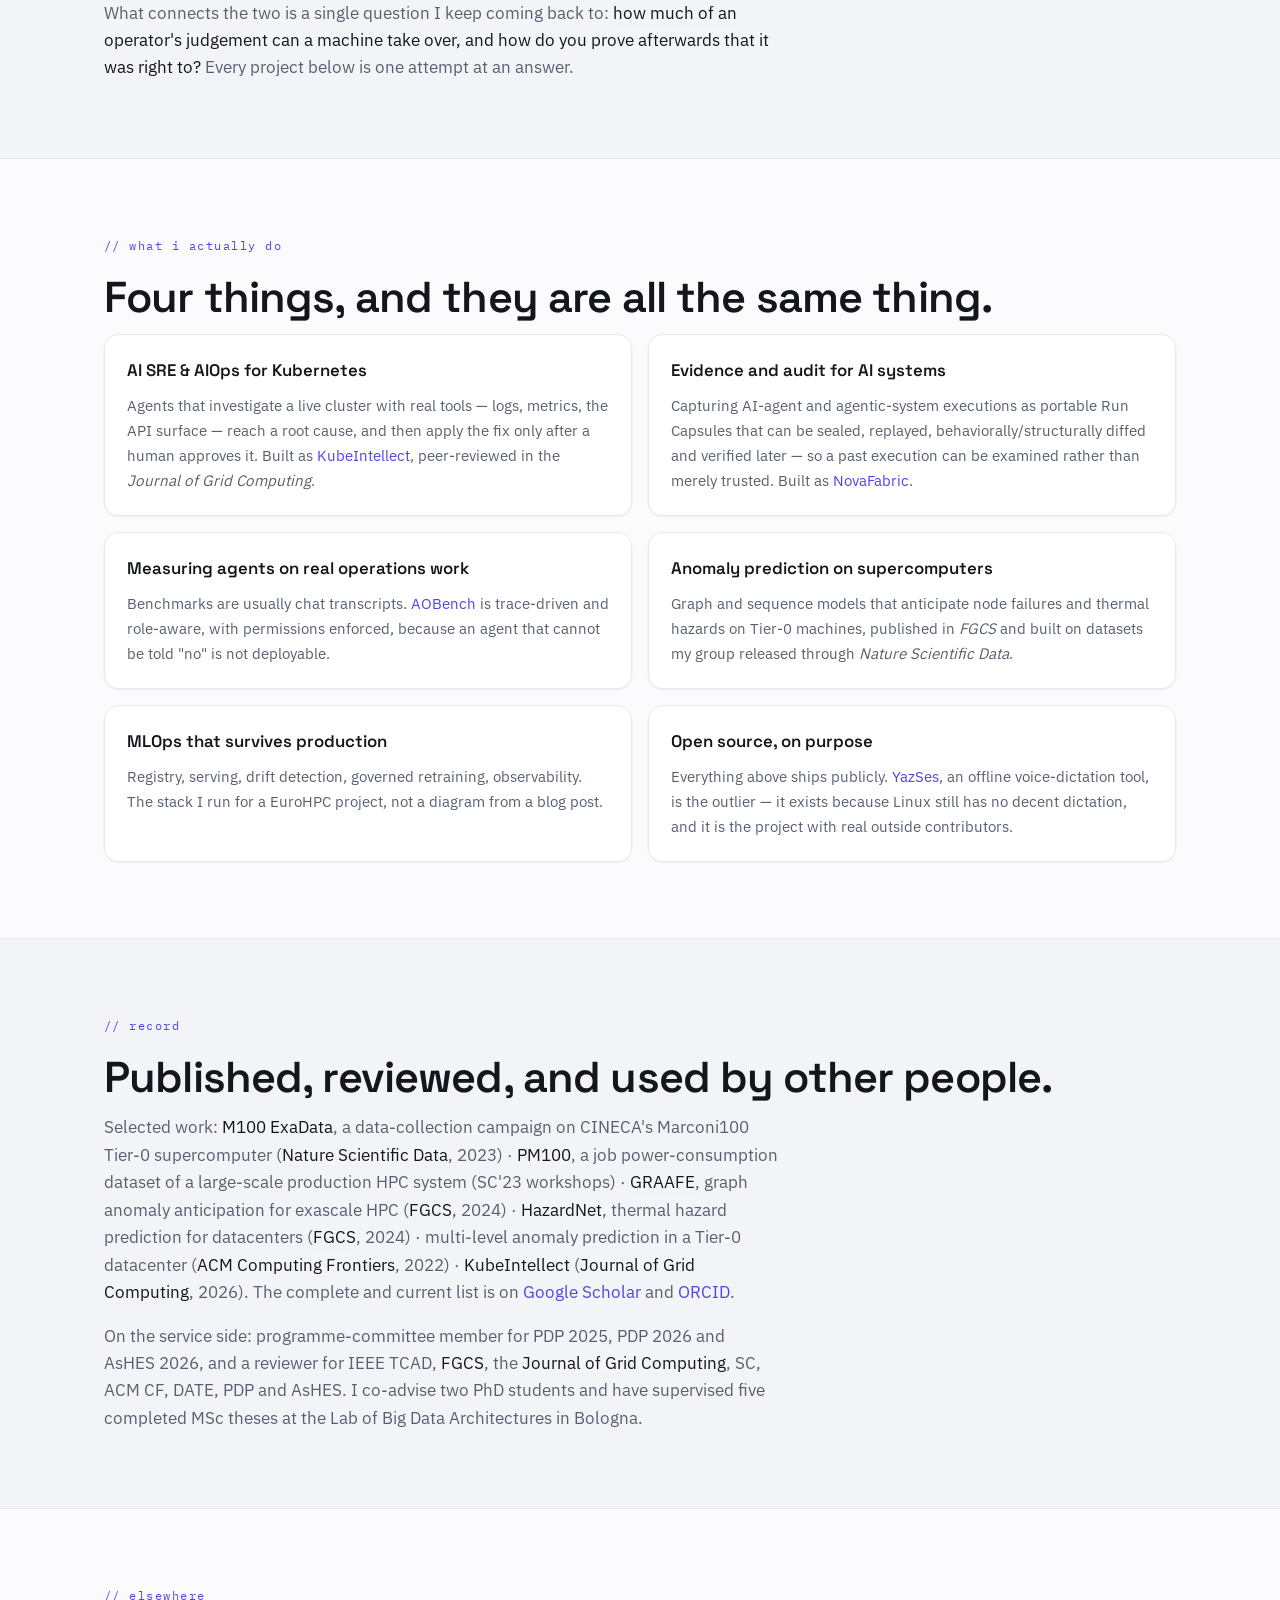
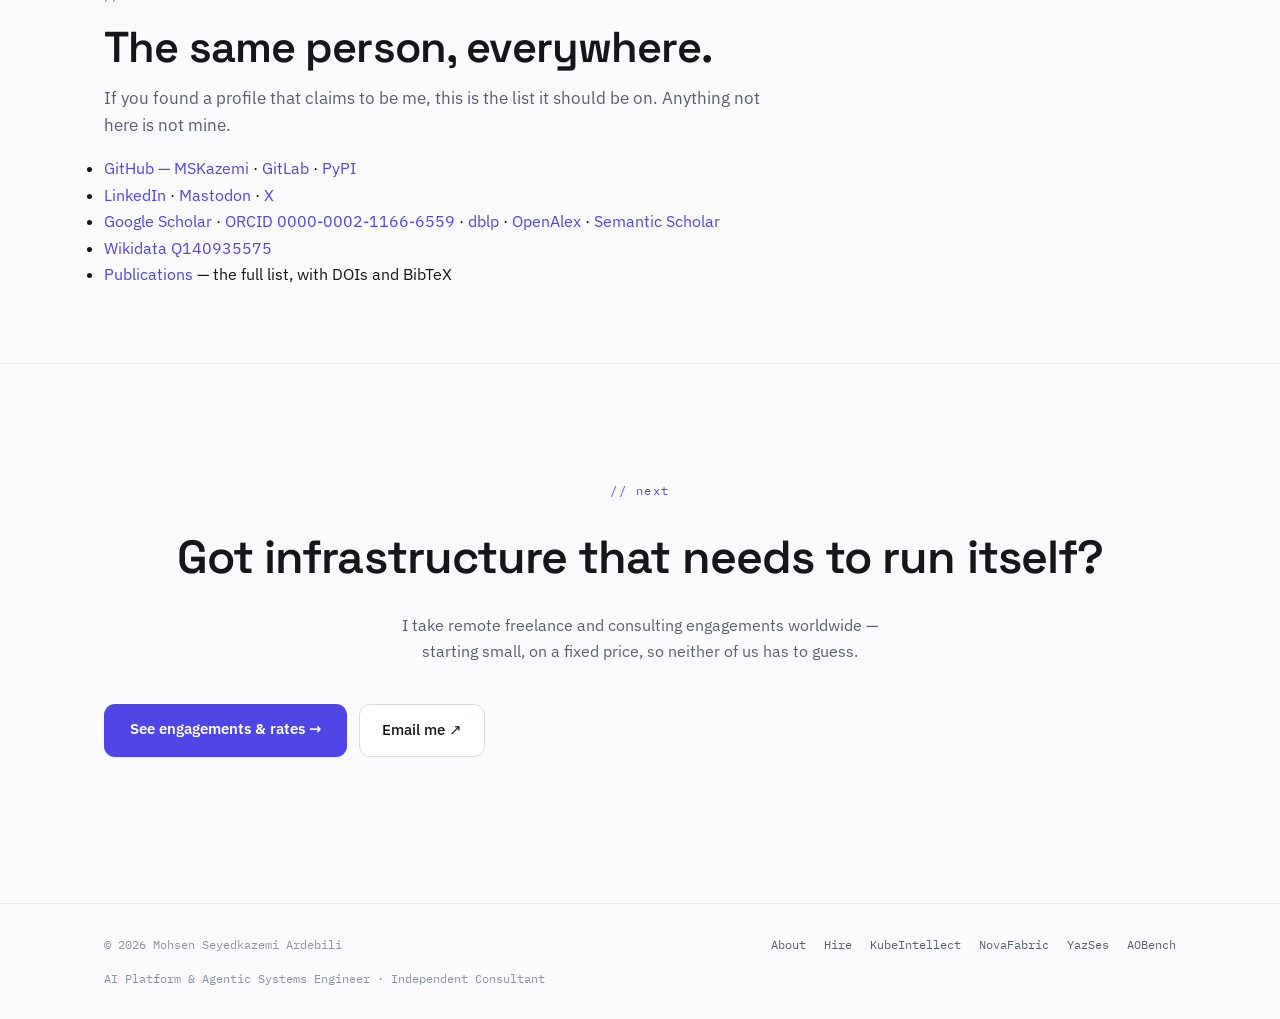
==== commit 4f958c28: "phd: state the degree as it is on the diploma, not as "a PhD in HPC" The diploma reads "Dottorato di" ====
--- a/about/index.html
+++ b/about/index.html
@@ -86,6 +86,16 @@
       "name": "University of Bologna",
       "url": "https://www.unibo.it/"
     },
+    "hasCredential": {
+      "@type": "EducationalOccupationalCredential",
+      "credentialCategory": "degree",
+      "name": "Ph.D. in Electronics, Telecommunications, and Information Technologies Engineering",
+      "recognizedBy": {
+        "@type": "CollegeOrUniversity",
+        "name": "University of Bologna",
+        "url": "https://www.unibo.it/"
+      }
+    },
     "hasOccupation": [
       {
         "@type": "Occupation",
@@ -199,7 +209,7 @@
         "name": "Who is Mohsen Seyedkazemi Ardebili?",
         "acceptedAnswer": {
           "@type": "Answer",
-          "text": "Mohsen Seyedkazemi Ardebili is an AI Platform & Agentic Systems Engineer and independent consultant. He works on AI SRE and AIOps for Kubernetes, MLOps for getting models into production, and anomaly detection on Tier-0 supercomputers. Before his PhD in high-performance computing he spent nearly nine years in enterprise IT and network operations, six of them as the IT and network administrator of a combined-cycle power plant of more than 1,000 megawatts."
+          "text": "Mohsen Seyedkazemi Ardebili is an AI Platform & Agentic Systems Engineer and independent consultant. He works on AI SRE and AIOps for Kubernetes, MLOps for getting models into production, and anomaly detection on Tier-0 supercomputers. Before his PhD on thermal anomaly detection in Tier-0 supercomputers he spent nearly nine years in enterprise IT and network operations, six of them as the IT and network administrator of a combined-cycle power plant of more than 1,000 megawatts."
         }
       },
       {
@@ -277,8 +287,8 @@
         I spent nearly nine years in enterprise IT and network operations — six of them as the
         IT and network administrator of a combined-cycle power plant
         of more than 1,000&nbsp;MW, where an outage is measured in megawatts rather than in
-        error budgets. Then I did a PhD in high-performance computing at the
-        <strong>University of Bologna</strong> and later served there as a research fellow through September 2026. Today I work at the
+        error budgets. Then I did a PhD at the
+        <strong>University of Bologna</strong> on thermal anomaly detection and prediction in Tier-0 supercomputers and later served there as a research fellow through September 2026. Today I work at the
         seam between those two worlds: <strong>AI&nbsp;SRE</strong> and <strong>AIOps</strong> for
         Kubernetes, <strong>MLOps</strong> that survives contact with production, and machine
         learning that predicts failures on <strong>Tier-0 supercomputers</strong>.
@@ -310,8 +320,8 @@
           anything they cannot undo.
         </p>
         <p>
-          The research half came second. My doctorate at the University of Bologna was on the design,
-          analysis and management of high-performance computing systems, working with the operational
+          The research half came second. My Ph.D. in Electronics, Telecommunications, and Information Technologies Engineering at the University of Bologna (2018–2022)
+          was on monitoring and predicting thermal emergencies in high-performance computing systems, working with the operational
           telemetry of CINECA's Tier-0 supercomputers. That work has continued through a run of
           EU-funded projects — DECICE, Graph-Massivizer, EUROPEAN PILOT, REGALE, EPI&nbsp;SGA1 and,
           currently, the EuroHPC-JU project <strong>SEANERGYS</strong>, where I am the architect and
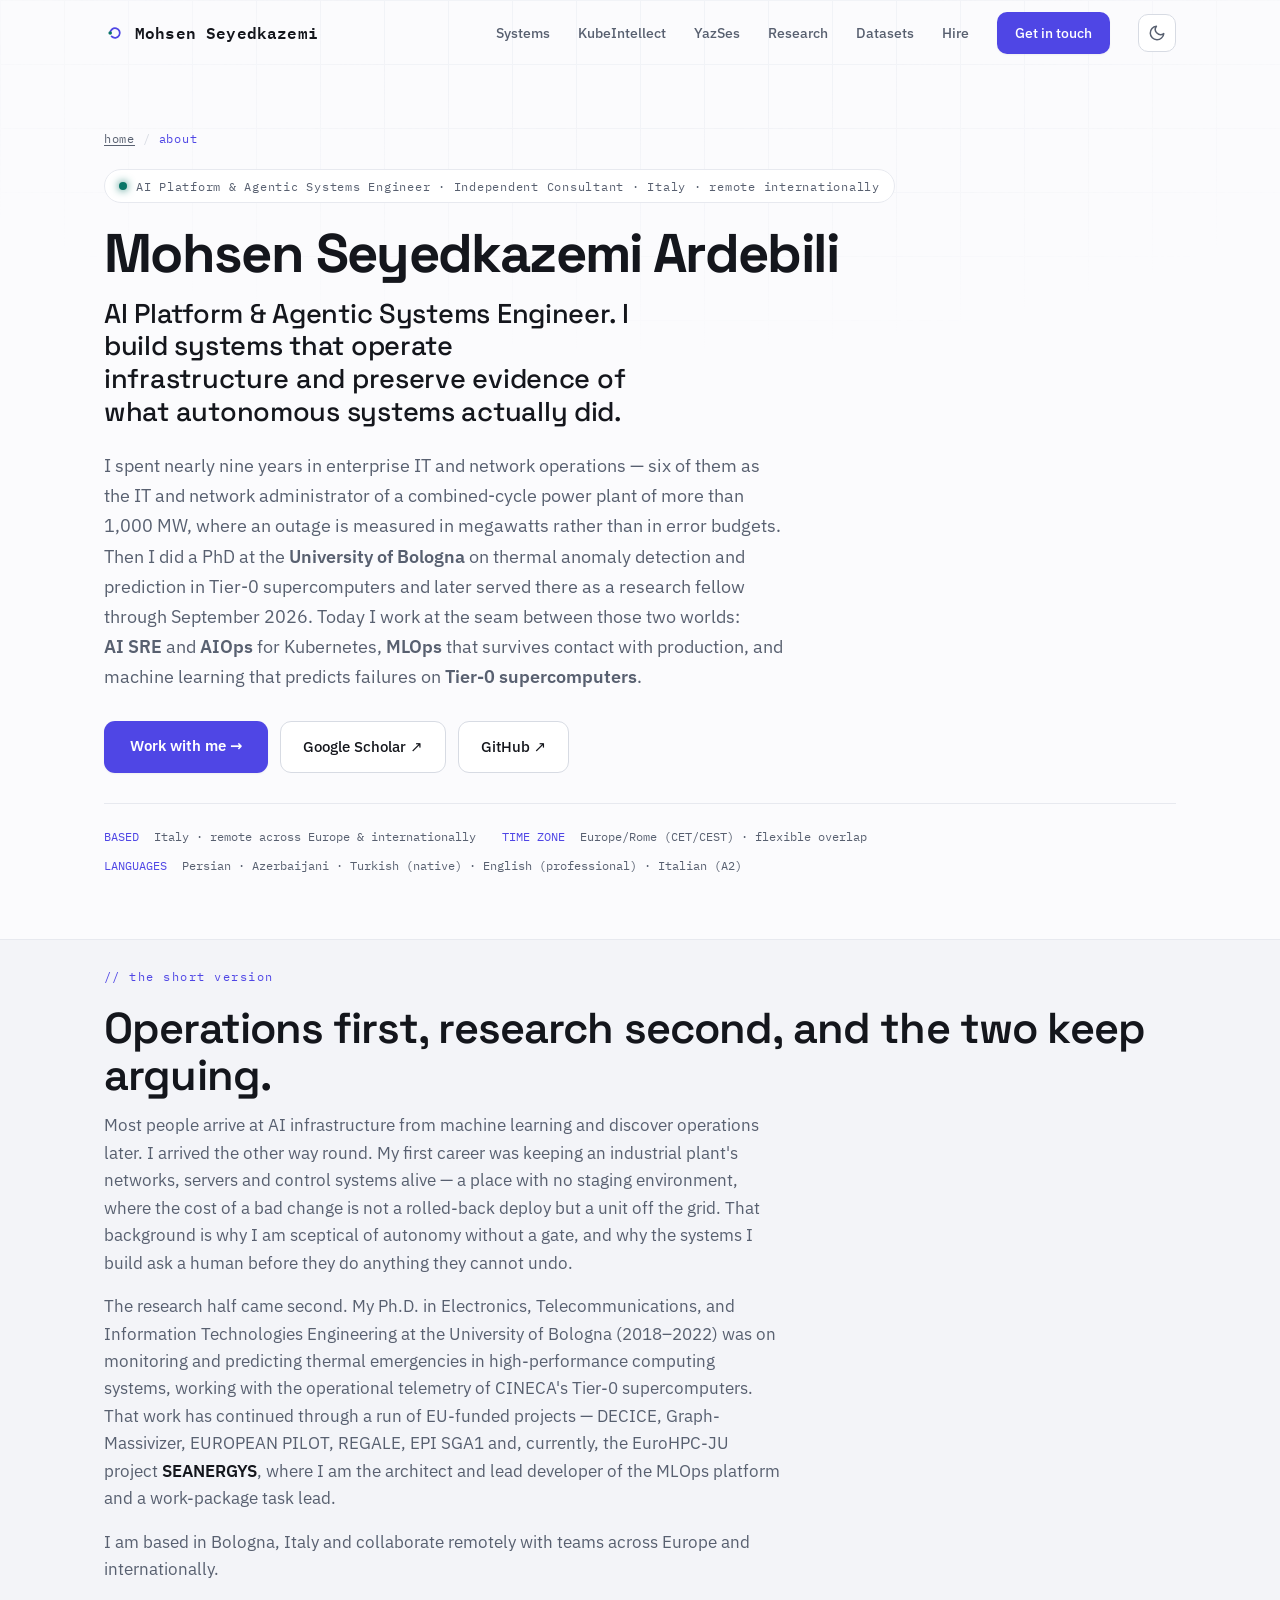
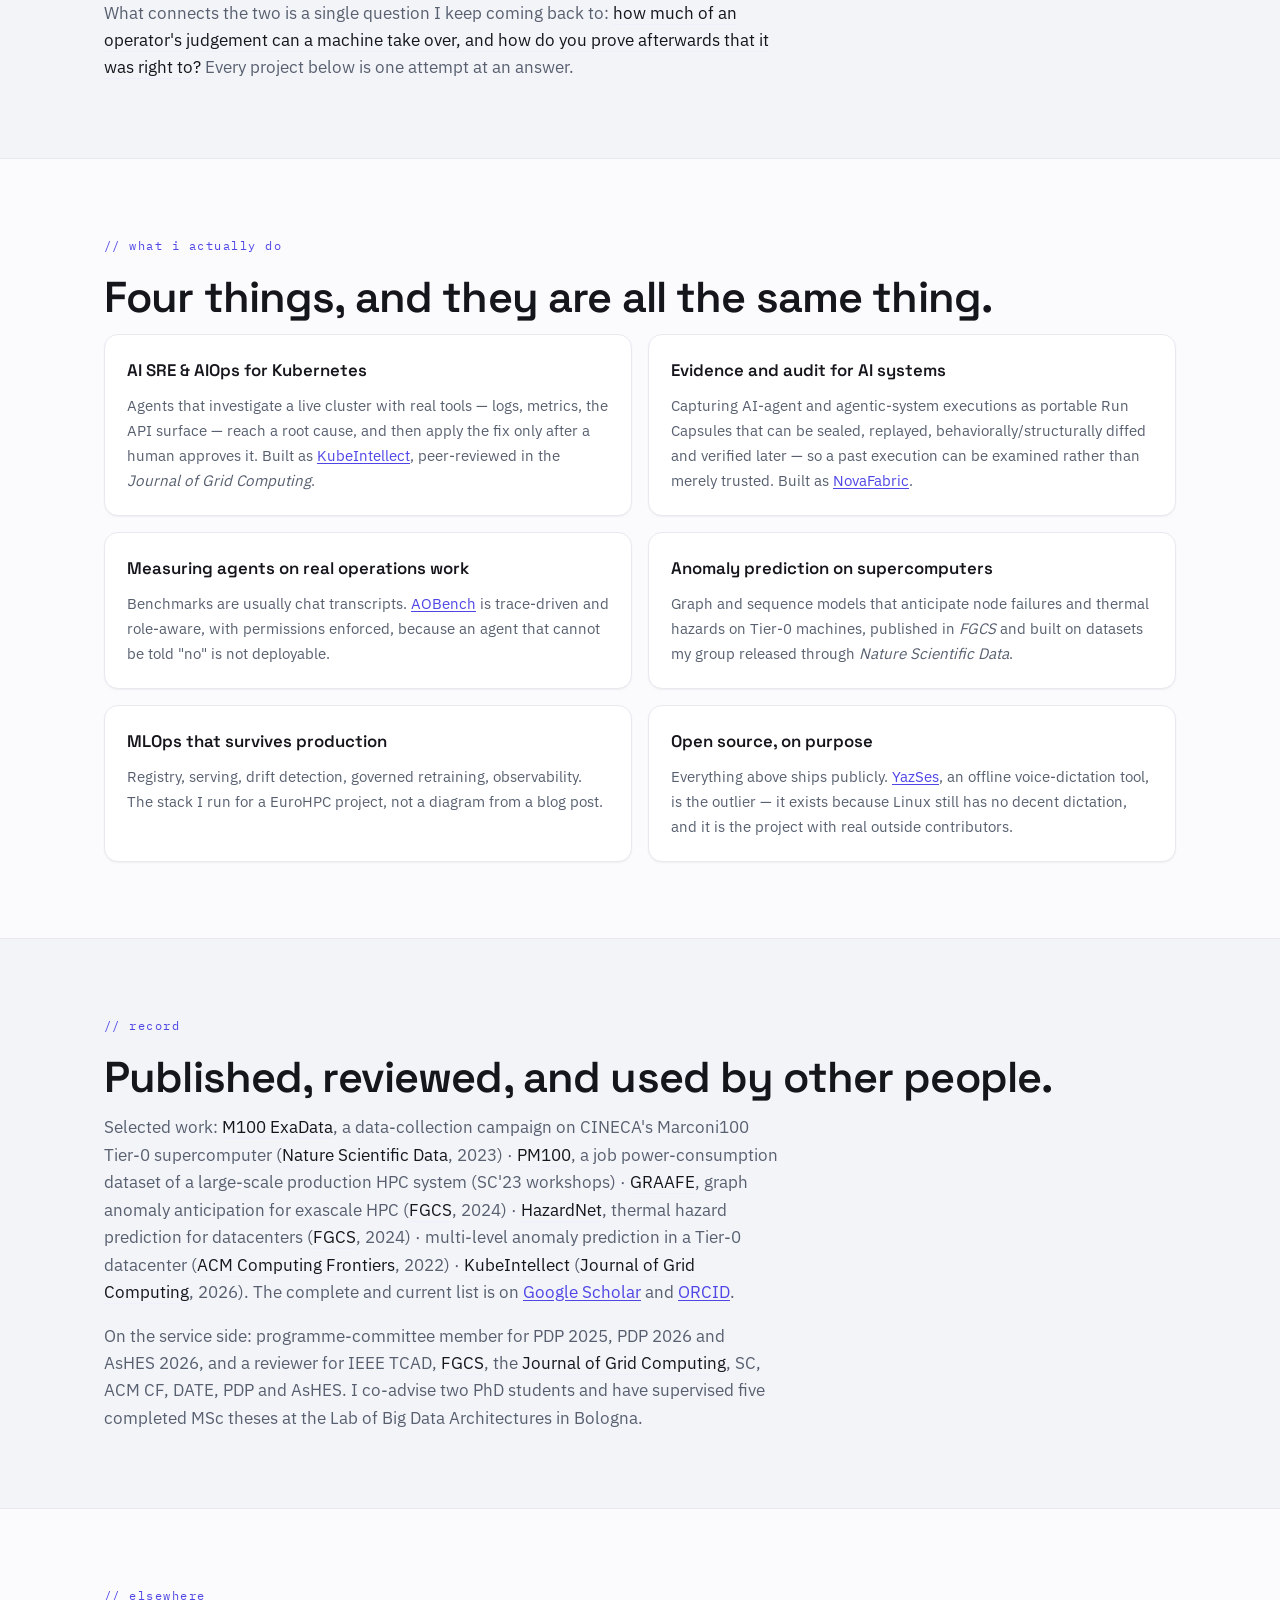
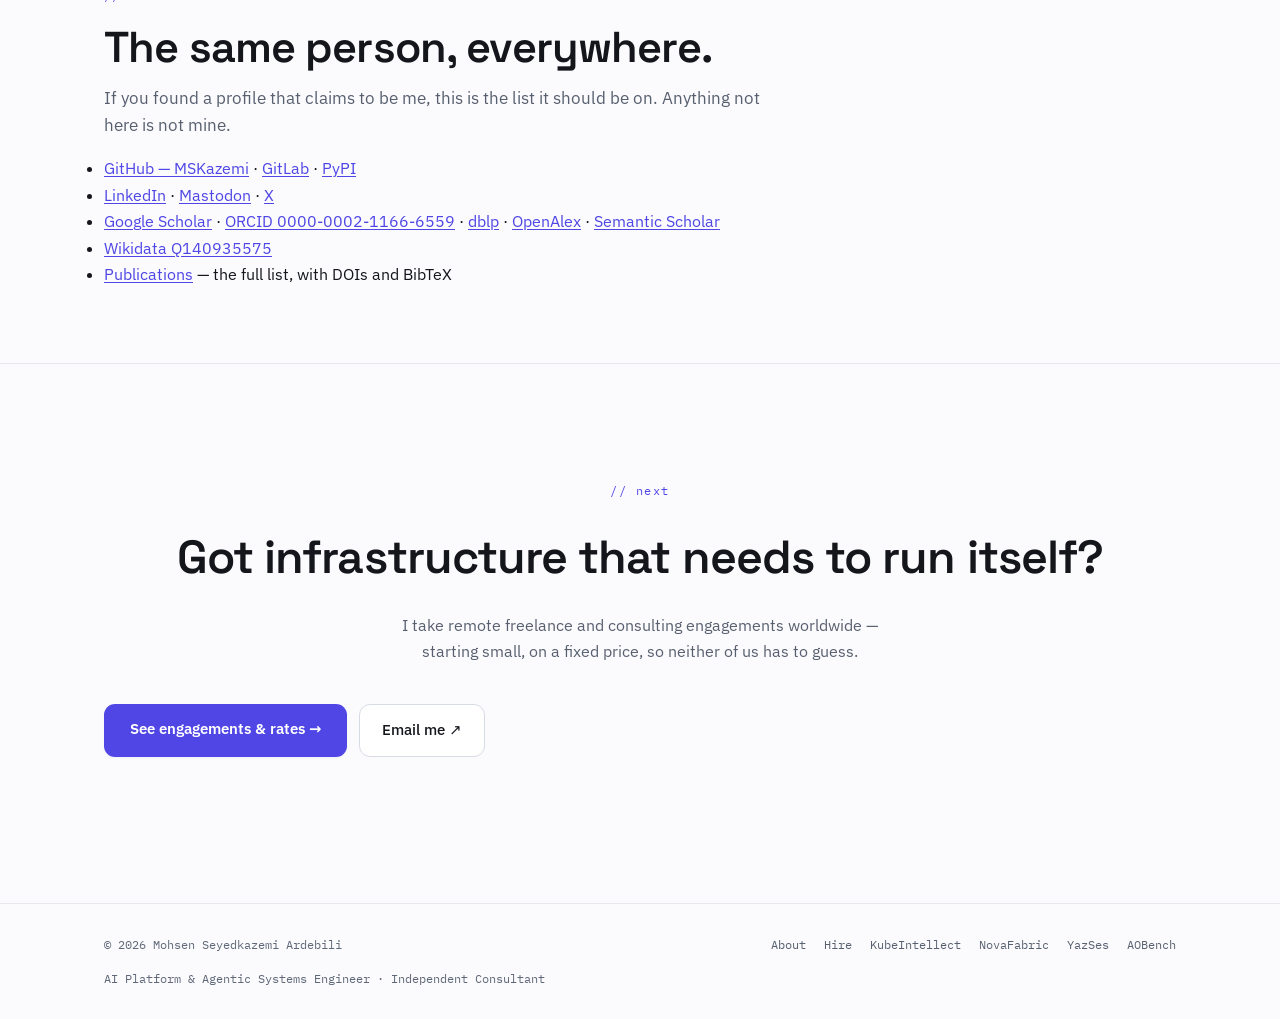
==== commit 680bd1e4: "a11y and consistency: contrast tokens, link underlines, nav label, counts, /hire/ links - style.css:" ====
--- a/about/index.html
+++ b/about/index.html
@@ -246,7 +246,7 @@
 
   <header id="nav">
     <div class="nav-inner">
-      <a href="../" class="nav-logo" aria-label="Home">
+      <a href="../" class="nav-logo">
         <svg class="logo-mark" width="22" height="22" viewBox="0 0 32 32" aria-hidden="true">
           <path d="M9 16a7 7 0 1 1 2.05 4.95" fill="none" stroke="var(--amber)" stroke-width="2.6" stroke-linecap="round"/>
           <circle cx="9" cy="16" r="2.6" fill="var(--mint)"/>
@@ -414,7 +414,7 @@
           <li><a href="https://www.linkedin.com/in/mskazemi/" target="_blank" rel="noopener">LinkedIn</a> · <a href="https://mastodon.social/@mskazemi" target="_blank" rel="noopener">Mastodon</a> · <a href="https://x.com/mohsenardebili" target="_blank" rel="noopener">X</a></li>
           <li><a href="https://scholar.google.com/citations?user=xP64pZsAAAAJ" target="_blank" rel="noopener">Google Scholar</a> · <a href="https://orcid.org/0000-0002-1166-6559" target="_blank" rel="noopener">ORCID 0000-0002-1166-6559</a> · <a href="https://dblp.org/pid/282/6179" target="_blank" rel="noopener">dblp</a> · <a href="https://openalex.org/A5013086540" target="_blank" rel="noopener">OpenAlex</a> · <a href="https://www.semanticscholar.org/author/2046824417" target="_blank" rel="noopener">Semantic Scholar</a></li>
           <li><a href="https://www.wikidata.org/wiki/Q140935575" target="_blank" rel="noopener">Wikidata Q140935575</a></li>
-          <li><a href="../publications/">Publications</a> — the full list, with DOIs and BibTeX</li>
+          <li><a href="../publications/" class="text-link">Publications</a> — the full list, with DOIs and BibTeX</li>
         </ul>
       </div>
     </div>
--- a/style.css
+++ b/style.css
@@ -17,12 +17,12 @@
   --line-2:   #D7DBE3;
   --text:     #14161C;   /* near-black ink */
   --muted:    #586070;
-  --muted-2:  #8B93A1;
+  --muted-2:  #5F6878;   /* >= 4.8:1 on every light surface (WCAG 2 AA text) */
 
   --amber:    #4F46E5;   /* PRIMARY ACCENT — indigo (name kept for compat) */
   --amber-2:  #4338CA;   /* darker accent for hover */
   --amber-dim:#EEF0FE;   /* accent tint background */
-  --mint:     #0E9E8C;   /* secondary — teal, used for "live"/metrics */
+  --mint:     #0A7567;   /* secondary — teal, used for "live"/metrics; >= 4.8:1 as text on the tint */
   --mint-dim: #E4F6F2;   /* teal tint */
   --red:      #E5484D;
 
@@ -57,7 +57,7 @@
   --line-2:   #333A48;
   --text:     #EAECF2;
   --muted:    #9AA3B2;
-  --muted-2:  #6B7482;
+  --muted-2:  #8A93A3;   /* >= 4.5:1 on every dark surface */
 
   --amber:    #8B93F8;
   --amber-2:  #A5ABFA;
@@ -641,7 +641,7 @@
   max-width: 78ch;
   line-height: 1.6;
 }
-.chart-source a { color: var(--muted); }
+.chart-source a { color: var(--muted); text-decoration: underline; text-underline-offset: 2px; }
 
 /* =========================================================================
    PROJECT FLOW DIAGRAMS — small animated SVG schematics inside the cards
@@ -764,3 +764,7 @@
 @media (prefers-reduced-motion: reduce) {
   .fl-travel-hold, .fl-blocked { animation: none; display: none; }
 }
+
+/* inline links inside running text must not rely on colour alone (WCAG 1.4.1) */
+.text-link { text-decoration: underline; text-underline-offset: 2px; }
+main p a:not([class]), main li a:not([class]) { text-decoration: underline; text-underline-offset: 2px; }
